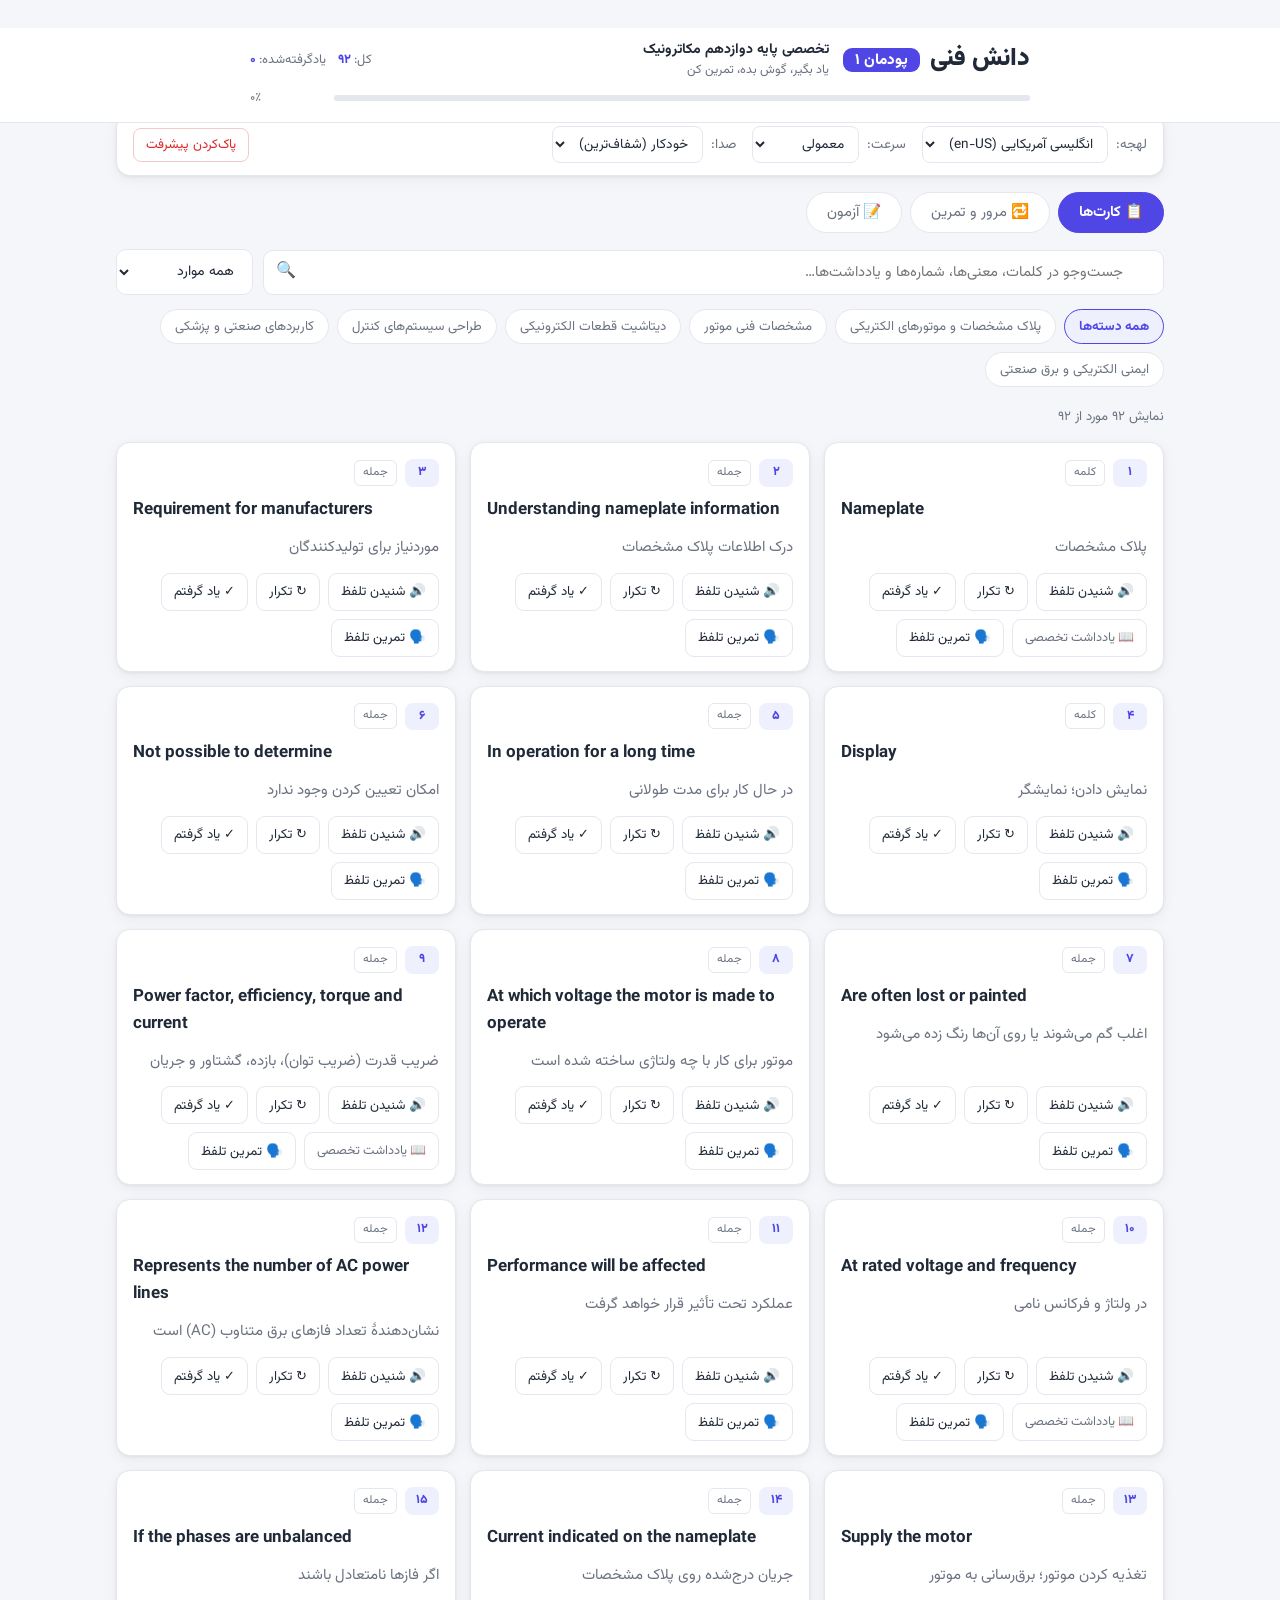
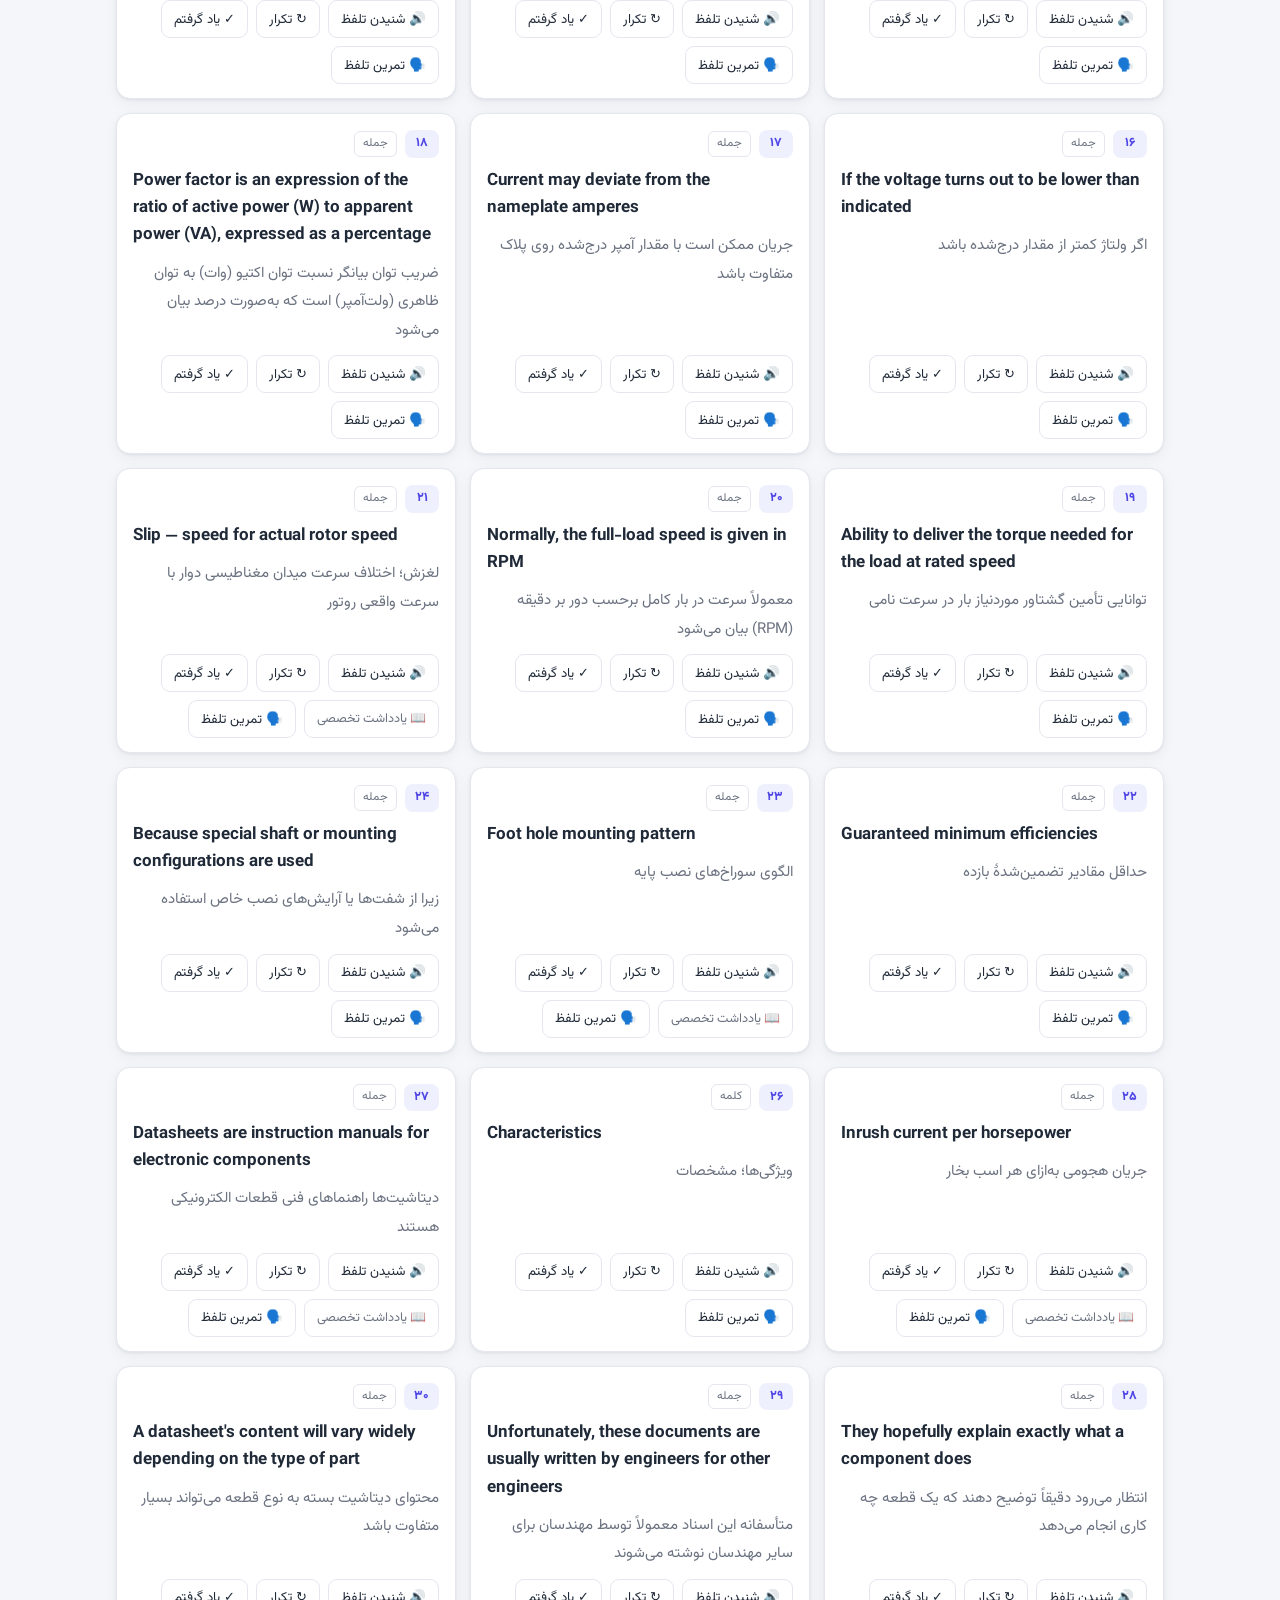
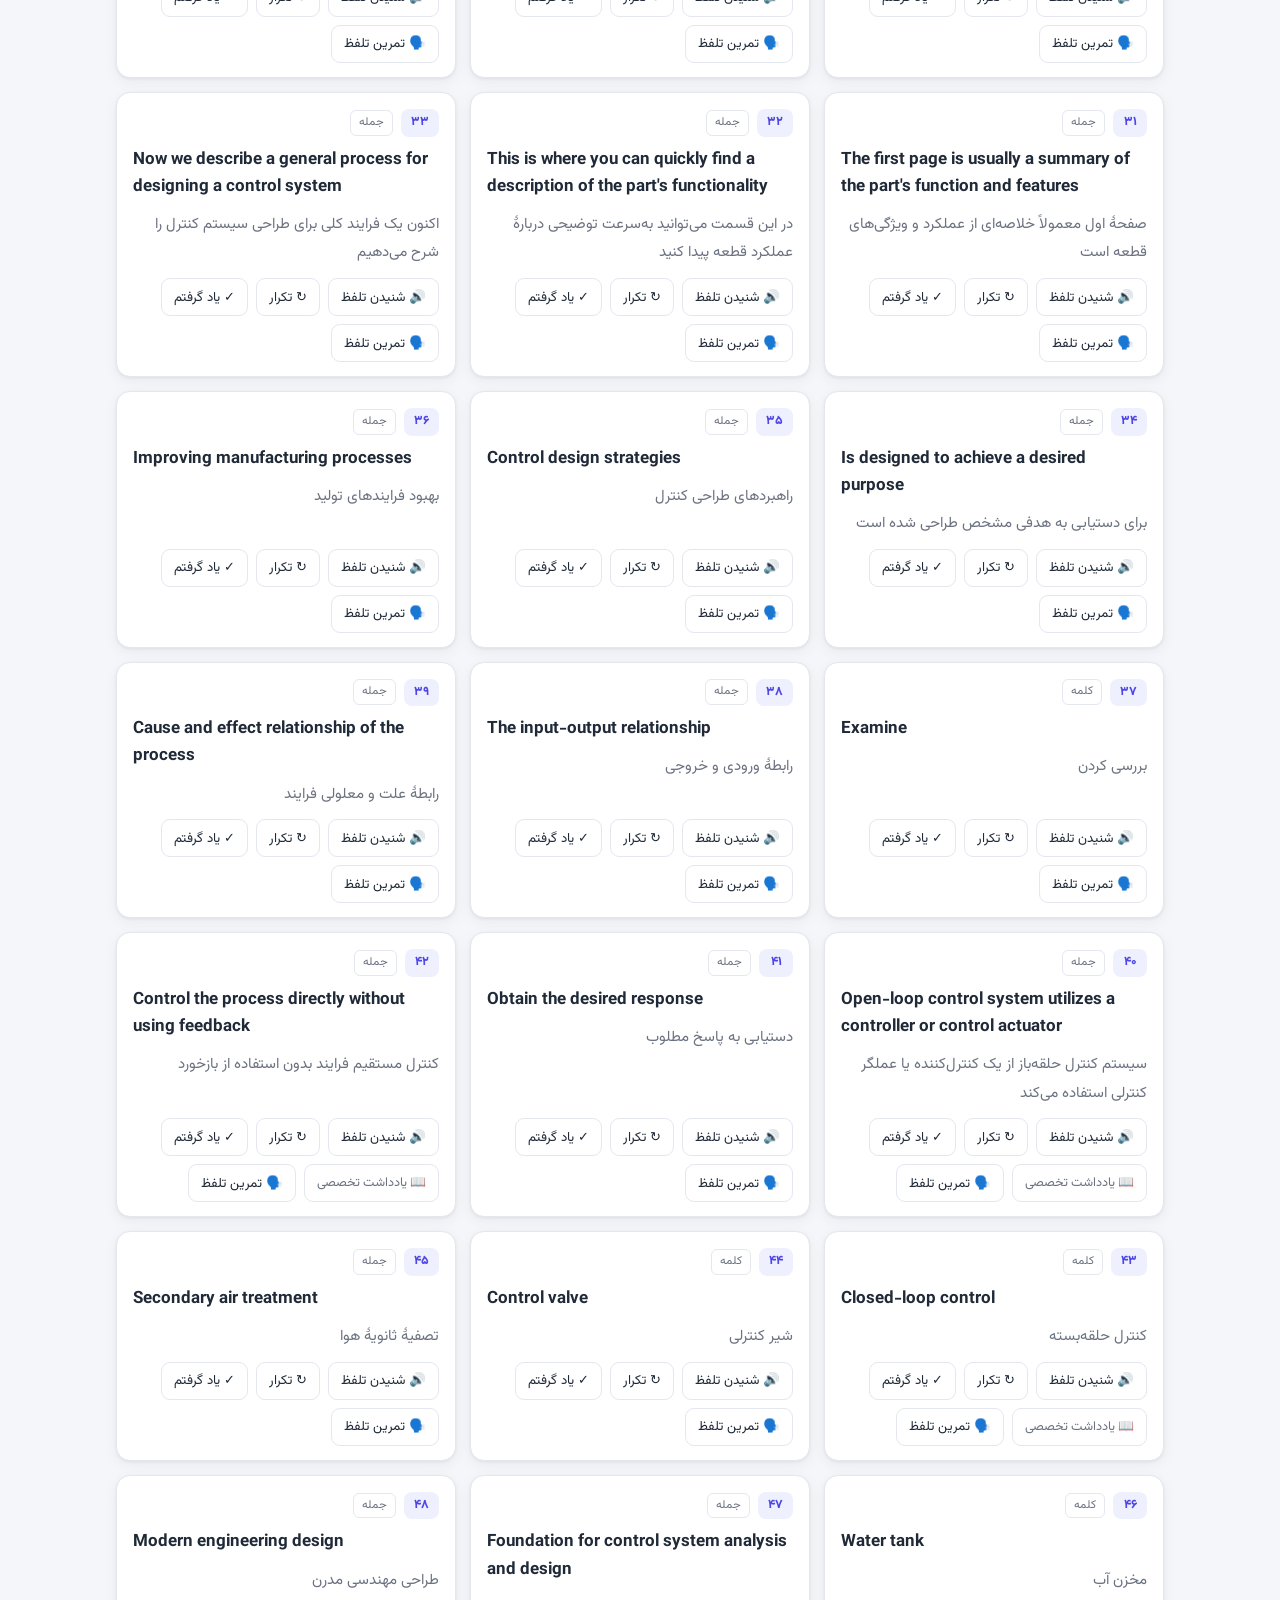
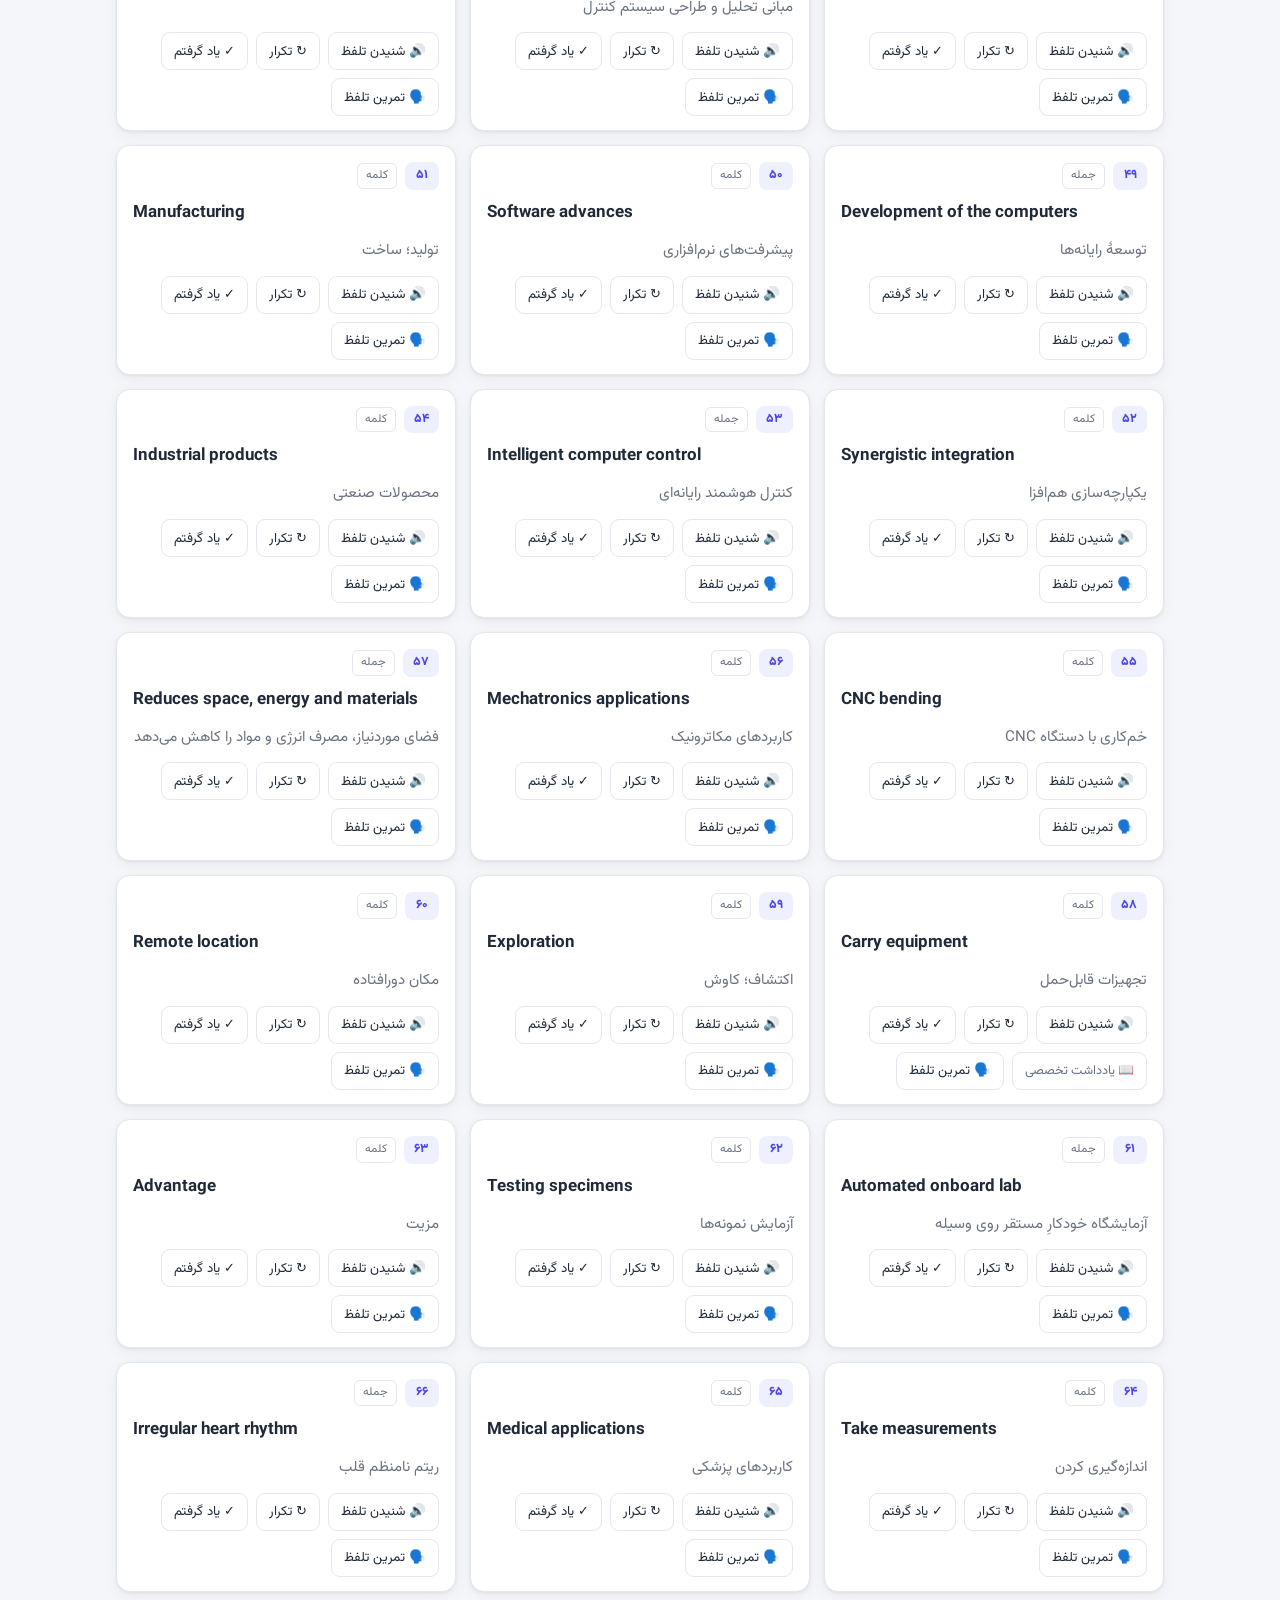
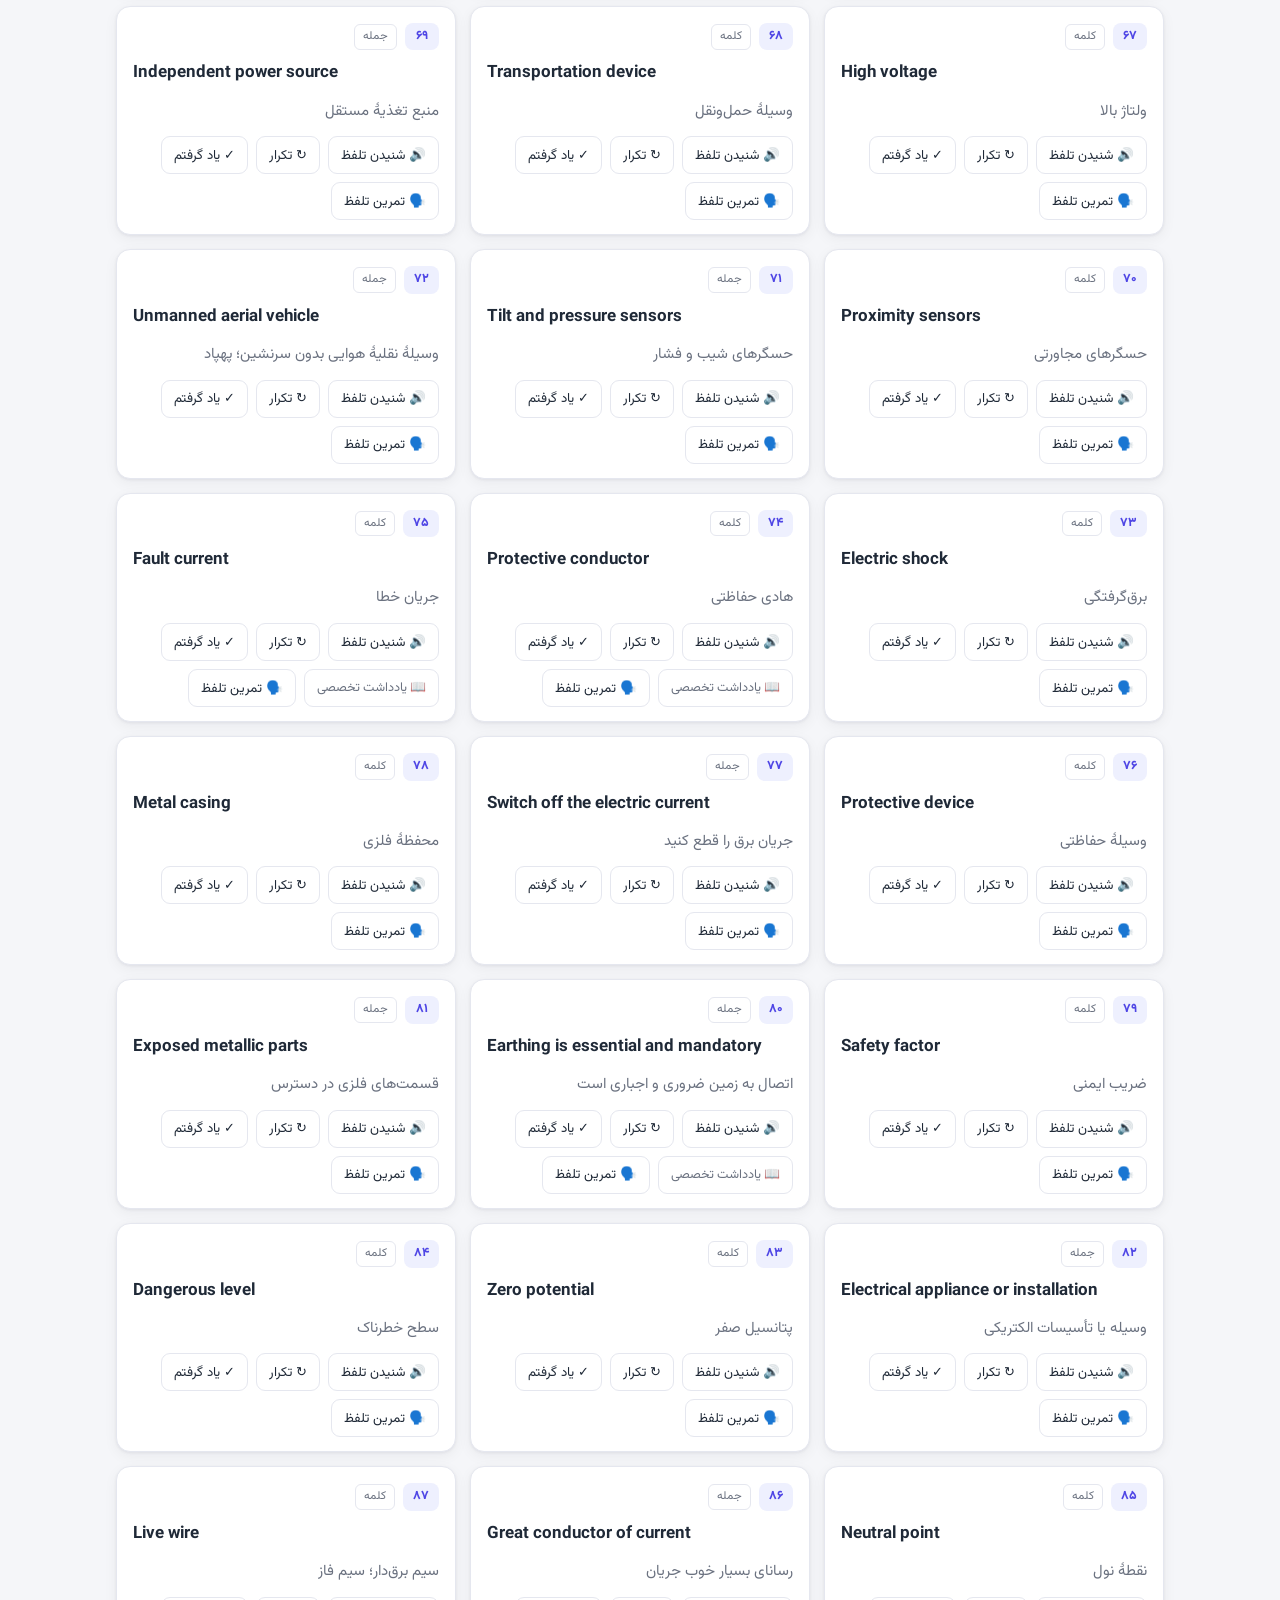
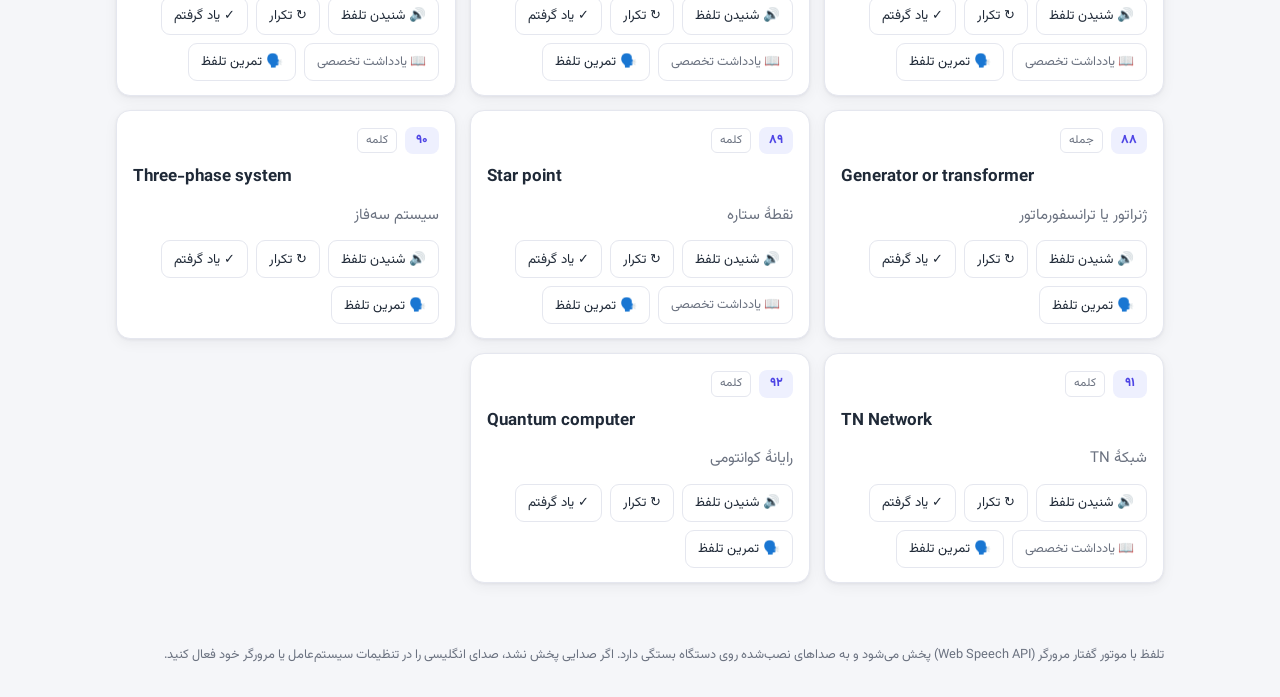
==== index.html @ 2b0d2cfe "رفع پرش محتوا هنگام جمع/باز شدن هدر با جبران اسکرول" ====
<!DOCTYPE html>
<html lang="fa" dir="rtl">
<head>
<meta charset="UTF-8">
<meta name="viewport" content="width=device-width, initial-scale=1.0">
<meta name="description" content="آموزش تعاملی واژگان و جملات تخصصی انگلیسی دانش فنی پایه دوازدهم مکاترونیک — پودمان ۱؛ با تلفظ صوتی، تمرین، مرور و آزمون.">
<title>دانش فنی — پودمان ۱ | پایه دوازدهم مکاترونیک</title>
<link rel="preload" href="fonts/Vazirmatn-Regular.woff2" as="font" type="font/woff2" crossorigin>
<link rel="preload" href="fonts/Vazirmatn-ExtraBold.woff2" as="font" type="font/woff2" crossorigin>
<style>
  @font-face{
    font-family:"Vazirmatn";
    src:url("fonts/Vazirmatn-Regular.woff2") format("woff2-variations");
    font-weight:400;font-style:normal;font-display:swap;
  }
  @font-face{
    font-family:"Vazirmatn";
    src:url("fonts/Vazirmatn-Bold.woff2") format("woff2-variations");
    font-weight:700;font-style:normal;font-display:swap;
  }
  @font-face{
    font-family:"Vazirmatn";
    src:url("fonts/Vazirmatn-ExtraBold.woff2") format("woff2-variations");
    font-weight:800;font-style:normal;font-display:swap;
  }
  @font-face{
    font-family:"Vazirmatn";
    src:url("fonts/Vazirmatn-Black.woff2") format("woff2-variations");
    font-weight:900;font-style:normal;font-display:swap;
  }
  :root{
    --bg:#f5f6f9;
    --card:#ffffff;
    --border:#e5e7ef;
    --text:#1f2937;
    --muted:#6b7280;
    --primary:#4f46e5;
    --primary-soft:#eef0fe;
    --primary-dark:#3f38c9;
    --success:#0e9f6e;
    --success-soft:#e6f7f0;
    --danger:#dc2626;
    --radius:14px;
    --shadow:0 1px 3px rgba(17,24,39,.06),0 4px 14px rgba(17,24,39,.05);
  }
  *{box-sizing:border-box;margin:0;padding:0}
  html{scroll-behavior:smooth}
  body{
    font-family:"Vazirmatn","Noto Sans Arabic",Tahoma,"Segoe UI",sans-serif;
    background:var(--bg);
    color:var(--text);
    line-height:1.9;
    font-size:16px;
    min-height:100vh;
  }
  .en{direction:ltr;unicode-bidi:isolate;font-family:"Segoe UI","Vazirmatn",Tahoma,sans-serif;text-align:start}
  button{font-family:inherit;cursor:pointer}
  :focus-visible{outline:2px solid var(--primary);outline-offset:2px;border-radius:6px}

  /* ---------- Header ---------- */
  header{
    background:var(--card);
    border-bottom:1px solid var(--border);
    padding:12px 16px 12px;
    position:sticky;top:0;z-index:50;
  }
  .head-inner{max-width:780px;margin:0 auto}
  .head-row{display:flex;flex-wrap:wrap;align-items:center;gap:4px 14px}
  h1{font-size:1.55rem;font-weight:900;display:inline-flex;align-items:center;gap:10px;line-height:1.5}
  .title-main{color:var(--text)}
  .title-badge{
    background:var(--primary);color:#fff;border-radius:9px;
    padding:1px 12px;font-size:.95rem;font-weight:800;letter-spacing:0;
  }
  .title-side{display:flex;flex-direction:column;line-height:1.5}
  .title-sub{font-size:.88rem;font-weight:700;color:var(--text)}
  .subtitle{color:var(--muted);font-size:.78rem}
  .head-stats{margin-inline-start:auto;display:flex;gap:12px;font-size:.8rem;color:var(--muted)}
  .head-stats b{color:var(--primary);font-weight:800}
  .progress-wrap{margin-top:6px;display:flex;align-items:center;gap:10px}
  header.compact{padding:6px 16px 7px}
  header.compact h1{font-size:1.08rem;gap:8px}
  header.compact .title-badge{font-size:.8rem}
  header.compact .title-side{display:none}
  header.compact .head-stats{font-size:.72rem}
  header.compact .progress-wrap{margin-top:3px}
  progress{flex:1;appearance:none;height:6px;border-radius:99px;overflow:hidden;background:var(--border)}
  progress::-webkit-progress-bar{background:var(--border);border-radius:99px}
  progress::-webkit-progress-value{background:var(--primary);border-radius:99px;transition:width .3s}
  .progress-label{font-size:.8rem;color:var(--muted);min-width:74px;text-align:end}

  main{max-width:1080px;margin:0 auto;padding:18px 16px 60px}

  /* ---------- Settings ---------- */
  .settings{
    display:flex;flex-wrap:wrap;gap:10px 16px;align-items:center;
    background:var(--card);border:1px solid var(--border);border-radius:var(--radius);
    padding:12px 16px;margin-bottom:16px;box-shadow:var(--shadow);
  }
  .settings label{font-size:.85rem;color:var(--muted);display:flex;align-items:center;gap:8px}
  select{
    font-family:inherit;font-size:.85rem;padding:6px 10px;border:1px solid var(--border);
    border-radius:8px;background:var(--card);color:var(--text);max-width:100%;
  }
  #voice{max-width:min(230px,58vw)}
  .btn-reset{
    margin-inline-start:auto;font-size:.82rem;color:var(--danger);background:none;
    border:1px solid #f3caca;border-radius:8px;padding:6px 12px;transition:background .15s;
  }
  .btn-reset:hover{background:#fdf1f1}

  /* ---------- Tabs ---------- */
  .tabs{display:flex;gap:8px;margin-bottom:16px;flex-wrap:wrap}
  .tab-btn{
    border:1px solid var(--border);background:var(--card);border-radius:99px;
    padding:8px 20px;font-size:.92rem;font-weight:500;color:var(--muted);transition:all .15s;
  }
  .tab-btn[aria-selected="true"]{background:var(--primary);border-color:var(--primary);color:#fff;font-weight:700}
  .tab-panel{display:none}
  .tab-panel.active{display:block}

  /* ---------- Toolbar ---------- */
  .toolbar{display:flex;flex-wrap:wrap;gap:10px;margin-bottom:14px;align-items:center}
  .search-wrap{position:relative;flex:1;min-width:230px}
  .search-wrap input{
    width:100%;font-family:inherit;font-size:.92rem;padding:10px 40px 10px 14px;
    border:1px solid var(--border);border-radius:10px;background:var(--card);
  }
  .search-wrap .icon{position:absolute;inset-inline-end:13px;top:50%;transform:translateY(-50%);color:var(--muted);pointer-events:none}
  select.filter{padding:10px 14px;border-radius:10px;font-size:.88rem}
  .chips{display:flex;flex-wrap:wrap;gap:8px;margin-bottom:18px}
  .chip{
    border:1px solid var(--border);background:var(--card);border-radius:99px;
    padding:6px 14px;font-size:.83rem;color:var(--muted);transition:all .15s;
  }
  .chip[aria-pressed="true"]{background:var(--primary-soft);border-color:var(--primary);color:var(--primary);font-weight:700}
  .result-count{font-size:.82rem;color:var(--muted);margin-bottom:12px}

  /* ---------- Cards ---------- */
  .grid{display:grid;grid-template-columns:repeat(auto-fill,minmax(310px,1fr));gap:14px}
  .card{
    background:var(--card);border:1px solid var(--border);border-radius:var(--radius);
    padding:16px 16px 14px;box-shadow:var(--shadow);display:flex;flex-direction:column;gap:10px;
    transition:box-shadow .15s;
  }
  .card:hover{box-shadow:0 2px 6px rgba(17,24,39,.08),0 8px 22px rgba(17,24,39,.07)}
  .card.learned{border-color:#bfe8d6;background:linear-gradient(0deg,var(--success-soft),#fff 60%)}
  .card-top{display:flex;align-items:center;gap:8px}
  .num{
    background:var(--primary-soft);color:var(--primary);font-weight:800;font-size:.78rem;
    border-radius:8px;padding:2px 10px;min-width:34px;text-align:center;
  }
  .kind{font-size:.72rem;color:var(--muted);border:1px solid var(--border);border-radius:6px;padding:1px 8px}
  .learned-badge{
    margin-inline-start:auto;font-size:.75rem;color:var(--success);font-weight:700;display:none;align-items:center;gap:4px;
  }
  .card.learned .learned-badge{display:inline-flex}
  .en-text{font-size:1.06rem;font-weight:600;line-height:1.6}
  .fa-text{font-size:.94rem;color:var(--muted)}
  .actions{display:flex;flex-wrap:wrap;gap:8px;margin-top:auto}
  .btn{
    border:1px solid var(--border);background:var(--card);border-radius:9px;
    padding:7px 12px;font-size:.83rem;color:var(--text);display:inline-flex;align-items:center;gap:6px;
    transition:all .15s;min-height:38px;
  }
  .btn:hover{border-color:var(--primary);color:var(--primary)}
  .btn.playing{background:var(--primary);border-color:var(--primary);color:#fff}
  .btn-learn.learned{background:var(--success);border-color:var(--success);color:#fff}
  .btn-note{font-size:.8rem;color:var(--muted)}
  .note{
    display:none;background:#f8f9fc;border:1px dashed var(--border);border-radius:10px;
    padding:10px 12px;font-size:.84rem;color:var(--muted);white-space:pre-line;
  }
  .note.open{display:block}

  /* ---------- Practice panel ---------- */
  .practice{display:none;border-top:1px solid var(--border);padding-top:12px;margin-top:2px}
  .practice.open{display:block}
  .practice .hint{font-size:.8rem;color:var(--muted);margin-bottom:8px}
  .practice .row{display:flex;flex-wrap:wrap;gap:8px;align-items:center}
  .mic-result{margin-top:8px;font-size:.86rem;display:none}
  .mic-result.show{display:block}
  .score-bar{height:6px;background:var(--border);border-radius:99px;overflow:hidden;margin-top:6px}
  .score-bar>span{display:block;height:100%;background:var(--primary);border-radius:99px;transition:width .4s}
  .score-good{background:var(--success)!important}

  /* ---------- Review / Quiz ---------- */
  .stage{
    max-width:640px;margin:0 auto;background:var(--card);border:1px solid var(--border);
    border-radius:18px;box-shadow:var(--shadow);padding:30px 24px;text-align:center;
  }
  .stage .num{font-size:.85rem}
  .stage .en-big{font-size:1.5rem;font-weight:700;line-height:1.7;margin:18px 0 6px}
  .stage .fa-big{font-size:1.15rem;color:var(--text);min-height:56px;display:flex;align-items:center;justify-content:center}
  .fa-big.hidden-fa .fa-value{visibility:hidden}
  .counter{color:var(--muted);font-size:.85rem;margin-top:18px}
  .stage-actions{display:flex;flex-wrap:wrap;justify-content:center;gap:10px;margin-top:18px}
  .btn-primary{
    background:var(--primary);border-color:var(--primary);color:#fff;font-weight:700;
  }
  .btn-primary:hover{background:var(--primary-dark);color:#fff}
  .empty{
    text-align:center;color:var(--muted);padding:50px 10px;font-size:.95rem;
  }
  .toast{
    position:fixed;bottom:20px;inset-inline:0;margin:0 auto;width:max-content;max-width:90vw;
    background:#1f2937;color:#fff;border-radius:10px;padding:11px 20px;font-size:.88rem;
    z-index:100;opacity:0;pointer-events:none;transition:opacity .25s;
  }
  .toast.show{opacity:1}

  footer{
    max-width:1080px;margin:0 auto;padding:0 16px 30px;color:var(--muted);font-size:.8rem;
  }

  @media (max-width:600px){
    h1{font-size:1.3rem;gap:8px}
    .title-badge{font-size:.85rem}
    .head-stats{width:100%;margin-inline-start:0}
    .stage{padding:22px 16px}
    .stage .en-big{font-size:1.25rem}
  }
  @media (prefers-reduced-motion:reduce){
    *{transition:none!important;animation:none!important;scroll-behavior:auto}
  }
</style>
</head>
<body>

<header>
  <div class="head-inner">
    <div class="head-row">
      <h1><span class="title-main">دانش فنی</span><span class="title-badge">پودمان ۱</span></h1>
      <div class="title-side">
        <span class="title-sub">تخصصی پایه دوازدهم مکاترونیک</span>
        <span class="subtitle">یاد بگیر، گوش بده، تمرین کن</span>
      </div>
      <div class="head-stats">
        <span>کل: <b id="stat-total">۹۲</b></span>
        <span>یادگرفته‌شده: <b id="stat-learned">۰</b></span>
      </div>
    </div>
    <div class="progress-wrap">
      <progress id="progress" value="0" max="100" aria-label="پیشرفت کلی یادگیری"></progress>
      <span class="progress-label" id="progress-label">۰٪</span>
    </div>
  </div>
</header>

<main>
  <section class="settings" aria-label="تنظیمات تلفظ">
    <label>لهجه:
      <select id="accent">
        <option value="en-US">انگلیسی آمریکایی (en-US)</option>
        <option value="en-GB">انگلیسی بریتیش (en-GB)</option>
      </select>
    </label>
    <label>سرعت:
      <select id="rate">
        <option value="0.7">آهسته</option>
        <option value="1" selected>معمولی</option>
        <option value="1.25">کمی سریع‌تر</option>
      </select>
    </label>
    <label>صدا:
      <select id="voice">
        <option value="auto">خودکار (شفاف‌ترین)</option>
      </select>
    </label>
    <button class="btn-reset" id="btn-reset">پاک‌کردن پیشرفت</button>
  </section>

  <div class="tabs" role="tablist" aria-label="بخش‌های آموزش">
    <button class="tab-btn" role="tab" aria-selected="true" data-tab="cards">📋 کارت‌ها</button>
    <button class="tab-btn" role="tab" aria-selected="false" data-tab="review">🔁 مرور و تمرین</button>
    <button class="tab-btn" role="tab" aria-selected="false" data-tab="quiz">📝 آزمون</button>
  </div>

  <!-- ================= کارت‌ها ================= -->
  <section class="tab-panel active" id="panel-cards" role="tabpanel">
    <div class="toolbar">
      <div class="search-wrap">
        <input type="search" id="search" placeholder="جست‌وجو در کلمات، معنی‌ها، شماره‌ها و یادداشت‌ها…" aria-label="جست‌وجو">
        <span class="icon" aria-hidden="true">🔍</span>
      </div>
      <select class="filter" id="filter" aria-label="فیلتر وضعیت">
        <option value="all">همه موارد</option>
        <option value="learned">یادگرفته‌شده‌ها</option>
        <option value="unlearned">یادنگرفته‌شده‌ها</option>
        <option value="word">فقط کلمات</option>
        <option value="sentence">فقط جمله‌ها</option>
      </select>
    </div>
    <div class="chips" id="chips" role="group" aria-label="فیلتر دسته‌بندی"></div>
    <div class="result-count" id="result-count" aria-live="polite"></div>
    <div class="grid" id="grid"></div>
    <div class="empty" id="cards-empty" hidden>موردی مطابق جست‌وجو و فیلترهای انتخابی پیدا نشد.</div>
  </section>

  <!-- ================= مرور و تمرین ================= -->
  <section class="tab-panel" id="panel-review" role="tabpanel">
    <div class="stage">
      <span class="num" id="rv-num"></span>
      <div class="en-big en" id="rv-en" dir="ltr"></div>
      <div class="fa-big" id="rv-fa-wrap"><span class="fa-value" id="rv-fa"></span></div>
      <div class="stage-actions">
        <button class="btn" id="rv-play">🔊 شنیدن تلفظ</button>
        <button class="btn" id="rv-reveal">👁️ نمایش ترجمه</button>
        <button class="btn btn-learn" id="rv-learn">✓ یاد گرفتم</button>
      </div>
      <div class="stage-actions">
        <button class="btn" id="rv-prev">→ قبلی</button>
        <button class="btn btn-primary" id="rv-next">بعدی ←</button>
      </div>
      <div class="counter" id="rv-counter"></div>
    </div>
  </section>

  <!-- ================= آزمون ================= -->
  <section class="tab-panel" id="panel-quiz" role="tabpanel">
    <div class="stage">
      <span class="num" id="qz-num"></span>
      <div class="en-big en" id="qz-en" dir="ltr"></div>
      <div class="fa-big" id="qz-fa-wrap"><span class="fa-value" id="qz-fa"></span></div>
      <div class="stage-actions">
        <button class="btn" id="qz-play">🔊 شنیدن تلفظ</button>
        <button class="btn btn-primary" id="qz-reveal">نمایش پاسخ</button>
        <button class="btn btn-primary" id="qz-next" hidden>سؤال بعدی ←</button>
      </div>
      <div class="counter" id="qz-counter"></div>
    </div>
  </section>
</main>

<footer>
  تلفظ با موتور گفتار مرورگر (Web Speech API) پخش می‌شود و به صداهای نصب‌شده روی دستگاه بستگی دارد.
  اگر صدایی پخش نشد، صدای انگلیسی را در تنظیمات سیستم‌عامل یا مرورگر خود فعال کنید.
</footer>

<div class="toast" id="toast" role="status" aria-live="polite"></div>

<script>
"use strict";

/* ================= داده‌های آموزشی (استخراج‌شده از منبع اصلی) ================= */
const CATEGORIES = {
  c1:"پلاک مشخصات و موتورهای الکتریکی",
  c2:"مشخصات فنی موتور",
  c3:"دیتاشیت قطعات الکترونیکی",
  c4:"طراحی سیستم‌های کنترل",
  c5:"کاربردهای صنعتی و پزشکی",
  c6:"ایمنی الکتریکی و برق صنعتی"
};

const DATA = [
  {n:1, cat:"c1", en:"Nameplate", fa:"پلاک مشخصات", note:"Nameplate: پلاکی روی دستگاه که اطلاعات فنی آن — مانند ولتاژ، جریان و توان نامی — روی آن درج شده است."},
  {n:2, cat:"c1", en:"Understanding nameplate information", fa:"درک اطلاعات پلاک مشخصات"},
  {n:3, cat:"c1", en:"Requirement for manufacturers", fa:"موردنیاز برای تولیدکنندگان"},
  {n:4, cat:"c1", en:"Display", fa:"نمایش دادن؛ نمایشگر"},
  {n:5, cat:"c1", en:"In operation for a long time", fa:"در حال کار برای مدت طولانی"},
  {n:6, cat:"c1", en:"Not possible to determine", fa:"امکان تعیین کردن وجود ندارد"},
  {n:7, cat:"c1", en:"Are often lost or painted", fa:"اغلب گم می‌شوند یا روی آن‌ها رنگ زده می‌شود"},
  {n:8, cat:"c1", en:"At which voltage the motor is made to operate", fa:"موتور برای کار با چه ولتاژی ساخته شده است"},
  {n:9, cat:"c1", en:"Power factor, efficiency, torque and current", fa:"ضریب قدرت (ضریب توان)، بازده، گشتاور و جریان", note:"Torque: گشتاور؛ اثر چرخانندهٔ نیرو\nEfficiency: بازده؛ نسبت توان خروجی مفید به توان ورودی\nPower Factor: ضریب قدرت؛ ضریب توان — در حالت متداول سینوسی، نسبت توان اکتیو به توان ظاهری"},
  {n:10, cat:"c1", en:"At rated voltage and frequency", fa:"در ولتاژ و فرکانس نامی", note:"Rated: نامی؛ مقداری که دستگاه برای کار در آن طراحی شده است."},
  {n:11, cat:"c1", en:"Performance will be affected", fa:"عملکرد تحت تأثیر قرار خواهد گرفت"},
  {n:12, cat:"c1", en:"Represents the number of AC power lines", fa:"نشان‌دهندهٔ تعداد فازهای برق متناوب (AC) است"},
  {n:13, cat:"c1", en:"Supply the motor", fa:"تغذیه کردن موتور؛ برق‌رسانی به موتور"},
  {n:14, cat:"c1", en:"Current indicated on the nameplate", fa:"جریان درج‌شده روی پلاک مشخصات"},
  {n:15, cat:"c1", en:"If the phases are unbalanced", fa:"اگر فازها نامتعادل باشند"},
  {n:16, cat:"c1", en:"If the voltage turns out to be lower than indicated", fa:"اگر ولتاژ کمتر از مقدار درج‌شده باشد"},
  {n:17, cat:"c1", en:"Current may deviate from the nameplate amperes", fa:"جریان ممکن است با مقدار آمپر درج‌شده روی پلاک متفاوت باشد"},
  {n:18, cat:"c1", en:"Power factor is an expression of the ratio of active power (W) to apparent power (VA), expressed as a percentage", fa:"ضریب توان بیانگر نسبت توان اکتیو (وات) به توان ظاهری (ولت‌آمپر) است که به‌صورت درصد بیان می‌شود"},
  {n:19, cat:"c2", en:"Ability to deliver the torque needed for the load at rated speed", fa:"توانایی تأمین گشتاور موردنیاز بار در سرعت نامی"},
  {n:20, cat:"c2", en:"Normally, the full-load speed is given in RPM", fa:"معمولاً سرعت در بار کامل برحسب دور بر دقیقه (RPM) بیان می‌شود"},
  {n:21, cat:"c2", en:"Slip — speed for actual rotor speed", fa:"لغزش؛ اختلاف سرعت میدان مغناطیسی دوار با سرعت واقعی روتور", note:"عبارت دست‌نویس و مبهم است (نیازمند بررسی). لغزش (Slip): اختلاف بین سرعت میدان مغناطیسی دوار و سرعت واقعی روتور."},
  {n:22, cat:"c2", en:"Guaranteed minimum efficiencies", fa:"حداقل مقادیر تضمین‌شدهٔ بازده"},
  {n:23, cat:"c2", en:"Foot hole mounting pattern", fa:"الگوی سوراخ‌های نصب پایه", note:"عبارت دست‌نویس است و احتمالاً به الگوی سوراخ‌های نصب پایهٔ موتور اشاره دارد."},
  {n:24, cat:"c2", en:"Because special shaft or mounting configurations are used", fa:"زیرا از شفت‌ها یا آرایش‌های نصب خاص استفاده می‌شود"},
  {n:25, cat:"c2", en:"Inrush current per horsepower", fa:"جریان هجومی به‌ازای هر اسب بخار", note:"از نظر فنی به جریان هجومی موتور هنگام راه‌اندازی اشاره دارد؛ واحد دقیق آن به متن اصلی و مشخصات فنی موردنظر بستگی دارد."},
  {n:26, cat:"c2", en:"Characteristics", fa:"ویژگی‌ها؛ مشخصات"},
  {n:27, cat:"c3", en:"Datasheets are instruction manuals for electronic components", fa:"دیتاشیت‌ها راهنماهای فنی قطعات الکترونیکی هستند", note:"Datasheet: دیتاشیت یا برگهٔ اطلاعات فنی\nComponent: قطعه\nFunction: عملکرد\nFeature: ویژگی\nFunctionality: قابلیت‌ها و نحوهٔ عملکرد\nDepending on: بسته به"},
  {n:28, cat:"c3", en:"They hopefully explain exactly what a component does", fa:"انتظار می‌رود دقیقاً توضیح دهند که یک قطعه چه کاری انجام می‌دهد"},
  {n:29, cat:"c3", en:"Unfortunately, these documents are usually written by engineers for other engineers", fa:"متأسفانه این اسناد معمولاً توسط مهندسان برای سایر مهندسان نوشته می‌شوند"},
  {n:30, cat:"c3", en:"A datasheet's content will vary widely depending on the type of part", fa:"محتوای دیتاشیت بسته به نوع قطعه می‌تواند بسیار متفاوت باشد"},
  {n:31, cat:"c3", en:"The first page is usually a summary of the part's function and features", fa:"صفحهٔ اول معمولاً خلاصه‌ای از عملکرد و ویژگی‌های قطعه است"},
  {n:32, cat:"c3", en:"This is where you can quickly find a description of the part's functionality", fa:"در این قسمت می‌توانید به‌سرعت توضیحی دربارهٔ عملکرد قطعه پیدا کنید"},
  {n:33, cat:"c4", en:"Now we describe a general process for designing a control system", fa:"اکنون یک فرایند کلی برای طراحی سیستم کنترل را شرح می‌دهیم"},
  {n:34, cat:"c4", en:"Is designed to achieve a desired purpose", fa:"برای دستیابی به هدفی مشخص طراحی شده است"},
  {n:35, cat:"c4", en:"Control design strategies", fa:"راهبردهای طراحی کنترل"},
  {n:36, cat:"c4", en:"Improving manufacturing processes", fa:"بهبود فرایندهای تولید"},
  {n:37, cat:"c4", en:"Examine", fa:"بررسی کردن"},
  {n:38, cat:"c4", en:"The input-output relationship", fa:"رابطهٔ ورودی و خروجی"},
  {n:39, cat:"c4", en:"Cause and effect relationship of the process", fa:"رابطهٔ علت و معلولی فرایند"},
  {n:40, cat:"c4", en:"Open-loop control system utilizes a controller or control actuator", fa:"سیستم کنترل حلقه‌باز از یک کنترل‌کننده یا عملگر کنترلی استفاده می‌کند", note:"Open-loop control — کنترل حلقه‌باز: سیستم خروجی را برای اصلاح عملکرد به ورودی بازخورد نمی‌دهد.\nController — کنترل‌کننده: بخشی که فرمان کنترلی را تولید می‌کند.\nActuator — عملگر: وسیله‌ای که فرمان را به عمل فیزیکی تبدیل می‌کند."},
  {n:41, cat:"c4", en:"Obtain the desired response", fa:"دستیابی به پاسخ مطلوب"},
  {n:42, cat:"c4", en:"Control the process directly without using feedback", fa:"کنترل مستقیم فرایند بدون استفاده از بازخورد", note:"Feedback — بازخورد: اطلاعات برگشتی از خروجی سیستم."},
  {n:43, cat:"c4", en:"Closed-loop control", fa:"کنترل حلقه‌بسته", note:"Closed-loop control — کنترل حلقه‌بسته: خروجی اندازه‌گیری می‌شود و از بازخورد برای اصلاح عملکرد سیستم استفاده می‌شود."},
  {n:44, cat:"c4", en:"Control valve", fa:"شیر کنترلی"},
  {n:45, cat:"c4", en:"Secondary air treatment", fa:"تصفیهٔ ثانویهٔ هوا"},
  {n:46, cat:"c4", en:"Water tank", fa:"مخزن آب"},
  {n:47, cat:"c4", en:"Foundation for control system analysis and design", fa:"مبانی تحلیل و طراحی سیستم کنترل"},
  {n:48, cat:"c4", en:"Modern engineering design", fa:"طراحی مهندسی مدرن"},
  {n:49, cat:"c4", en:"Development of the computers", fa:"توسعهٔ رایانه‌ها"},
  {n:50, cat:"c4", en:"Software advances", fa:"پیشرفت‌های نرم‌افزاری"},
  {n:51, cat:"c4", en:"Manufacturing", fa:"تولید؛ ساخت"},
  {n:52, cat:"c4", en:"Synergistic integration", fa:"یکپارچه‌سازی هم‌افزا"},
  {n:53, cat:"c4", en:"Intelligent computer control", fa:"کنترل هوشمند رایانه‌ای"},
  {n:54, cat:"c4", en:"Industrial products", fa:"محصولات صنعتی"},
  {n:55, cat:"c4", en:"CNC bending", fa:"خم‌کاری با دستگاه CNC"},
  {n:56, cat:"c4", en:"Mechatronics applications", fa:"کاربردهای مکاترونیک"},
  {n:57, cat:"c5", en:"Reduces space, energy and materials", fa:"فضای موردنیاز، مصرف انرژی و مواد را کاهش می‌دهد"},
  {n:58, cat:"c5", en:"Carry equipment", fa:"تجهیزات قابل‌حمل", note:"عبارت دست‌نویس است. ترجمهٔ طبیعی با توجه به کاربرد «تجهیزات قابل‌حمل» است؛ اگر منظور جملهٔ امری باشد، معنی آن «تجهیزات را حمل کنید» خواهد بود."},
  {n:59, cat:"c5", en:"Exploration", fa:"اکتشاف؛ کاوش"},
  {n:60, cat:"c5", en:"Remote location", fa:"مکان دورافتاده"},
  {n:61, cat:"c5", en:"Automated onboard lab", fa:"آزمایشگاه خودکارِ مستقر روی وسیله"},
  {n:62, cat:"c5", en:"Testing specimens", fa:"آزمایش نمونه‌ها"},
  {n:63, cat:"c5", en:"Advantage", fa:"مزیت"},
  {n:64, cat:"c5", en:"Take measurements", fa:"اندازه‌گیری کردن"},
  {n:65, cat:"c5", en:"Medical applications", fa:"کاربردهای پزشکی"},
  {n:66, cat:"c5", en:"Irregular heart rhythm", fa:"ریتم نامنظم قلب"},
  {n:67, cat:"c5", en:"High voltage", fa:"ولتاژ بالا"},
  {n:68, cat:"c5", en:"Transportation device", fa:"وسیلهٔ حمل‌ونقل"},
  {n:69, cat:"c5", en:"Independent power source", fa:"منبع تغذیهٔ مستقل"},
  {n:70, cat:"c5", en:"Proximity sensors", fa:"حسگرهای مجاورتی"},
  {n:71, cat:"c5", en:"Tilt and pressure sensors", fa:"حسگرهای شیب و فشار"},
  {n:72, cat:"c5", en:"Unmanned aerial vehicle", fa:"وسیلهٔ نقلیهٔ هوایی بدون سرنشین؛ پهپاد"},
  {n:73, cat:"c6", en:"Electric shock", fa:"برق‌گرفتگی"},
  {n:74, cat:"c6", en:"Protective conductor", fa:"هادی حفاظتی", note:"Protective conductor (PE): هادی حفاظتی که برای حفاظت در برابر برق‌گرفتگی به کار می‌رود."},
  {n:75, cat:"c6", en:"Fault current", fa:"جریان خطا", note:"Fault current: جریانی که در اثر وقوع خطا — مانند اتصال کوتاه یا اتصال بدنه — برقرار می‌شود."},
  {n:76, cat:"c6", en:"Protective device", fa:"وسیلهٔ حفاظتی"},
  {n:77, cat:"c6", en:"Switch off the electric current", fa:"جریان برق را قطع کنید"},
  {n:78, cat:"c6", en:"Metal casing", fa:"محفظهٔ فلزی"},
  {n:79, cat:"c6", en:"Safety factor", fa:"ضریب ایمنی"},
  {n:80, cat:"c6", en:"Earthing is essential and mandatory", fa:"اتصال به زمین ضروری و اجباری است", note:"Earthing: اتصال الکتریکی مناسب به زمین برای اهداف حفاظتی یا عملکردی."},
  {n:81, cat:"c6", en:"Exposed metallic parts", fa:"قسمت‌های فلزی در دسترس"},
  {n:82, cat:"c6", en:"Electrical appliance or installation", fa:"وسیله یا تأسیسات الکتریکی"},
  {n:83, cat:"c6", en:"Zero potential", fa:"پتانسیل صفر"},
  {n:84, cat:"c6", en:"Dangerous level", fa:"سطح خطرناک"},
  {n:85, cat:"c6", en:"Neutral point", fa:"نقطهٔ نول", note:"Neutral point: نقطهٔ نول؛ با نقطهٔ ستاره همیشه مترادف نیست."},
  {n:86, cat:"c6", en:"Great conductor of current", fa:"رسانای بسیار خوب جریان", note:"عبارت انگلیسی دست‌نویس و نامعمول است. ترجمهٔ لفظی «رسانای بسیار خوب جریان» است؛ اگر منظور ویژگی یک ماده باشد، معادل طبیعی‌تر «رسانای خوب جریان الکتریکی» است."},
  {n:87, cat:"c6", en:"Live wire", fa:"سیم برق‌دار؛ سیم فاز", note:"Live wire: سیم برق‌دار؛ در شبکهٔ معمول تک‌فاز غالباً به سیم فاز گفته می‌شود."},
  {n:88, cat:"c6", en:"Generator or transformer", fa:"ژنراتور یا ترانسفورماتور"},
  {n:89, cat:"c6", en:"Star point", fa:"نقطهٔ ستاره", note:"Star point: نقطهٔ مشترک اتصال ستاره‌ای سیم‌پیچ‌ها؛ بسته به مدار ممکن است با نقطهٔ نول مرتبط باشد اما همیشه مترادف نیست."},
  {n:90, cat:"c6", en:"Three-phase system", fa:"سیستم سه‌فاز"},
  {n:91, cat:"c6", en:"TN Network", fa:"شبکهٔ TN", note:"TN Network: نوعی آرایش سیستم اتصال زمین در تأسیسات الکتریکی است."},
  {n:92, cat:"c6", en:"Quantum computer", fa:"رایانهٔ کوانتومی"}
];

/* ================= ابزارهای عمومی ================= */
const $ = (id) => document.getElementById(id);
const FA_DIGITS = "۰۱۲۳۴۵۶۷۸۹";
const faNum = (v) => String(v).replace(/\d/g, (d) => FA_DIGITS[+d]);
const isWord = (item) => item.en.trim().split(/\s+/).length <= 2;
const itemId = (item) => "w" + item.n;

function showToast(msg){
  const t = $("toast");
  t.textContent = msg;
  t.classList.add("show");
  clearTimeout(showToast._tm);
  showToast._tm = setTimeout(() => t.classList.remove("show"), 4000);
}

function el(tag, cls, text){
  const e = document.createElement(tag);
  if (cls) e.className = cls;
  if (text !== undefined) e.textContent = text;
  return e;
}

/* ================= وضعیت و ذخیره‌سازی ================= */
const LS_LEARNED = "elq_learned", LS_RATE = "elq_rate", LS_ACCENT = "elq_accent", LS_VOICE = "elq_voice";
let learned = {};
try { learned = JSON.parse(localStorage.getItem(LS_LEARNED) || "{}") || {}; } catch (_) { learned = {}; }

function saveLearned(){ localStorage.setItem(LS_LEARNED, JSON.stringify(learned)); }

const state = {
  search:"", filter:"all", cat:"all",
  reviewIdx:0, reviewOrder:[], reviewRevealed:false,
  quizIdx:0, quizOrder:[], quizRevealed:false
};

/* ================= تلفظ (Web Speech API) ================= */
const synth = window.speechSynthesis;
let voices = [], warnedNoVoice = false;

function loadVoices(){
  if (!synth) return;
  voices = synth.getVoices();
  populateVoices();
}

/* انتخاب صدا: در حالت خودکار، صداهای طبیعی و باکیفیت انگلیسی (به‌ویژه en-US) اولویت دارند */
const PREFERRED_VOICE_PATTERNS = [
  /natural|online|premium|enhanced/i,
  /aria|zira|jenny|emma|ava|samantha|libby/i,
  /david|guy|mark/i,
  /google/i
];
function pickVoice(accent){
  if (!voices.length) loadVoices();
  const chosen = $("voice").value;
  if (chosen && chosen !== "auto"){
    const exact = voices.find(v => v.voiceURI === chosen);
    if (exact) return exact;
  }
  const matchingAccent = voices.filter(v => v.lang && v.lang.replace("_", "-").toLowerCase().startsWith(accent.toLowerCase()));
  const pool = matchingAccent.length ? matchingAccent : voices.filter(v => v.lang && v.lang.toLowerCase().startsWith("en"));
  for (const re of PREFERRED_VOICE_PATTERNS){
    const hit = pool.find(v => re.test(v.name));
    if (hit) return hit;
  }
  return pool[0] || null;
}

function populateVoices(){
  const sel = $("voice");
  if (!sel) return;
  const current = sel.value || localStorage.getItem(LS_VOICE) || "auto";
  sel.textContent = "";
  sel.append(new Option("خودکار (شفاف‌ترین)", "auto"));
  voices.filter(v => v.lang && v.lang.toLowerCase().startsWith("en")).forEach(v => {
    const shortName = v.name.replace(/\s*-\s*English.*$/i, "");
    sel.append(new Option(shortName + " (" + v.lang + ")", v.voiceURI));
  });
  if ([...sel.options].some(o => o.value === current)) sel.value = current;
}
if (synth){
  loadVoices();
  synth.addEventListener ? synth.addEventListener("voiceschanged", loadVoices) : (synth.onvoiceschanged = loadVoices);
}

function stopSpeech(){
  if (synth) synth.cancel();
  document.querySelectorAll(".btn.playing").forEach(b => {
    b.classList.remove("playing");
    b.innerHTML = b.dataset.label || b.innerHTML;
  });
}

function speak(text, btn){
  if (!synth){
    showToast("مرورگر شما از پخش تلفظ (Web Speech API) پشتیبانی نمی‌کند.");
    return;
  }
  stopSpeech();
  const accent = $("accent").value;
  const rate = parseFloat($("rate").value) || 1;
  const voice = pickVoice(accent);
  if (!voice && !warnedNoVoice){
    warnedNoVoice = true;
    showToast("صدای انگلیسی در دستگاه شما پیدا نشد. لطفاً صدای انگلیسی را در تنظیمات سیستم‌عامل یا مرورگر نصب و فعال کنید.");
  }
  const u = new SpeechSynthesisUtterance(text);
  u.lang = accent;
  u.rate = rate;
  if (voice) u.voice = voice;
  if (btn){
    btn.dataset.label = btn.innerHTML;
    btn.classList.add("playing");
    btn.textContent = "در حال پخش…";
    u.onend = () => { btn.classList.remove("playing"); btn.innerHTML = btn.dataset.label; };
    u.onerror = () => {
      btn.classList.remove("playing");
      btn.innerHTML = btn.dataset.label;
      showToast("پخش تلفظ ممکن نشد. لطفاً صدای انگلیسی دستگاه خود را بررسی کنید.");
    };
  } else {
    u.onerror = () => showToast("پخش تلفظ ممکن نشد. لطفاً صدای انگلیسی دستگاه خود را بررسی کنید.");
  }
  synth.speak(u);
}

/* ================= تمرین تلفظ (تشخیص گفتار) ================= */
const SR = window.SpeechRecognition || window.webkitSpeechRecognition || null;

function levenshtein(a, b){
  const m = a.length, n = b.length;
  if (!m) return n;
  if (!n) return m;
  let prev = Array.from({length: n + 1}, (_, i) => i);
  for (let i = 1; i <= m; i++){
    const cur = [i];
    for (let j = 1; j <= n; j++){
      cur[j] = Math.min(prev[j] + 1, cur[j-1] + 1, prev[j-1] + (a[i-1] === b[j-1] ? 0 : 1));
    }
    prev = cur;
  }
  return prev[n];
}
function similarity(said, target){
  const norm = s => s.toLowerCase().replace(/[^a-z0-9\s]/g, " ").replace(/\s+/g, " ").trim();
  const a = norm(said), b = norm(target);
  if (!a || !b) return 0;
  const dist = levenshtein(a, b);
  return Math.max(0, Math.round((1 - dist / Math.max(a.length, b.length)) * 100));
}

/* ================= ساخت کارت‌ها ================= */
function buildCard(item){
  const card = el("article", "card");
  card.dataset.id = itemId(item);

  const top = el("div", "card-top");
  top.append(el("span", "num", faNum(item.n)));
  top.append(el("span", "kind", isWord(item) ? "کلمه" : "جمله"));
  top.append(el("span", "learned-badge", "✓ یادگرفته‌شده"));
  card.append(top);

  card.append(el("div", "en-text en", item.en));
  card.append(el("div", "fa-text", item.fa));

  const actions = el("div", "actions");

  const bPlay = el("button", "btn btn-play", "🔊 شنیدن تلفظ");
  bPlay.type = "button";
  bPlay.addEventListener("click", () => speak(item.en, bPlay));

  const bRepeat = el("button", "btn btn-repeat", "↻ تکرار");
  bRepeat.type = "button";
  bRepeat.addEventListener("click", () => speak(item.en, bPlay));

  const bLearn = el("button", "btn btn-learn", "✓ یاد گرفتم");
  bLearn.type = "button";
  bLearn.setAttribute("aria-pressed", "false");
  bLearn.addEventListener("click", () => {
    const id = itemId(item);
    if (learned[id]){ delete learned[id]; } else { learned[id] = true; }
    saveLearned();
    updateLearnedUI(card, item, bLearn);
    updateStats();
    applyFilters();
  });

  actions.append(bPlay, bRepeat, bLearn);

  if (item.note){
    const bNote = el("button", "btn btn-note", "📖 یادداشت تخصصی");
    bNote.type = "button";
    bNote.setAttribute("aria-expanded", "false");
    const noteBox = el("div", "note", item.note);
    bNote.addEventListener("click", () => {
      const open = noteBox.classList.toggle("open");
      bNote.setAttribute("aria-expanded", String(open));
    });
    actions.append(bNote);
    card.append(actions);
    card.append(noteBox);
  } else {
    card.append(actions);
  }

  const practice = buildPractice(item, bPlay);
  const bPractice = el("button", "btn btn-practice", "🗣️ تمرین تلفظ");
  bPractice.type = "button";
  bPractice.setAttribute("aria-expanded", "false");
  bPractice.addEventListener("click", () => {
    const open = practice.classList.toggle("open");
    bPractice.setAttribute("aria-expanded", String(open));
    if (open) speak(item.en, bPlay);
  });
  actions.append(bPractice);
  card.append(practice);

  updateLearnedUI(card, item, bLearn);
  return card;
}

function buildPractice(item, bPlay){
  const p = el("div", "practice");
  p.append(el("div", "hint",
    SR
      ? "ابتدا گوش دهید، سپس دکمهٔ ضبط را بزنید و عبارت را بلند تکرار کنید. نتیجه به‌صورت تقریبی مقایسه می‌شود."
      : "مرورگر شما از تشخیص گفتار پشتیبانی نمی‌کند؛ حالت تمرین شنیداری فعال است: چند بار گوش دهید و بلند تکرار کنید."
  ));
  const row = el("div", "row");

  const bAgain = el("button", "btn", "🔊 دوباره گوش کن");
  bAgain.type = "button";
  bAgain.addEventListener("click", () => speak(item.en, bPlay));
  row.append(bAgain);

  if (SR){
    const bMic = el("button", "btn", "🎤 ضبط تلفظ من");
    bMic.type = "button";
    const res = el("div", "mic-result");
    const msg = el("div");
    const bar = el("div", "score-bar");
    const fill = el("span");
    bar.append(fill);
    res.append(msg, bar);
    let rec = null;
    bMic.addEventListener("click", () => {
      if (rec){ rec.stop(); return; }
      rec = new SR();
      rec.lang = $("accent").value;
      rec.interimResults = false;
      rec.maxAlternatives = 3;
      res.classList.add("show");
      msg.textContent = "در حال شنیدن… عبارت را بگویید.";
      fill.style.width = "0";
      bMic.textContent = "⏹ پایان ضبط";
      rec.onresult = (ev) => {
        const said = Array.from(ev.results[0]).map(r => r.transcript).join(" / ");
        const score = Math.max(...Array.from(ev.results[0]).map(r => similarity(r.transcript, item.en)));
        msg.textContent = "شنیده شد: «" + said + "» — شباهت تقریبی: " + faNum(score) + "٪";
        fill.style.width = score + "%";
        fill.classList.toggle("score-good", score >= 75);
      };
      rec.onerror = (ev) => {
        msg.textContent = ev.error === "not-allowed"
          ? "دسترسی به میکروفون داده نشد. لطفاً اجازهٔ دسترسی بدهید."
          : "تشخیص گفتار ممکن نشد. فقط از حالت تمرین شنیداری استفاده کنید.";
      };
      rec.onend = () => { bMic.textContent = "🎤 ضبط تلفظ من"; rec = null; };
      try { rec.start(); } catch (_) { rec = null; bMic.textContent = "🎤 ضبط تلفظ من"; }
    });
    row.append(bMic);
    p.append(row, res);
  } else {
    p.append(row);
  }
  return p;
}

function updateLearnedUI(card, item, bLearn){
  const isLearned = !!learned[itemId(item)];
  card.classList.toggle("learned", isLearned);
  bLearn.classList.toggle("learned", isLearned);
  bLearn.textContent = isLearned ? "✗ یادنگرفتم" : "✓ یاد گرفتم";
  bLearn.setAttribute("aria-pressed", String(isLearned));
}

/* ================= فیلتر و جست‌وجو ================= */
function filteredItems(){
  const q = state.search.trim().toLowerCase();
  return DATA.filter(item => {
    if (state.cat !== "all" && item.cat !== state.cat) return false;
    const learnedFlag = !!learned[itemId(item)];
    if (state.filter === "learned" && !learnedFlag) return false;
    if (state.filter === "unlearned" && learnedFlag) return false;
    if (state.filter === "word" && !isWord(item)) return false;
    if (state.filter === "sentence" && isWord(item)) return false;
    if (q){
      const hay = [
        item.en, item.fa, String(item.n), faNum(item.n), item.note || "", CATEGORIES[item.cat]
      ].join(" ").toLowerCase();
      if (!hay.includes(q)) return false;
    }
    return true;
  });
}

function applyFilters(){
  const grid = $("grid");
  grid.textContent = "";
  const items = filteredItems();
  items.forEach(item => grid.append(buildCard(item)));
  $("cards-empty").hidden = items.length > 0;
  $("result-count").textContent = "نمایش " + faNum(items.length) + " مورد از " + faNum(DATA.length);
  state.reviewOrder = items.map(i => DATA.indexOf(i));
  state.reviewIdx = Math.min(state.reviewIdx, Math.max(0, items.length - 1));
  state.quizOrder = state.reviewOrder.slice();
  state.quizIdx = Math.min(state.quizIdx, Math.max(0, items.length - 1));
  renderReview();
  renderQuiz();
}

/* ================= آمار و پیشرفت ================= */
function updateStats(){
  const total = DATA.length;
  const count = DATA.filter(i => learned[itemId(i)]).length;
  const pct = total ? Math.round((count / total) * 100) : 0;
  $("stat-total").textContent = faNum(total);
  $("stat-learned").textContent = faNum(count);
  $("progress").value = pct;
  $("progress-label").textContent = faNum(pct) + "٪";
}

/* ================= مرور و تمرین ================= */
function renderReview(){
  const list = filteredItems();
  const wrap = $("rv-fa-wrap");
  if (!list.length){
    $("rv-num").textContent = "";
    $("rv-en").textContent = "موردی برای مرور وجود ندارد.";
    $("rv-fa").textContent = "";
    $("rv-counter").textContent = "";
    wrap.classList.remove("hidden-fa");
    return;
  }
  if (state.reviewIdx >= list.length) state.reviewIdx = list.length - 1;
  const item = list[state.reviewIdx];
  $("rv-num").textContent = "شمارهٔ " + faNum(item.n);
  $("rv-en").textContent = item.en;
  $("rv-fa").textContent = item.fa;
  wrap.classList.toggle("hidden-fa", !state.reviewRevealed);
  $("rv-counter").textContent = "کارت " + faNum(state.reviewIdx + 1) + " از " + faNum(list.length);
  const isLearned = !!learned[itemId(item)];
  const b = $("rv-learn");
  b.textContent = isLearned ? "✗ یادنگرفتم" : "✓ یاد گرفتم";
  b.classList.toggle("btn-learn", true);
  b.classList.toggle("learned", isLearned);
}

function reviewStep(delta){
  const len = filteredItems().length;
  if (!len) return;
  state.reviewIdx = (state.reviewIdx + delta + len) % len;
  state.reviewRevealed = false;
  renderReview();
}

$("rv-reveal").addEventListener("click", () => { state.reviewRevealed = true; renderReview(); });
$("rv-next").addEventListener("click", () => reviewStep(1));
$("rv-prev").addEventListener("click", () => reviewStep(-1));
$("rv-play").addEventListener("click", () => {
  const item = filteredItems()[state.reviewIdx];
  if (item) speak(item.en, $("rv-play"));
});
$("rv-learn").addEventListener("click", () => {
  const item = filteredItems()[state.reviewIdx];
  if (!item) return;
  const id = itemId(item);
  if (learned[id]) delete learned[id]; else learned[id] = true;
  saveLearned();
  updateStats();
  renderReview();
});

/* ================= آزمون ================= */
function renderQuiz(){
  const list = filteredItems();
  const wrap = $("qz-fa-wrap");
  if (!list.length){
    $("qz-num").textContent = "";
    $("qz-en").textContent = "موردی برای آزمون وجود ندارد.";
    $("qz-fa").textContent = "";
    $("qz-counter").textContent = "";
    wrap.classList.remove("hidden-fa");
    return;
  }
  if (state.quizIdx >= list.length) state.quizIdx = list.length - 1;
  const item = list[state.quizIdx];
  $("qz-num").textContent = "شمارهٔ " + faNum(item.n);
  $("qz-en").textContent = item.en;
  $("qz-fa").textContent = item.fa;
  wrap.classList.toggle("hidden-fa", !state.quizRevealed);
  $("qz-counter").textContent = "سؤال " + faNum(state.quizIdx + 1) + " از " + faNum(list.length);
  $("qz-reveal").hidden = state.quizRevealed;
  $("qz-next").hidden = !state.quizRevealed;
}

$("qz-reveal").addEventListener("click", () => { state.quizRevealed = true; renderQuiz(); });
$("qz-next").addEventListener("click", () => {
  const len = filteredItems().length;
  if (!len) return;
  state.quizIdx = (state.quizIdx + 1) % len;
  state.quizRevealed = false;
  renderQuiz();
});
$("qz-play").addEventListener("click", () => {
  const item = filteredItems()[state.quizIdx];
  if (item) speak(item.en, $("qz-play"));
});

/* ================= تب‌ها ================= */
document.querySelectorAll(".tab-btn").forEach(btn => {
  btn.addEventListener("click", () => {
    document.querySelectorAll(".tab-btn").forEach(b => b.setAttribute("aria-selected", "false"));
    btn.setAttribute("aria-selected", "true");
    document.querySelectorAll(".tab-panel").forEach(p => p.classList.remove("active"));
    $("panel-" + btn.dataset.tab).classList.add("active");
    stopSpeech();
  });
});

/* ================= رویدادهای عمومی ================= */
/* هدر جمع‌شونده هنگام اسکرول برای دید بیشتر
   - بدون ترنزیشن layout (پرهزینه روی موبایل)
   - جبران فوری اسکرول به اندازه‌ی تغییر ارتفاع هدر تا محتوا نپرد
   - آستانه‌ی دوگانه (44/12) با اختلاف ارتفاع ~28px تا پس از جبران
     در ناحیه‌ی امن بمانیم و پد‌پد (فیدبک‌لوپ) رخ ندهد */
const headerEl = document.querySelector("header");
let headerCompact = false, headerTick = false;
function setHeaderCompact(should){
  const heightBefore = headerEl.offsetHeight;
  headerCompact = should;
  headerEl.classList.toggle("compact", should);
  const delta = headerEl.offsetHeight - heightBefore;
  if (delta) window.scrollBy(0, delta);
}
function updateHeaderCompact(y){
  const should = y > 44 ? true : (y < 12 ? false : headerCompact);
  if (should !== headerCompact) setHeaderCompact(should);
}
window.addEventListener("scroll", () => {
  if (!headerTick){
    headerTick = true;
    requestAnimationFrame(() => {
      updateHeaderCompact(window.scrollY);
      headerTick = false;
    });
  }
}, { passive: true });

$("search").addEventListener("input", (e) => {
  state.search = e.target.value;
  state.reviewIdx = 0; state.quizIdx = 0;
  state.reviewRevealed = false; state.quizRevealed = false;
  applyFilters();
});
$("filter").addEventListener("change", (e) => {
  state.filter = e.target.value;
  state.reviewIdx = 0; state.quizIdx = 0;
  state.reviewRevealed = false; state.quizRevealed = false;
  applyFilters();
});
$("accent").addEventListener("change", (e) => {
  localStorage.setItem(LS_ACCENT, e.target.value);
  warnedNoVoice = false;
});
$("rate").addEventListener("change", (e) => {
  localStorage.setItem(LS_RATE, e.target.value);
});
$("voice").addEventListener("change", (e) => {
  localStorage.setItem(LS_VOICE, e.target.value);
  warnedNoVoice = false;
});

$("btn-reset").addEventListener("click", () => {
  if (!confirm("همهٔ پیشرفت یادگیری شما پاک شود؟ این عمل قابل بازگشت نیست.")) return;
  learned = {};
  saveLearned();
  updateStats();
  applyFilters();
  showToast("پیشرفت شما پاک شد.");
});

document.addEventListener("keydown", (e) => {
  const tag = (e.target.tagName || "").toLowerCase();
  if (tag === "input" || tag === "select" || tag === "textarea") return;
  const active = document.querySelector(".tab-btn[aria-selected=\"true\"]").dataset.tab;
  if (e.key === "ArrowLeft" && (active === "review")) reviewStep(1);
  if (e.key === "ArrowRight" && (active === "review")) reviewStep(-1);
  if (e.key === " " && active === "review"){ e.preventDefault(); state.reviewRevealed = true; renderReview(); }
  if (e.key === " " && active === "quiz"){ e.preventDefault(); state.quizRevealed = true; renderQuiz(); }
});

/* ================= دسته‌بندی‌ها ================= */
function buildChips(){
  const chips = $("chips");
  const mk = (val, label) => {
    const c = el("button", "chip", label);
    c.type = "button";
    c.setAttribute("aria-pressed", String(state.cat === val));
    c.addEventListener("click", () => {
      state.cat = val;
      state.reviewIdx = 0; state.quizIdx = 0;
      state.reviewRevealed = false; state.quizRevealed = false;
      chips.querySelectorAll(".chip").forEach(x => x.setAttribute("aria-pressed", "false"));
      c.setAttribute("aria-pressed", "true");
      applyFilters();
    });
    return c;
  };
  chips.append(mk("all", "همه دسته‌ها"));
  Object.keys(CATEGORIES).forEach(k => chips.append(mk(k, CATEGORIES[k])));
}

/* ================= راه‌اندازی ================= */
(function init(){
  const savedRate = localStorage.getItem(LS_RATE);
  if (savedRate) $("rate").value = savedRate;
  const savedAccent = localStorage.getItem(LS_ACCENT);
  if (savedAccent) $("accent").value = savedAccent;
  const savedVoice = localStorage.getItem(LS_VOICE);
  if (savedVoice) $("voice").value = savedVoice;
  buildChips();
  updateStats();
  applyFilters();
})();
</script>
</body>
</html>
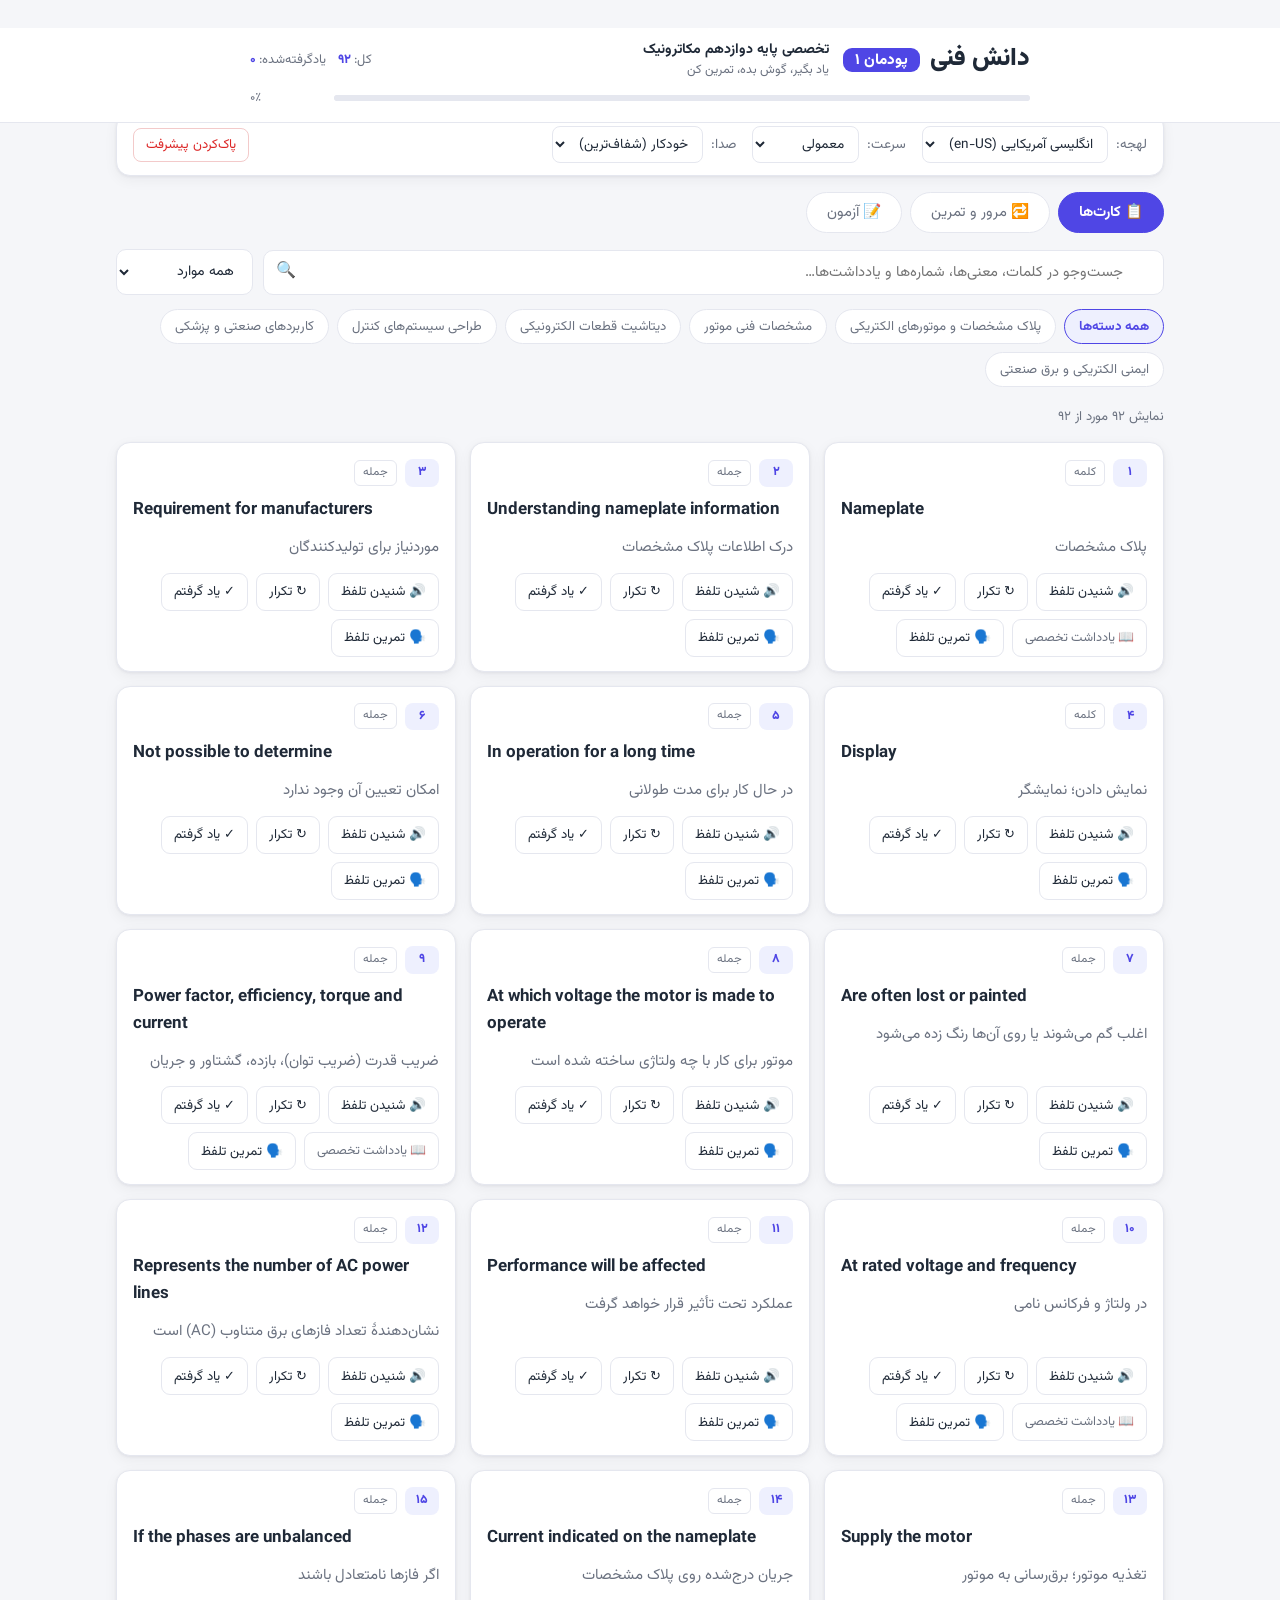
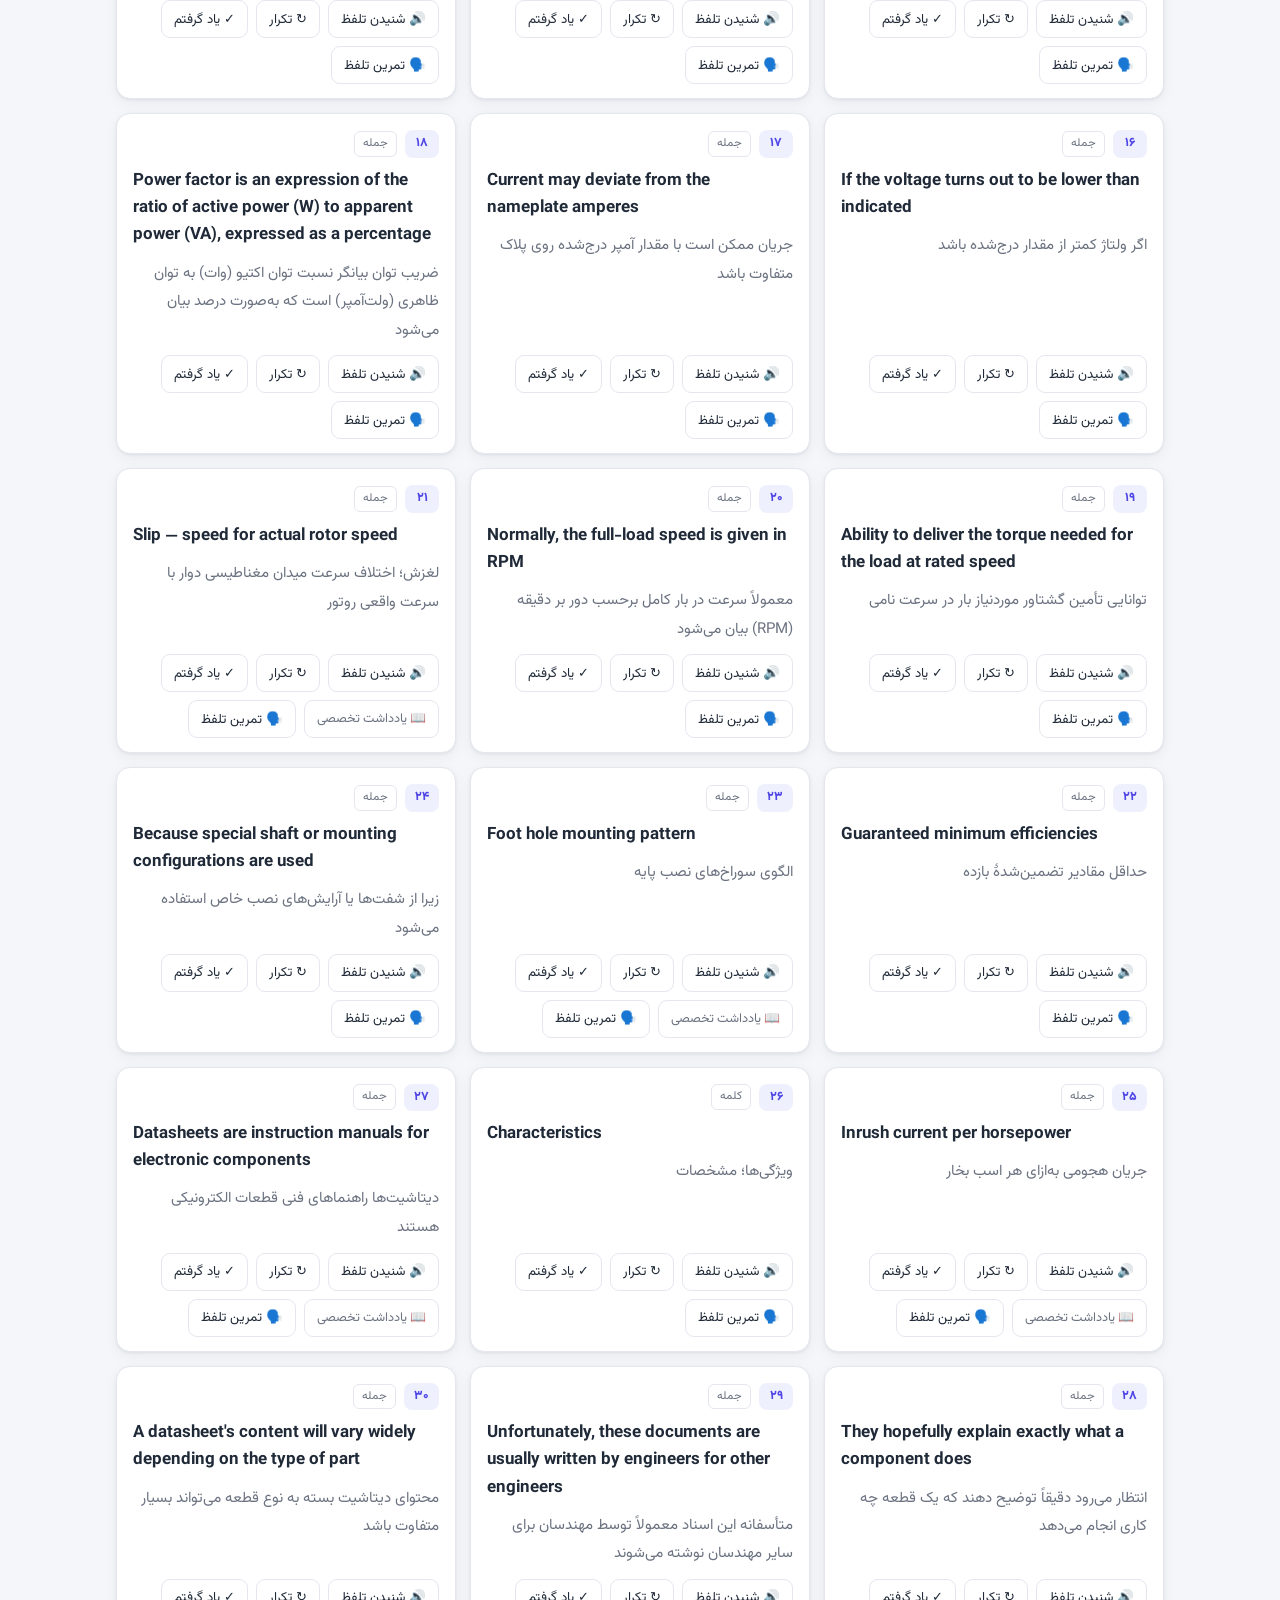
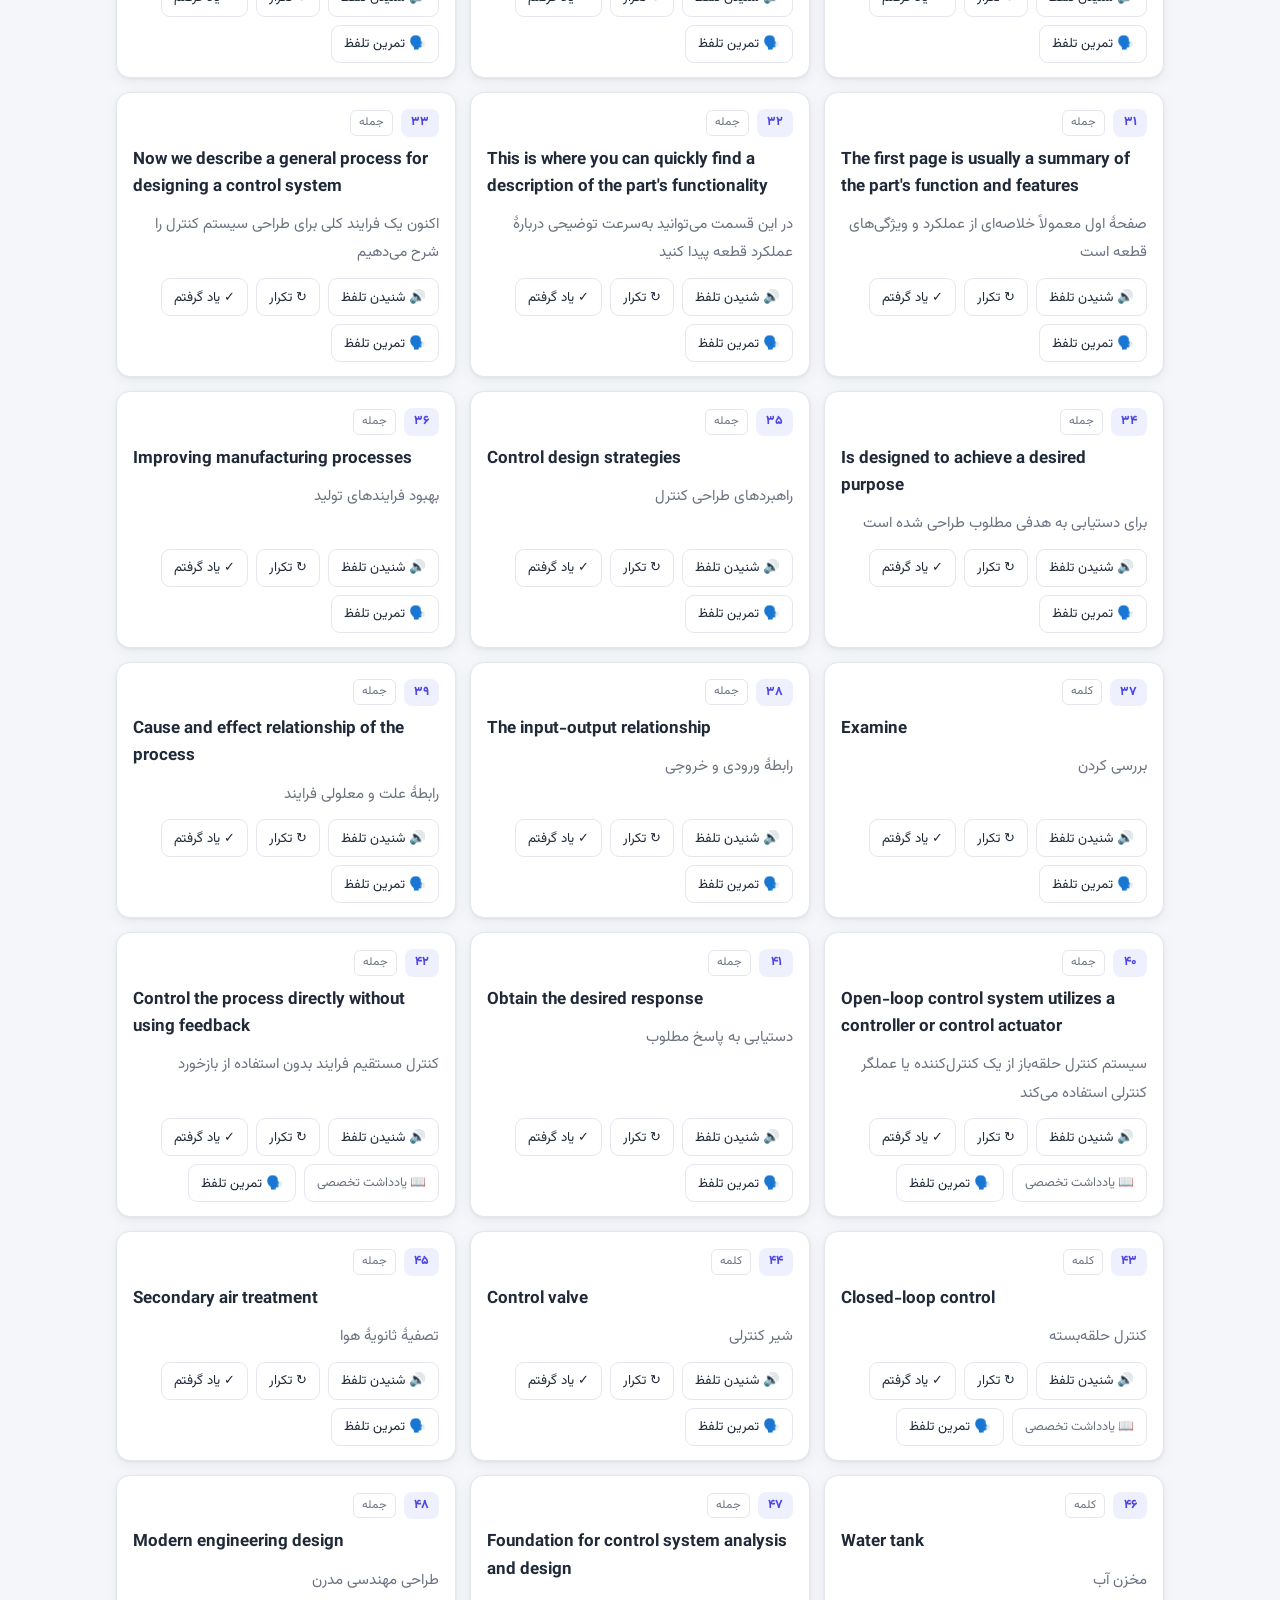
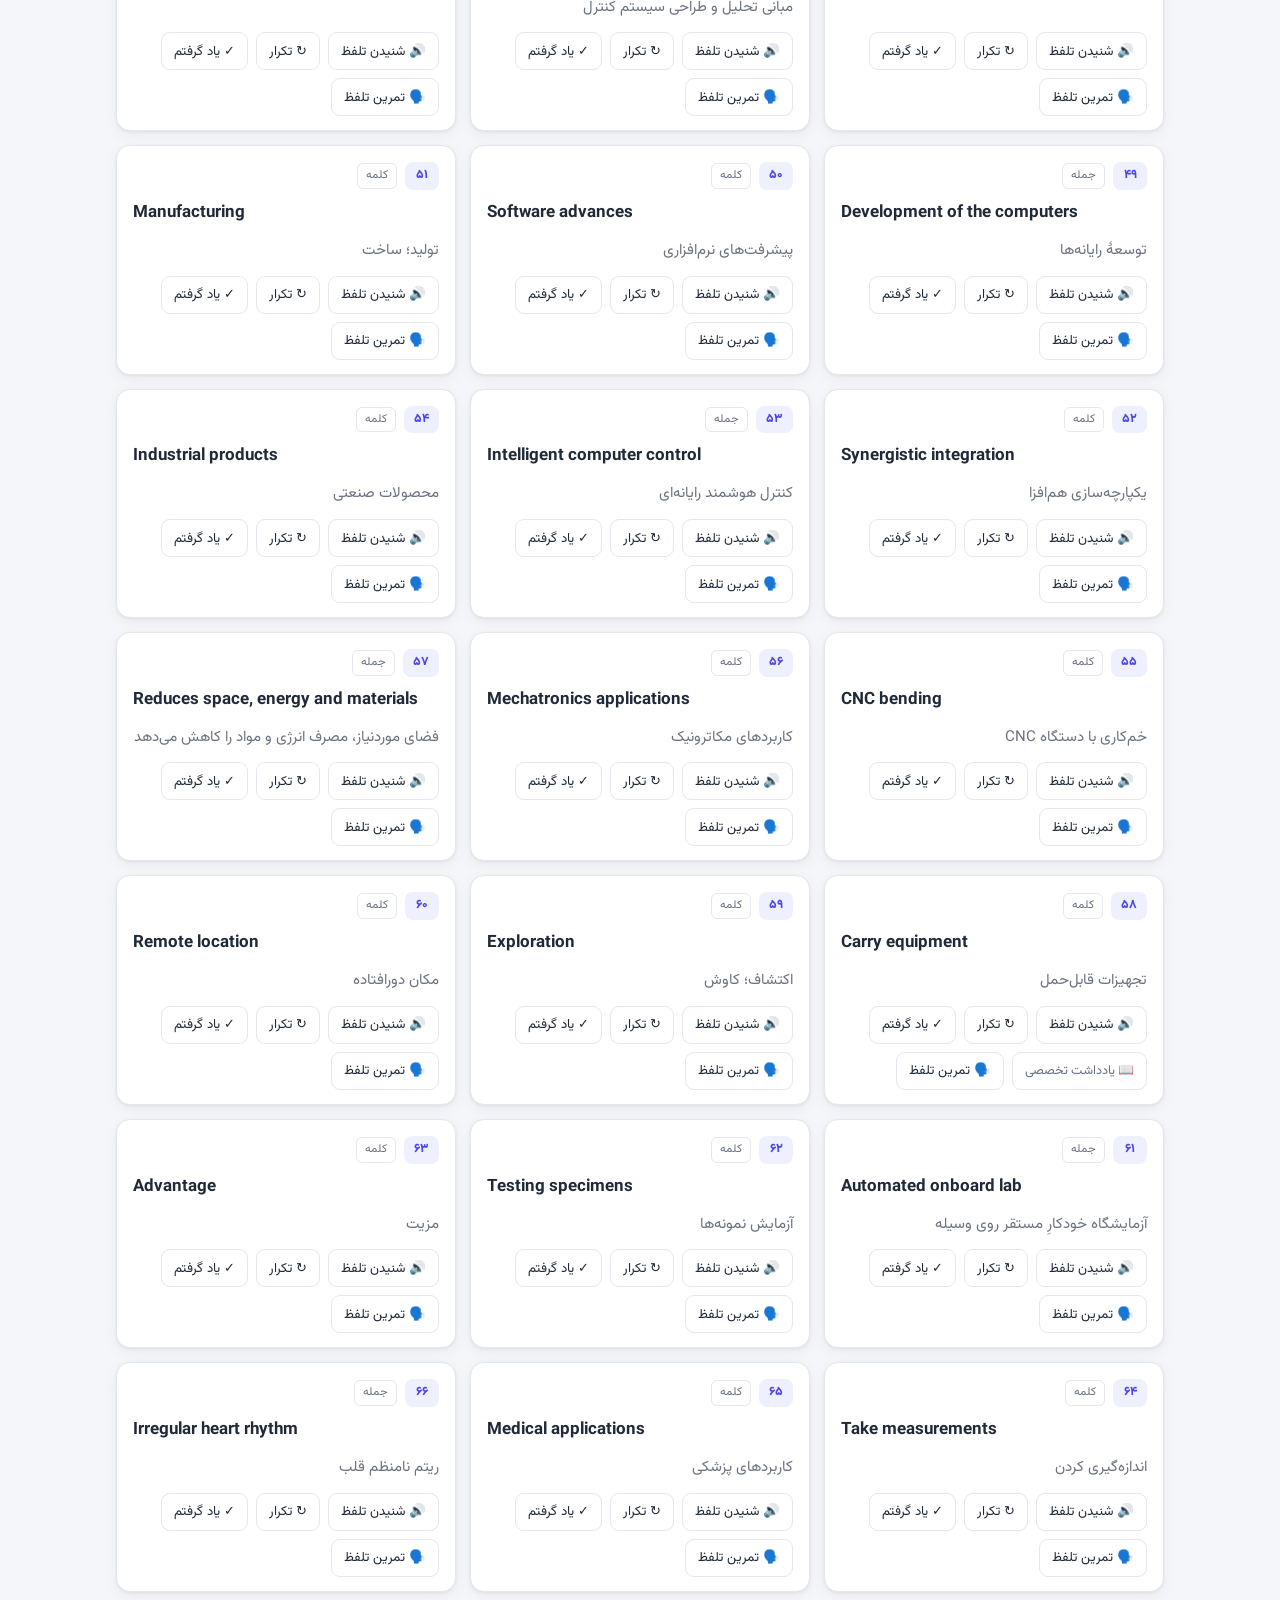
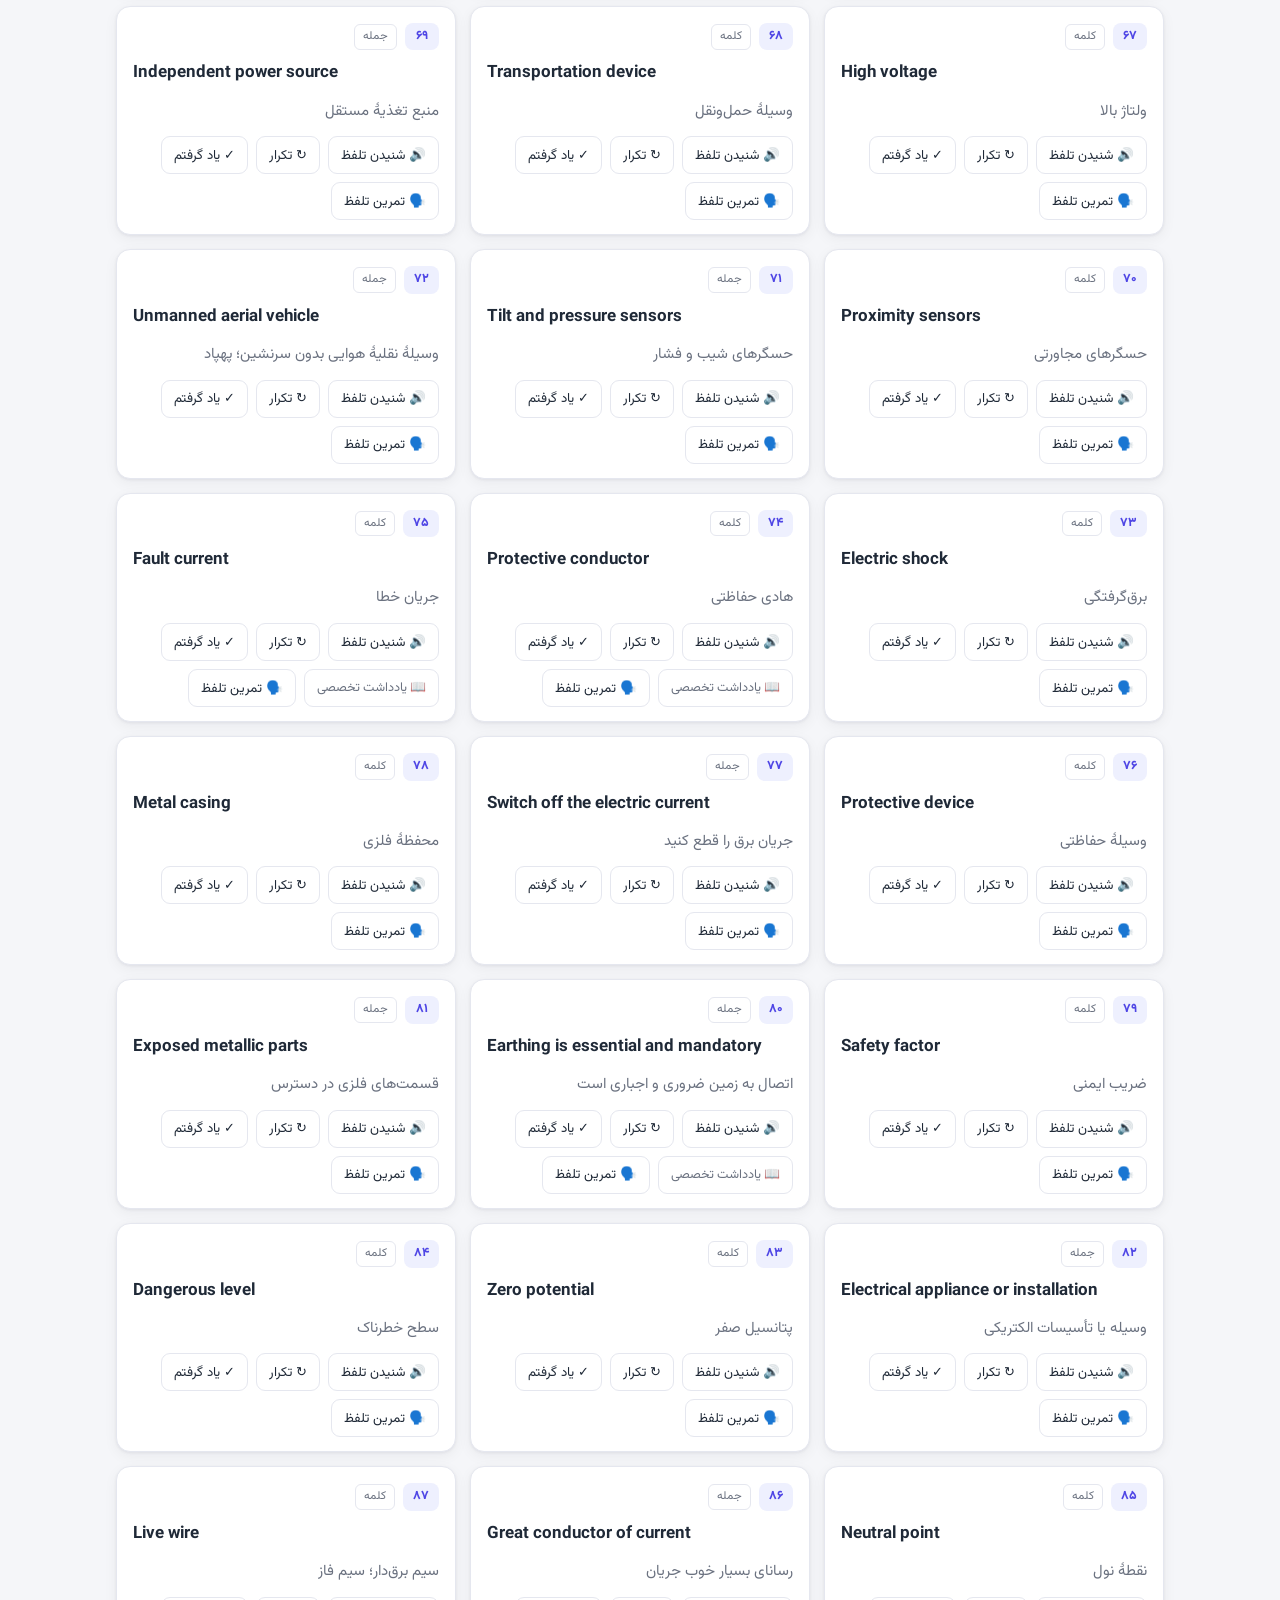
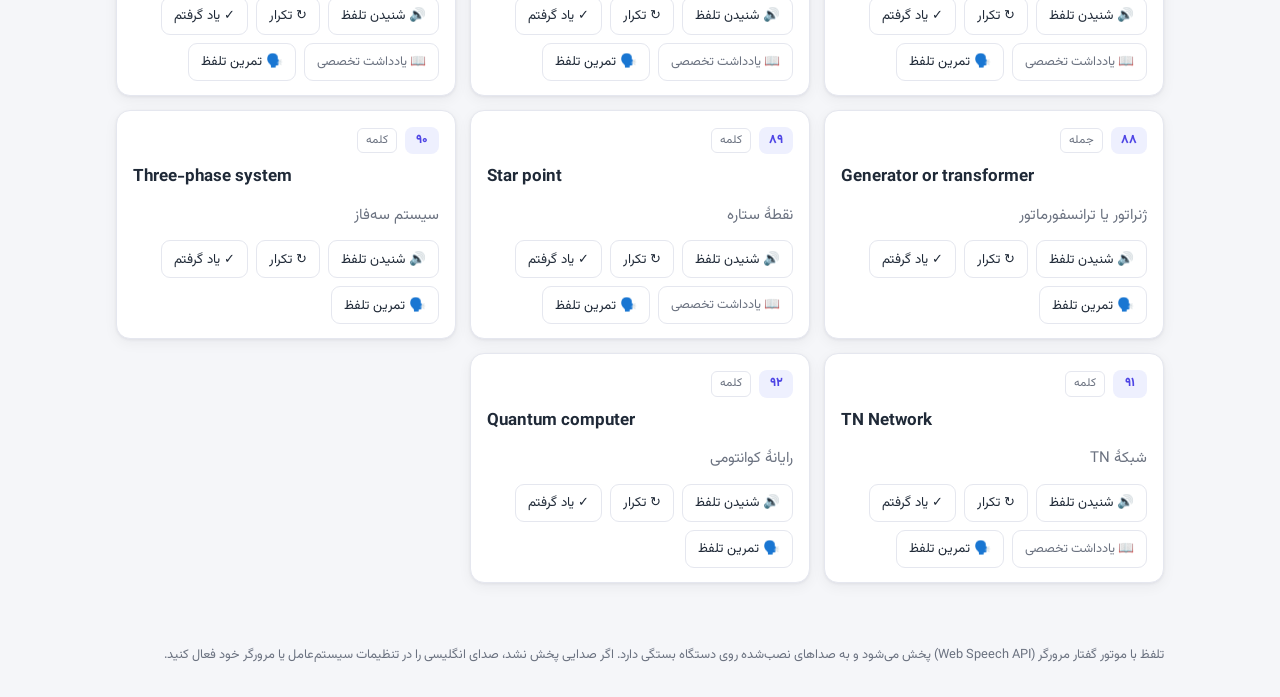
==== commit af9e8a37: "بازبینی کامل ۹۲ ترجمه و اصلاح موارد ۶، ۱۳ و ۳۴" ====
--- a/index.html
+++ b/index.html
@@ -44,7 +44,7 @@
     --shadow:0 1px 3px rgba(17,24,39,.06),0 4px 14px rgba(17,24,39,.05);
   }
   *{box-sizing:border-box;margin:0;padding:0}
-  html{scroll-behavior:smooth}
+  html{scroll-behavior:smooth;overflow-anchor:none}
   body{
     font-family:"Vazirmatn","Noto Sans Arabic",Tahoma,"Segoe UI",sans-serif;
     background:var(--bg);
@@ -358,14 +358,14 @@
   {n:3, cat:"c1", en:"Requirement for manufacturers", fa:"موردنیاز برای تولیدکنندگان"},
   {n:4, cat:"c1", en:"Display", fa:"نمایش دادن؛ نمایشگر"},
   {n:5, cat:"c1", en:"In operation for a long time", fa:"در حال کار برای مدت طولانی"},
-  {n:6, cat:"c1", en:"Not possible to determine", fa:"امکان تعیین کردن وجود ندارد"},
+  {n:6, cat:"c1", en:"Not possible to determine", fa:"امکان تعیین آن وجود ندارد"},
   {n:7, cat:"c1", en:"Are often lost or painted", fa:"اغلب گم می‌شوند یا روی آن‌ها رنگ زده می‌شود"},
   {n:8, cat:"c1", en:"At which voltage the motor is made to operate", fa:"موتور برای کار با چه ولتاژی ساخته شده است"},
   {n:9, cat:"c1", en:"Power factor, efficiency, torque and current", fa:"ضریب قدرت (ضریب توان)، بازده، گشتاور و جریان", note:"Torque: گشتاور؛ اثر چرخانندهٔ نیرو\nEfficiency: بازده؛ نسبت توان خروجی مفید به توان ورودی\nPower Factor: ضریب قدرت؛ ضریب توان — در حالت متداول سینوسی، نسبت توان اکتیو به توان ظاهری"},
   {n:10, cat:"c1", en:"At rated voltage and frequency", fa:"در ولتاژ و فرکانس نامی", note:"Rated: نامی؛ مقداری که دستگاه برای کار در آن طراحی شده است."},
   {n:11, cat:"c1", en:"Performance will be affected", fa:"عملکرد تحت تأثیر قرار خواهد گرفت"},
   {n:12, cat:"c1", en:"Represents the number of AC power lines", fa:"نشان‌دهندهٔ تعداد فازهای برق متناوب (AC) است"},
-  {n:13, cat:"c1", en:"Supply the motor", fa:"تغذیه کردن موتور؛ برق‌رسانی به موتور"},
+  {n:13, cat:"c1", en:"Supply the motor", fa:"تغذیه موتور؛ برق‌رسانی به موتور"},
   {n:14, cat:"c1", en:"Current indicated on the nameplate", fa:"جریان درج‌شده روی پلاک مشخصات"},
   {n:15, cat:"c1", en:"If the phases are unbalanced", fa:"اگر فازها نامتعادل باشند"},
   {n:16, cat:"c1", en:"If the voltage turns out to be lower than indicated", fa:"اگر ولتاژ کمتر از مقدار درج‌شده باشد"},
@@ -386,7 +386,7 @@
   {n:31, cat:"c3", en:"The first page is usually a summary of the part's function and features", fa:"صفحهٔ اول معمولاً خلاصه‌ای از عملکرد و ویژگی‌های قطعه است"},
   {n:32, cat:"c3", en:"This is where you can quickly find a description of the part's functionality", fa:"در این قسمت می‌توانید به‌سرعت توضیحی دربارهٔ عملکرد قطعه پیدا کنید"},
   {n:33, cat:"c4", en:"Now we describe a general process for designing a control system", fa:"اکنون یک فرایند کلی برای طراحی سیستم کنترل را شرح می‌دهیم"},
-  {n:34, cat:"c4", en:"Is designed to achieve a desired purpose", fa:"برای دستیابی به هدفی مشخص طراحی شده است"},
+  {n:34, cat:"c4", en:"Is designed to achieve a desired purpose", fa:"برای دستیابی به هدفی مطلوب طراحی شده است"},
   {n:35, cat:"c4", en:"Control design strategies", fa:"راهبردهای طراحی کنترل"},
   {n:36, cat:"c4", en:"Improving manufacturing processes", fa:"بهبود فرایندهای تولید"},
   {n:37, cat:"c4", en:"Examine", fa:"بررسی کردن"},
@@ -890,7 +890,11 @@
   headerCompact = should;
   headerEl.classList.toggle("compact", should);
   const delta = headerEl.offsetHeight - heightBefore;
-  if (delta) window.scrollBy(0, delta);
+  if (delta){
+    // جبران لحظه‌ای (بدون انیمیشن) — scrollTop تحت تأثیر scroll-behavior:smooth نیست
+    const doc = document.scrollingElement || document.documentElement;
+    doc.scrollTop = doc.scrollTop + delta;
+  }
 }
 function updateHeaderCompact(y){
   const should = y > 44 ? true : (y < 12 ? false : headerCompact);
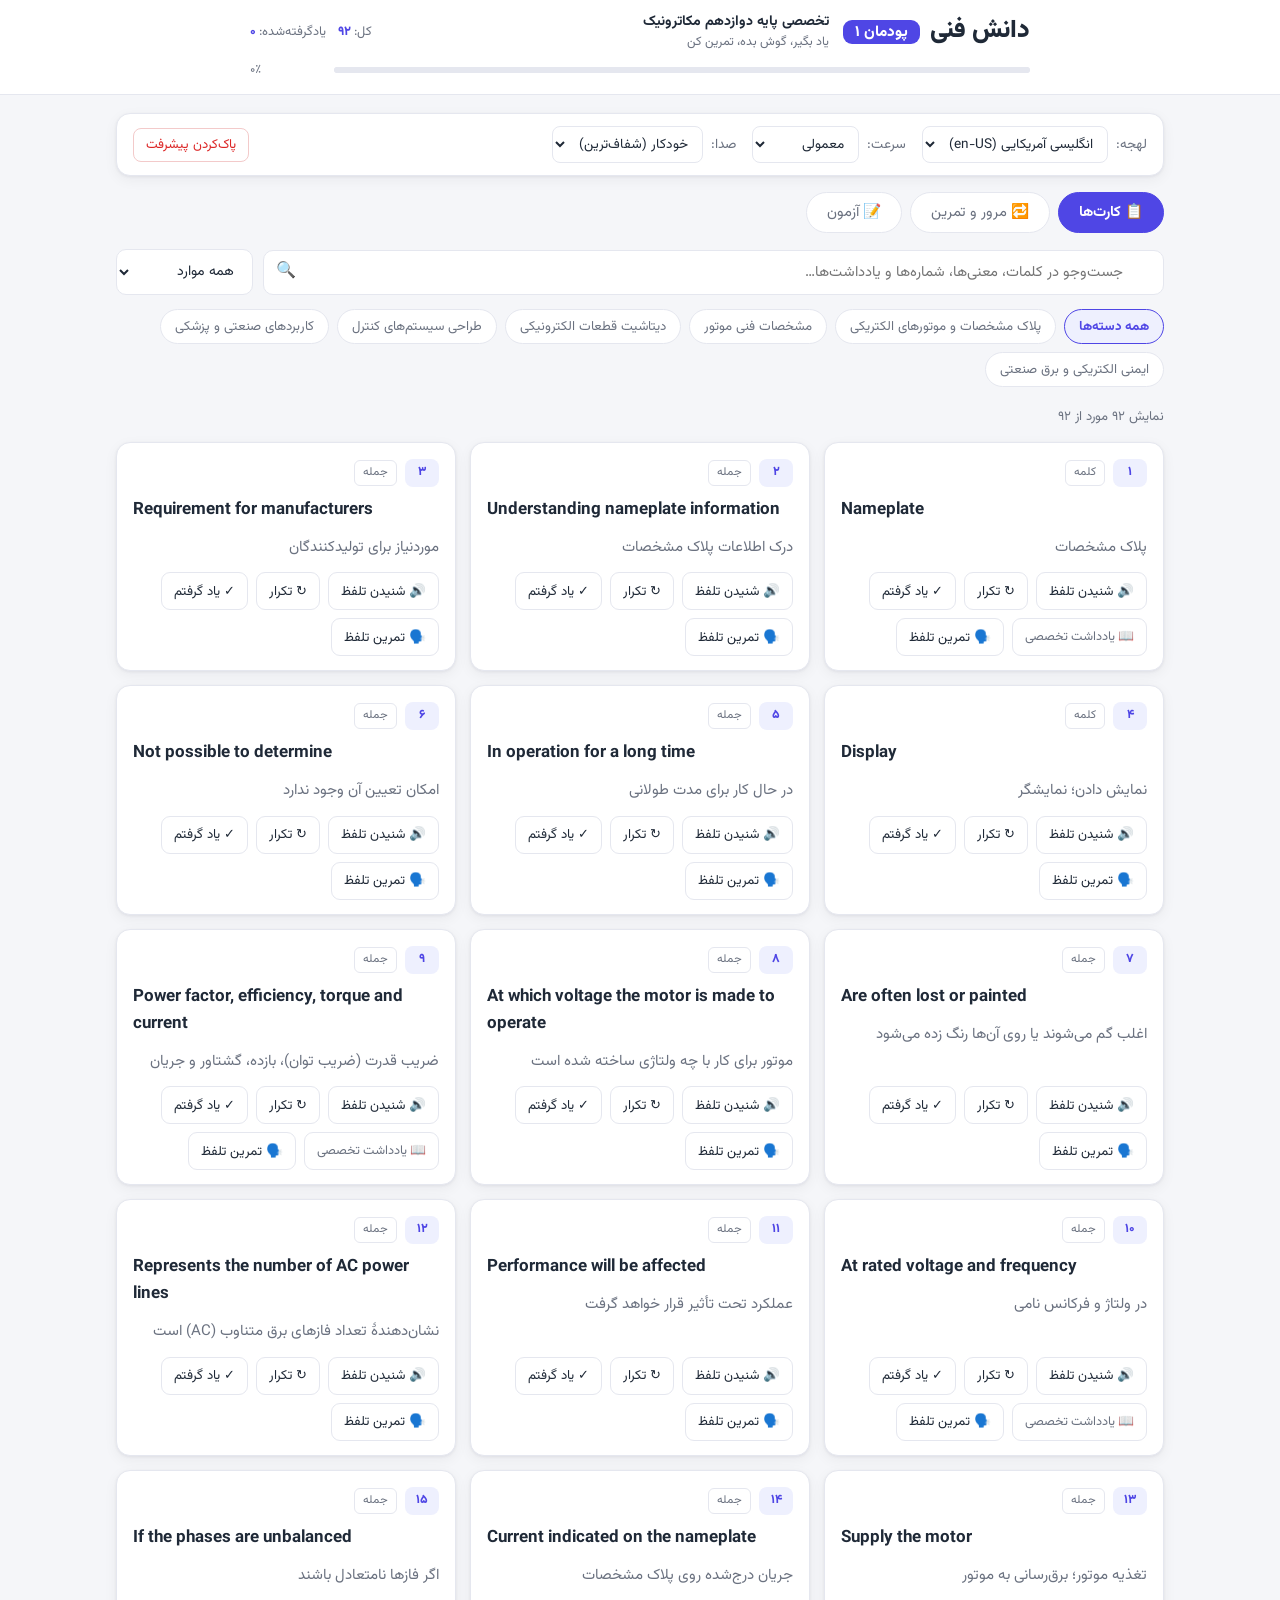
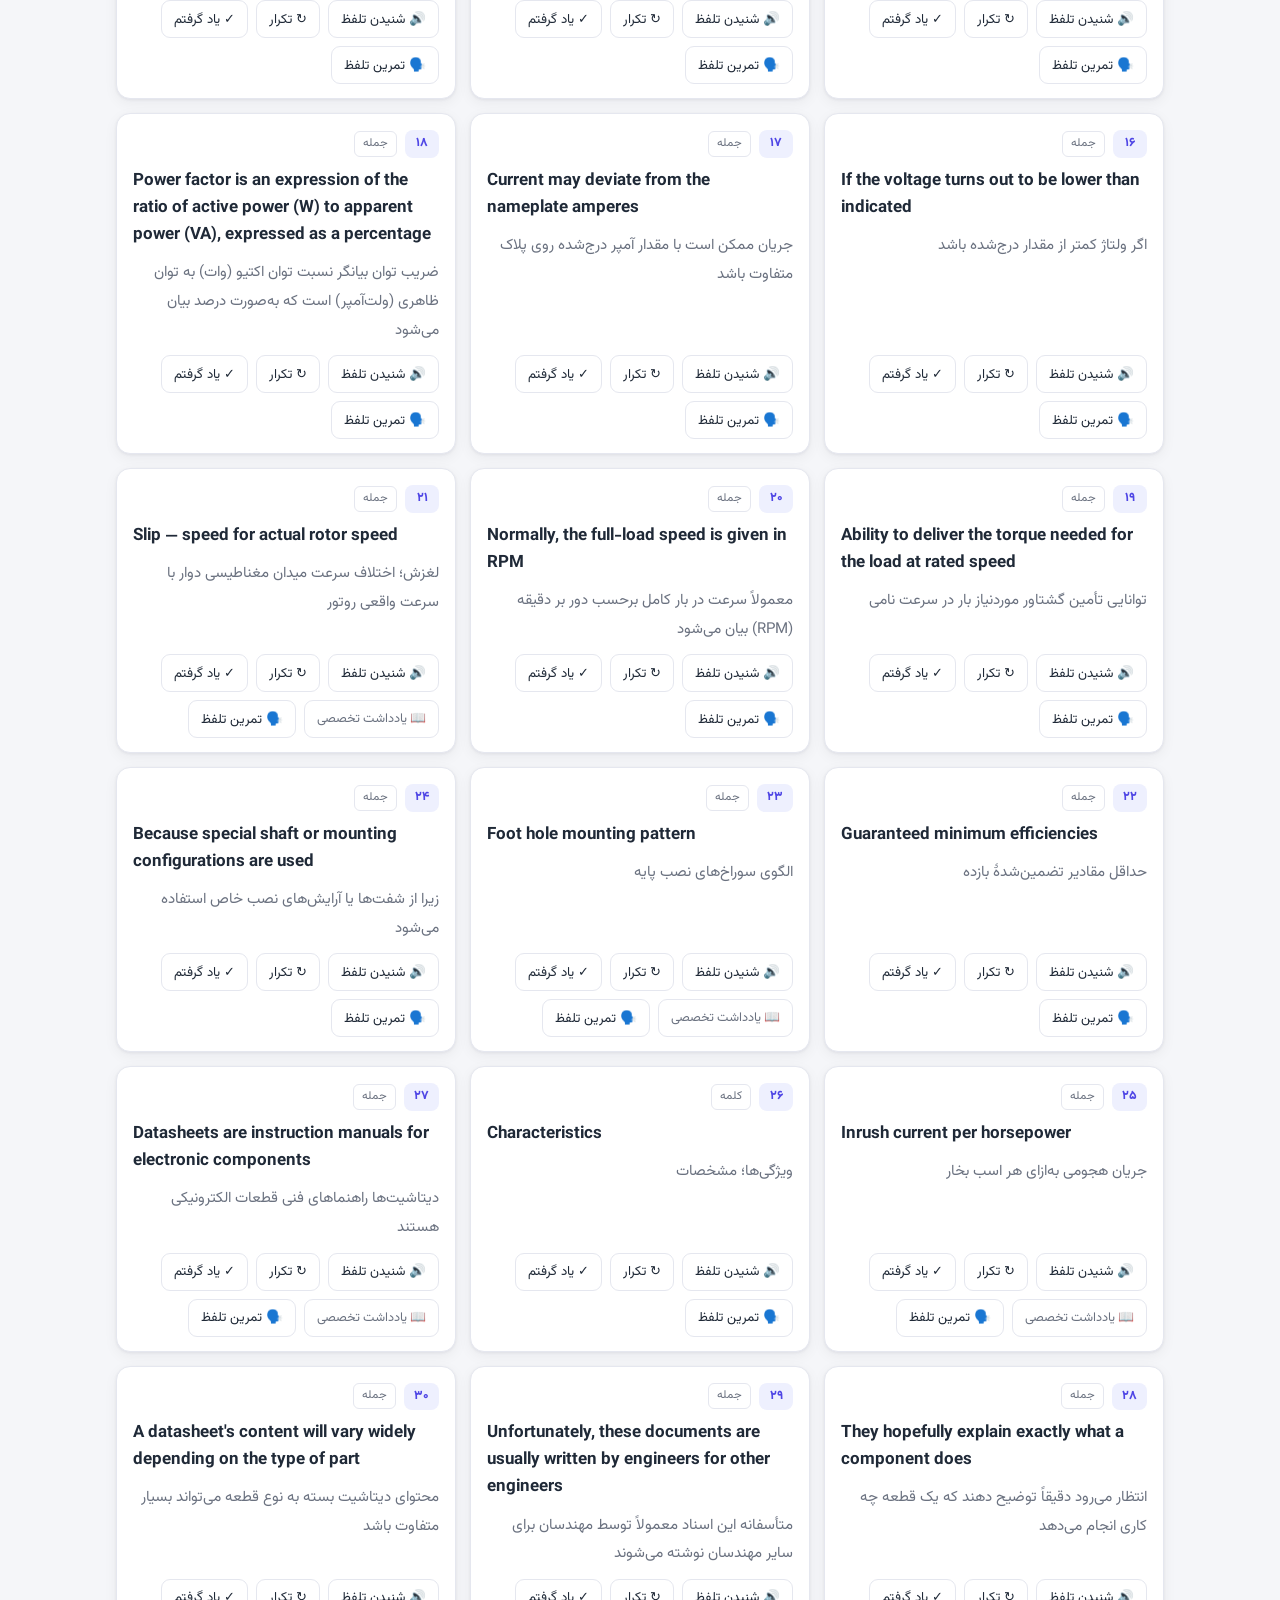
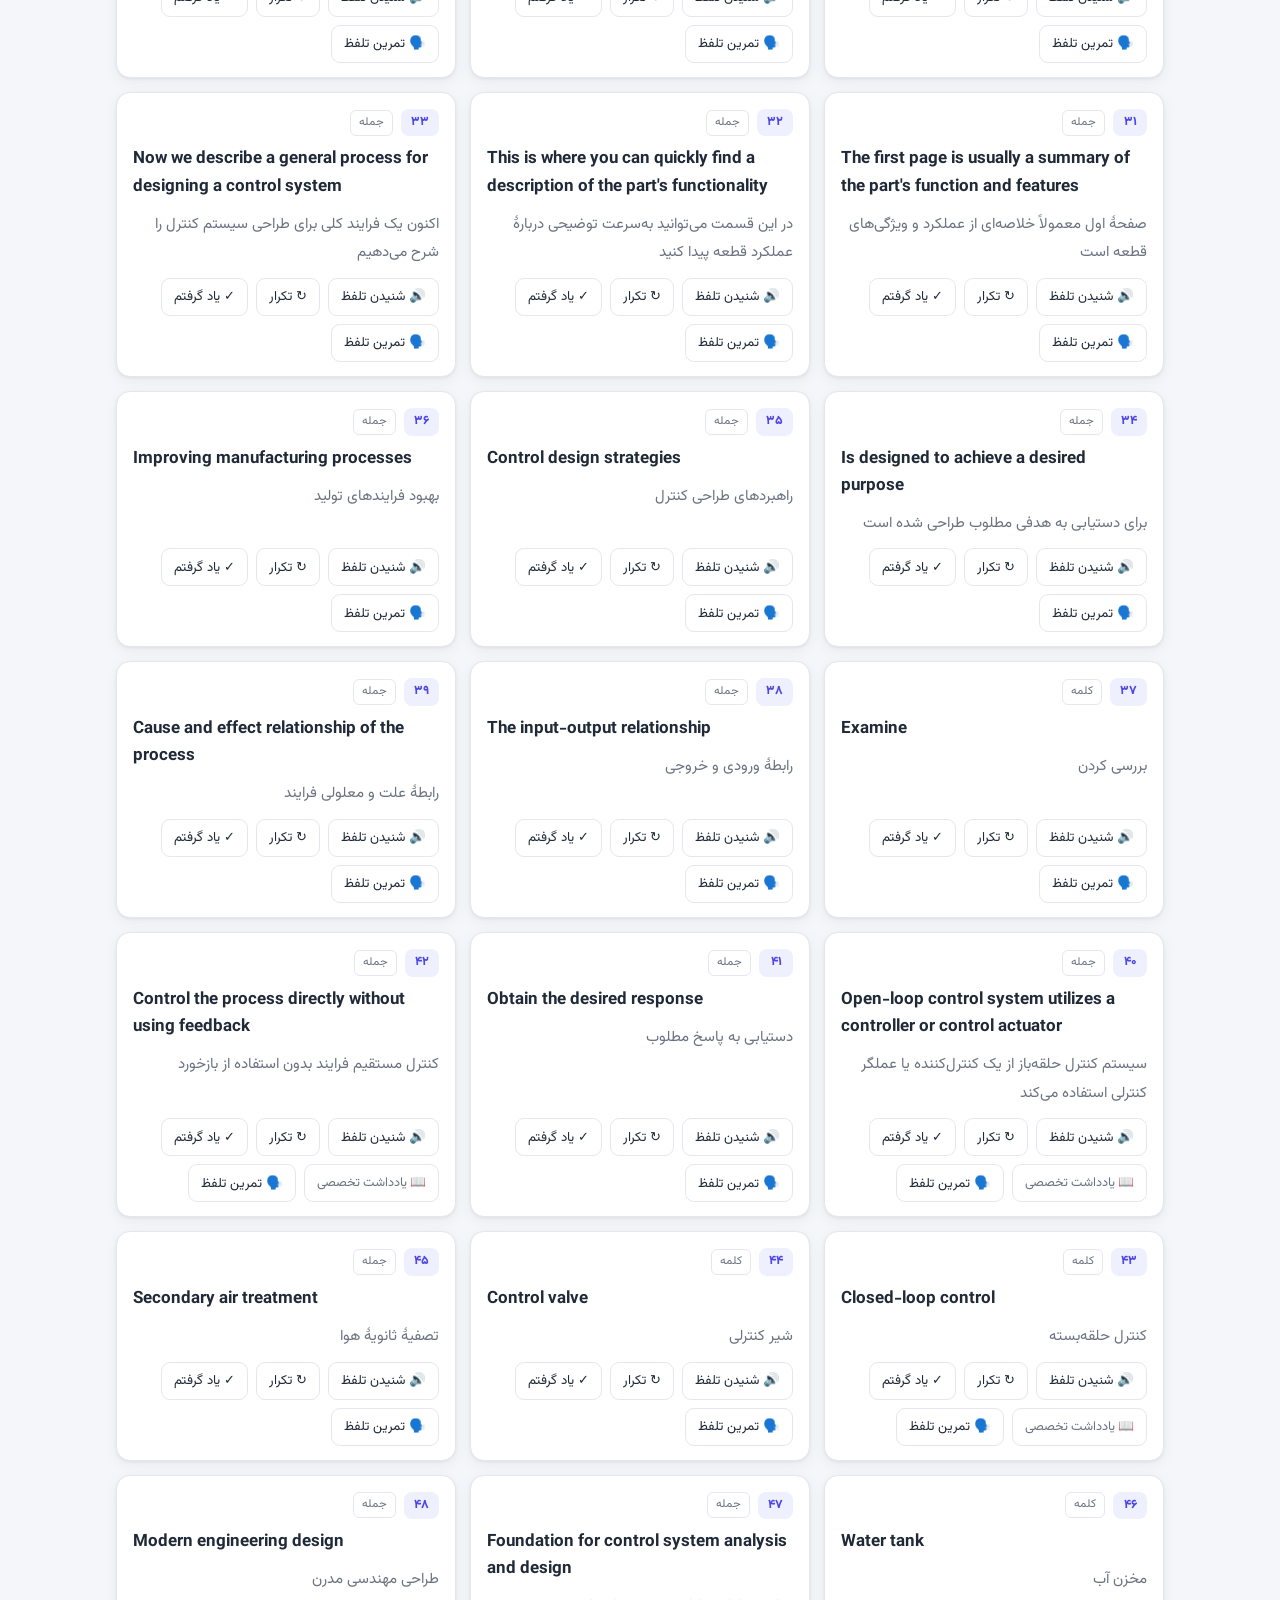
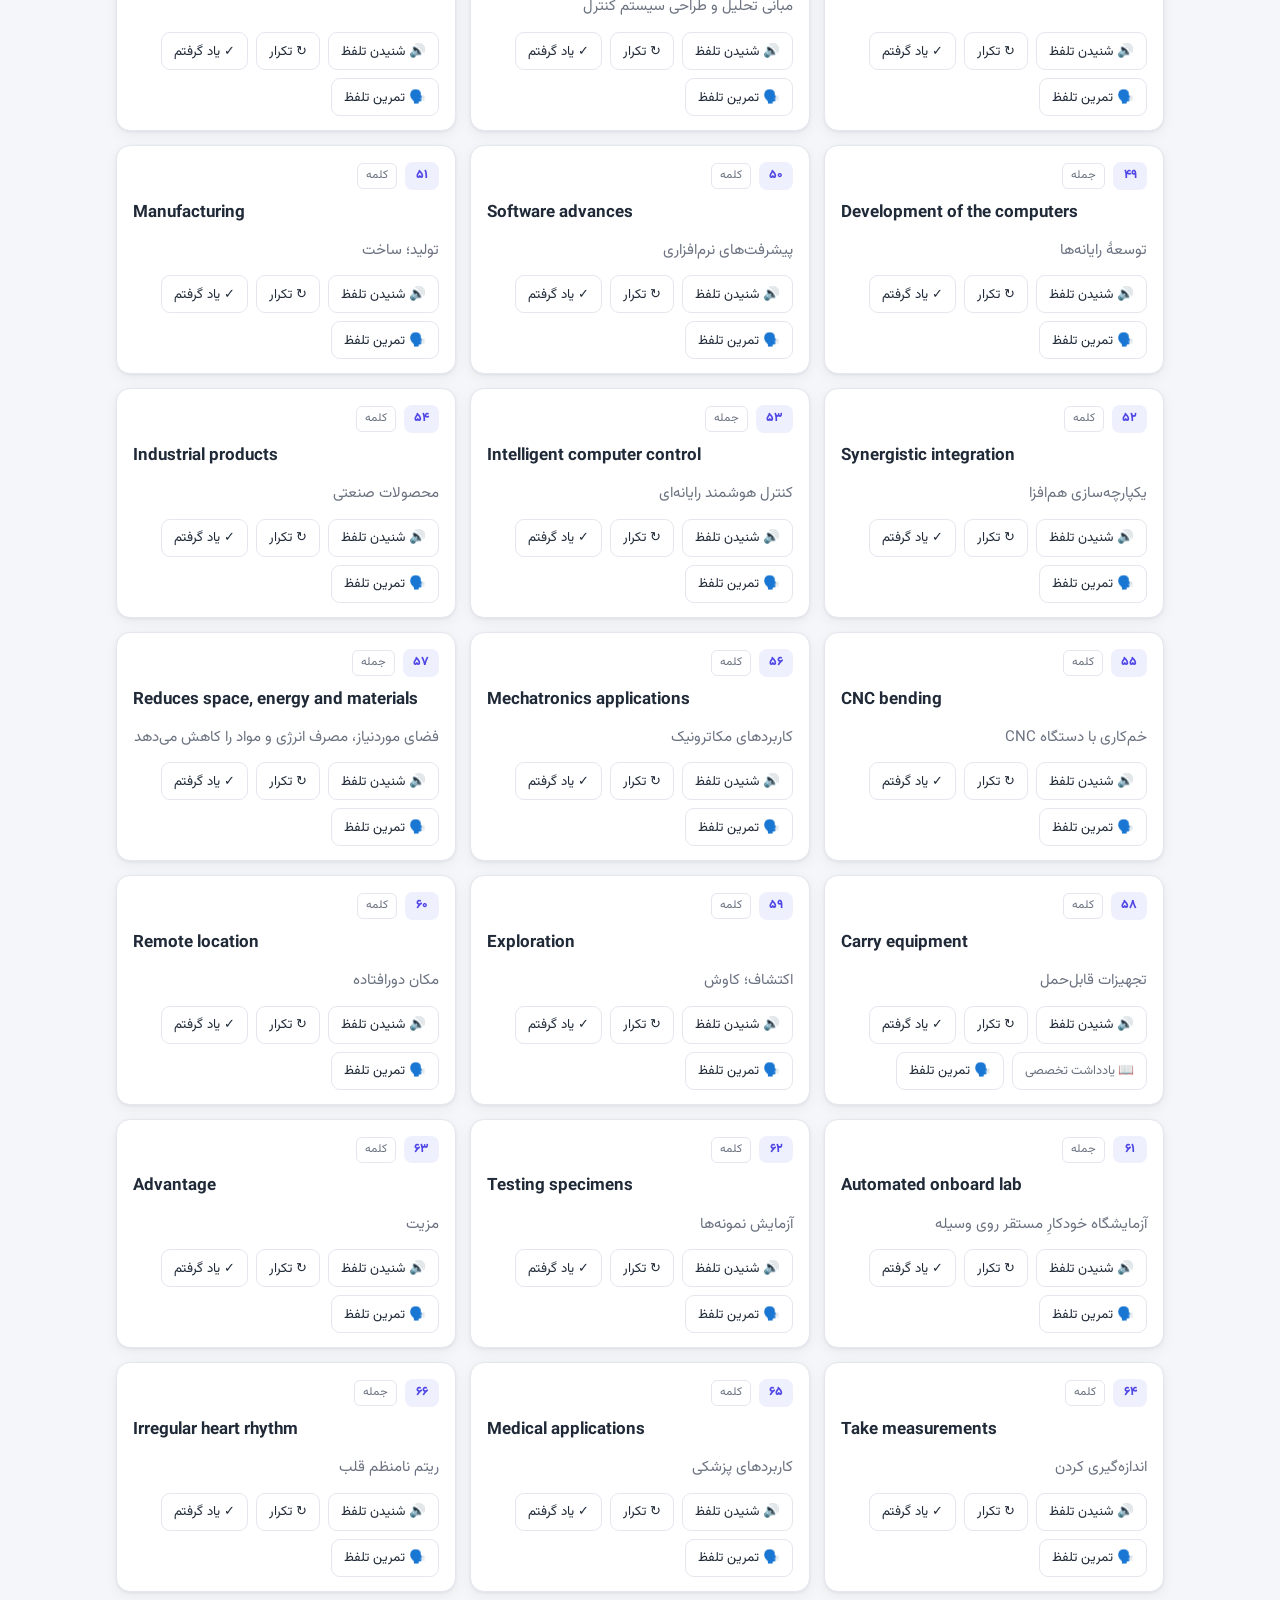
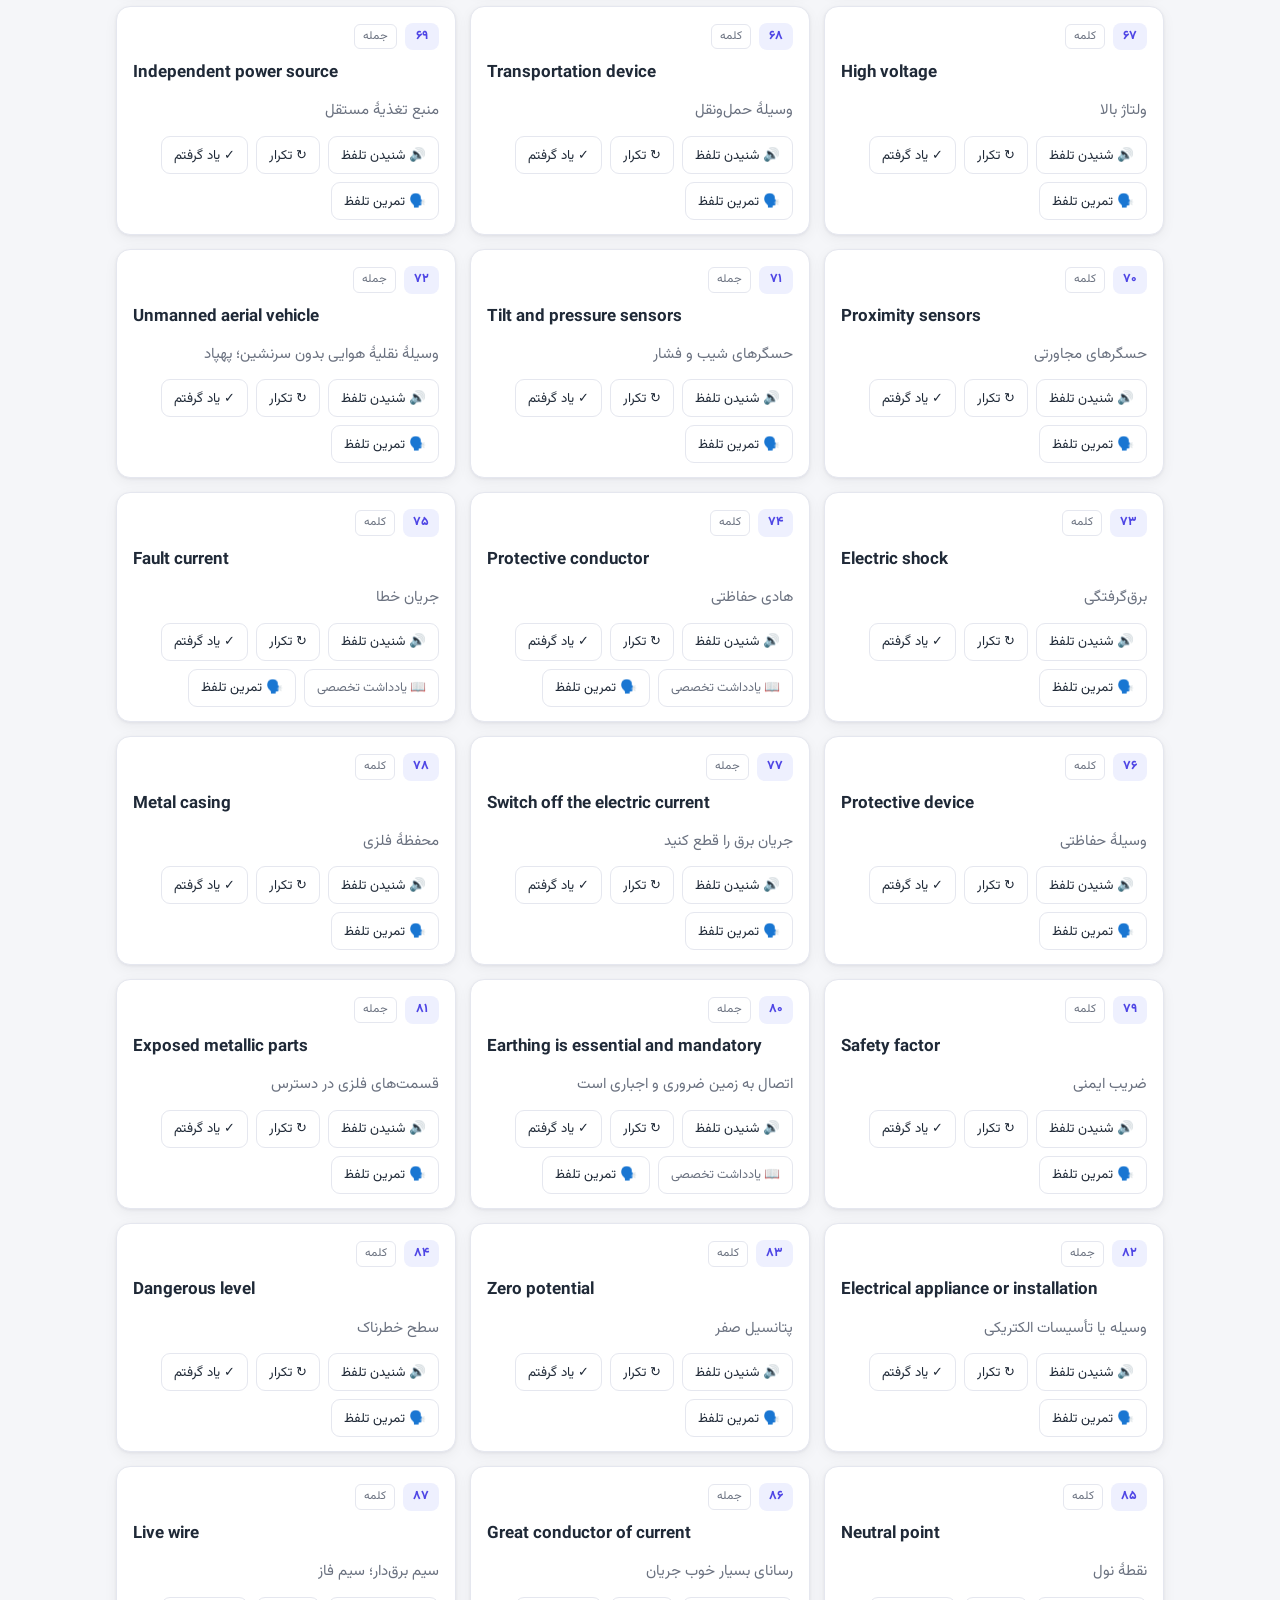
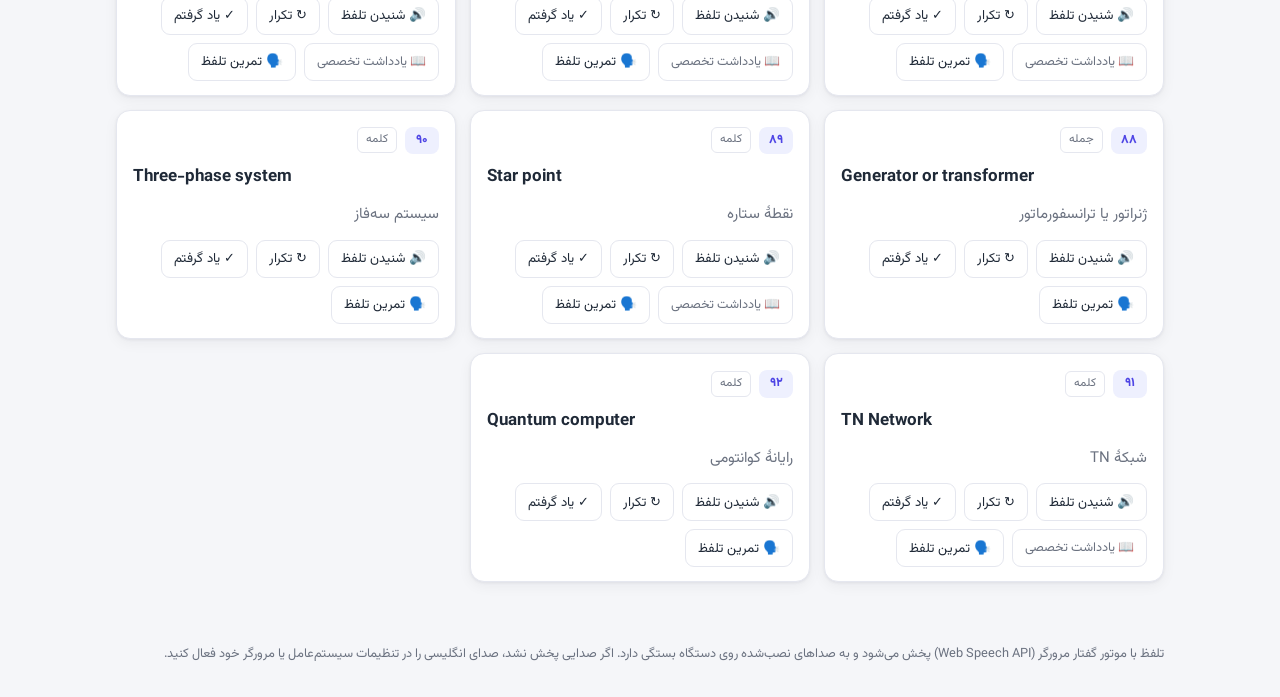
==== commit ced10509: "هدر fixed به‌جای sticky: حذف کامل دستکاری اسکرول و رفع باگ بالا پایین شدن صفحه در موبایل" ====
--- a/index.html
+++ b/index.html
@@ -58,12 +58,15 @@
   :focus-visible{outline:2px solid var(--primary);outline-offset:2px;border-radius:6px}
 
   /* ---------- Header ---------- */
+  /* هدر fixed است (نه sticky): جمع‌شدنش هیچ تغییری در چیدمان سند و اسکرول نمی‌دهد
+     و دیگر نیازی به جبران اسکرول نیست — بدون پرش و بدون فیدبک‌لوپ در موبایل */
   header{
     background:var(--card);
     border-bottom:1px solid var(--border);
     padding:12px 16px 12px;
-    position:sticky;top:0;z-index:50;
-  }
+    position:fixed;top:0;right:0;left:0;z-index:50;
+  }
+  body{padding-top:95px}
   .head-inner{max-width:780px;margin:0 auto}
   .head-row{display:flex;flex-wrap:wrap;align-items:center;gap:4px 14px}
   h1{font-size:1.55rem;font-weight:900;display:inline-flex;align-items:center;gap:10px;line-height:1.5}
@@ -879,22 +882,13 @@
 
 /* ================= رویدادهای عمومی ================= */
 /* هدر جمع‌شونده هنگام اسکرول برای دید بیشتر
-   - بدون ترنزیشن layout (پرهزینه روی موبایل)
-   - جبران فوری اسکرول به اندازه‌ی تغییر ارتفاع هدر تا محتوا نپرد
-   - آستانه‌ی دوگانه (44/12) با اختلاف ارتفاع ~28px تا پس از جبران
-     در ناحیه‌ی امن بمانیم و پد‌پد (فیدبک‌لوپ) رخ ندهد */
+   هدر fixed است، پس تغییر حالتش چیدمان و اسکرول را دستکاری نمی‌کند؛
+   فقط کلاس عوض می‌شود — بدون جبران اسکرول، بدون پرش، بدون حلقه */
 const headerEl = document.querySelector("header");
 let headerCompact = false, headerTick = false;
 function setHeaderCompact(should){
-  const heightBefore = headerEl.offsetHeight;
   headerCompact = should;
   headerEl.classList.toggle("compact", should);
-  const delta = headerEl.offsetHeight - heightBefore;
-  if (delta){
-    // جبران لحظه‌ای (بدون انیمیشن) — scrollTop تحت تأثیر scroll-behavior:smooth نیست
-    const doc = document.scrollingElement || document.documentElement;
-    doc.scrollTop = doc.scrollTop + delta;
-  }
 }
 function updateHeaderCompact(y){
   const should = y > 44 ? true : (y < 12 ? false : headerCompact);
@@ -909,6 +903,17 @@
     });
   }
 }, { passive: true });
+
+/* فضا رزرو شده برای هدر fixed: همیشه برابر ارتفاع هدر در حالت کامل */
+function syncHeaderSpace(){
+  const was = headerCompact;
+  headerEl.classList.remove("compact");
+  headerCompact = false;
+  document.body.style.paddingTop = headerEl.offsetHeight + "px";
+  updateHeaderCompact(window.scrollY);
+}
+window.addEventListener("resize", syncHeaderSpace);
+if (document.fonts && document.fonts.ready) document.fonts.ready.then(syncHeaderSpace);
 
 $("search").addEventListener("input", (e) => {
   state.search = e.target.value;
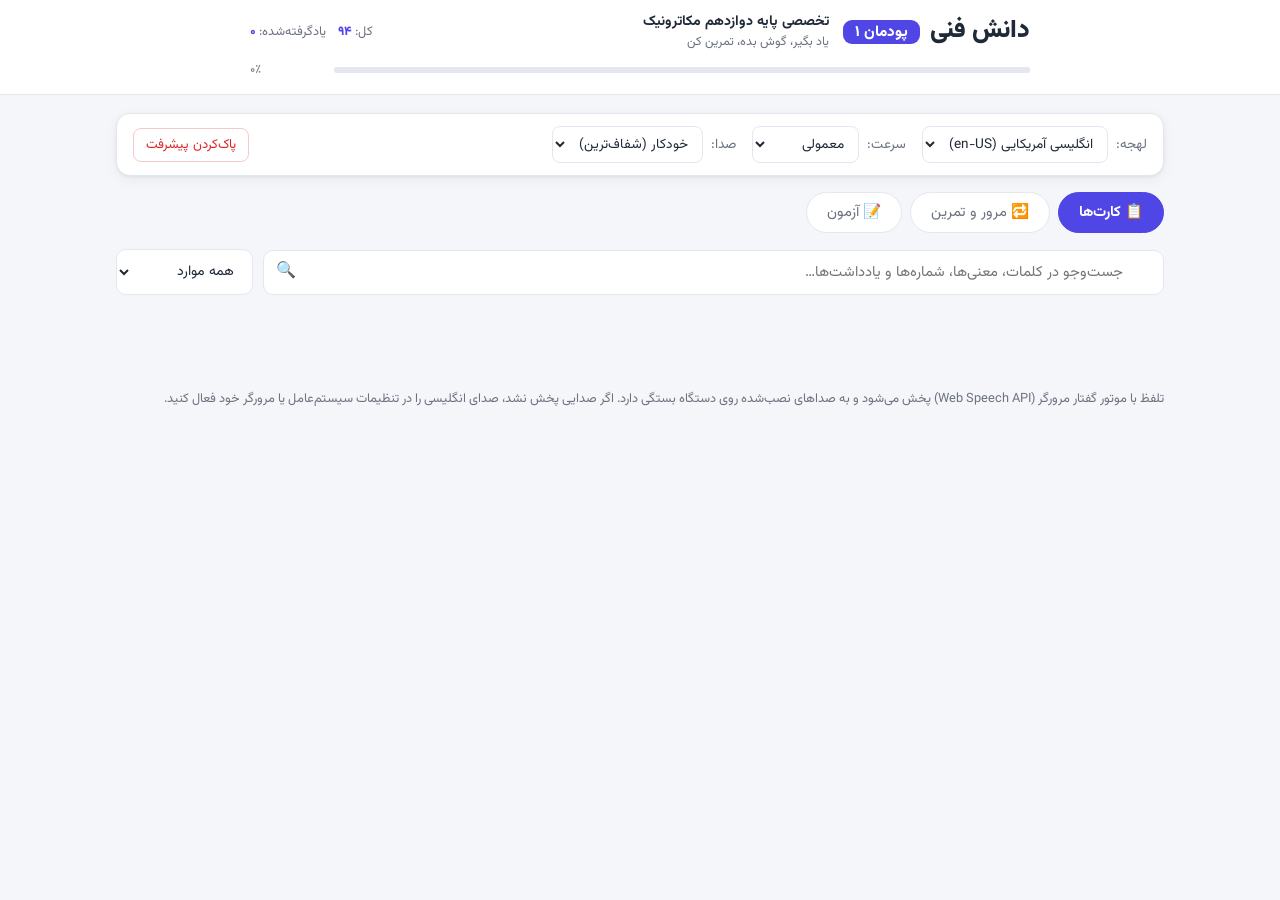
==== commit b2045bed: "جایگزینی کامل ترجمه‌ها با نسخه تأییدشده کاربر + افزودن واژه‌های ۹۳ و ۹۴" ====
--- a/index.html
+++ b/index.html
@@ -239,7 +239,7 @@
         <span class="subtitle">یاد بگیر، گوش بده، تمرین کن</span>
       </div>
       <div class="head-stats">
-        <span>کل: <b id="stat-total">۹۲</b></span>
+        <span>کل: <b id="stat-total">۹۴</b></span>
         <span>یادگرفته‌شده: <b id="stat-learned">۰</b></span>
       </div>
     </div>
@@ -356,98 +356,100 @@
 };
 
 const DATA = [
-  {n:1, cat:"c1", en:"Nameplate", fa:"پلاک مشخصات", note:"Nameplate: پلاکی روی دستگاه که اطلاعات فنی آن — مانند ولتاژ، جریان و توان نامی — روی آن درج شده است."},
-  {n:2, cat:"c1", en:"Understanding nameplate information", fa:"درک اطلاعات پلاک مشخصات"},
-  {n:3, cat:"c1", en:"Requirement for manufacturers", fa:"موردنیاز برای تولیدکنندگان"},
-  {n:4, cat:"c1", en:"Display", fa:"نمایش دادن؛ نمایشگر"},
-  {n:5, cat:"c1", en:"In operation for a long time", fa:"در حال کار برای مدت طولانی"},
-  {n:6, cat:"c1", en:"Not possible to determine", fa:"امکان تعیین آن وجود ندارد"},
-  {n:7, cat:"c1", en:"Are often lost or painted", fa:"اغلب گم می‌شوند یا روی آن‌ها رنگ زده می‌شود"},
-  {n:8, cat:"c1", en:"At which voltage the motor is made to operate", fa:"موتور برای کار با چه ولتاژی ساخته شده است"},
+  {n:1, cat:"c1", en:"Nameplate", fa:"پلاک مشخصات (Nameplate)", note:"Nameplate: پلاکی روی دستگاه که اطلاعات فنی آن — مانند ولتاژ، جریان و توان نامی — روی آن درج شده است."},
+  {n:2, cat:"c1", en:"Understanding nameplate information", fa:"درک اطلاعات روی پلاک مشخصات"},
+  {n:3, cat:"c1", en:"Requirement for manufacturers", fa:"الزامات برای تولیدکنندگان"},
+  {n:4, cat:"c1", en:"Display", fa:"نمایش (نحوه ارائه اطلاعات)"},
+  {n:5, cat:"c1", en:"In operation for a long time", fa:"کارکرد طولانی‌مدت"},
+  {n:6, cat:"c1", en:"Not possible to determine", fa:"غیرقابل تشخیص"},
+  {n:7, cat:"c1", en:"Are often lost or painted", fa:"اغلب گم می‌شوند یا روی آن‌ها رنگ پاشیده می‌شود"},
+  {n:8, cat:"c1", en:"At which voltage the motor is made to operate", fa:"ولتاژی که موتور برای کار با آن طراحی شده است"},
   {n:9, cat:"c1", en:"Power factor, efficiency, torque and current", fa:"ضریب قدرت (ضریب توان)، بازده، گشتاور و جریان", note:"Torque: گشتاور؛ اثر چرخانندهٔ نیرو\nEfficiency: بازده؛ نسبت توان خروجی مفید به توان ورودی\nPower Factor: ضریب قدرت؛ ضریب توان — در حالت متداول سینوسی، نسبت توان اکتیو به توان ظاهری"},
   {n:10, cat:"c1", en:"At rated voltage and frequency", fa:"در ولتاژ و فرکانس نامی", note:"Rated: نامی؛ مقداری که دستگاه برای کار در آن طراحی شده است."},
   {n:11, cat:"c1", en:"Performance will be affected", fa:"عملکرد تحت تأثیر قرار خواهد گرفت"},
-  {n:12, cat:"c1", en:"Represents the number of AC power lines", fa:"نشان‌دهندهٔ تعداد فازهای برق متناوب (AC) است"},
-  {n:13, cat:"c1", en:"Supply the motor", fa:"تغذیه موتور؛ برق‌رسانی به موتور"},
-  {n:14, cat:"c1", en:"Current indicated on the nameplate", fa:"جریان درج‌شده روی پلاک مشخصات"},
-  {n:15, cat:"c1", en:"If the phases are unbalanced", fa:"اگر فازها نامتعادل باشند"},
-  {n:16, cat:"c1", en:"If the voltage turns out to be lower than indicated", fa:"اگر ولتاژ کمتر از مقدار درج‌شده باشد"},
+  {n:12, cat:"c1", en:"Represents the number of AC power lines", fa:"نشان‌دهنده تعداد خطوط برق متناوب (AC)؛ تک‌فاز / سه‌فاز"},
+  {n:13, cat:"c1", en:"Supply the motor", fa:"تغذیه موتور"},
+  {n:14, cat:"c1", en:"Current indicated on the nameplate", fa:"جریان ذکر شده روی پلاک مشخصات"},
+  {n:15, cat:"c1", en:"If the phases are unbalanced", fa:"در صورت عدم تعادل فازها"},
+  {n:16, cat:"c1", en:"If the voltage turns out to be lower than indicated", fa:"اگر ولتاژ کمتر از مقدار ذکر شده باشد"},
   {n:17, cat:"c1", en:"Current may deviate from the nameplate amperes", fa:"جریان ممکن است با مقدار آمپر درج‌شده روی پلاک متفاوت باشد"},
-  {n:18, cat:"c1", en:"Power factor is an expression of the ratio of active power (W) to apparent power (VA), expressed as a percentage", fa:"ضریب توان بیانگر نسبت توان اکتیو (وات) به توان ظاهری (ولت‌آمپر) است که به‌صورت درصد بیان می‌شود"},
-  {n:19, cat:"c2", en:"Ability to deliver the torque needed for the load at rated speed", fa:"توانایی تأمین گشتاور موردنیاز بار در سرعت نامی"},
-  {n:20, cat:"c2", en:"Normally, the full-load speed is given in RPM", fa:"معمولاً سرعت در بار کامل برحسب دور بر دقیقه (RPM) بیان می‌شود"},
-  {n:21, cat:"c2", en:"Slip — speed for actual rotor speed", fa:"لغزش؛ اختلاف سرعت میدان مغناطیسی دوار با سرعت واقعی روتور", note:"عبارت دست‌نویس و مبهم است (نیازمند بررسی). لغزش (Slip): اختلاف بین سرعت میدان مغناطیسی دوار و سرعت واقعی روتور."},
-  {n:22, cat:"c2", en:"Guaranteed minimum efficiencies", fa:"حداقل مقادیر تضمین‌شدهٔ بازده"},
-  {n:23, cat:"c2", en:"Foot hole mounting pattern", fa:"الگوی سوراخ‌های نصب پایه", note:"عبارت دست‌نویس است و احتمالاً به الگوی سوراخ‌های نصب پایهٔ موتور اشاره دارد."},
-  {n:24, cat:"c2", en:"Because special shaft or mounting configurations are used", fa:"زیرا از شفت‌ها یا آرایش‌های نصب خاص استفاده می‌شود"},
-  {n:25, cat:"c2", en:"Inrush current per horsepower", fa:"جریان هجومی به‌ازای هر اسب بخار", note:"از نظر فنی به جریان هجومی موتور هنگام راه‌اندازی اشاره دارد؛ واحد دقیق آن به متن اصلی و مشخصات فنی موردنظر بستگی دارد."},
-  {n:26, cat:"c2", en:"Characteristics", fa:"ویژگی‌ها؛ مشخصات"},
-  {n:27, cat:"c3", en:"Datasheets are instruction manuals for electronic components", fa:"دیتاشیت‌ها راهنماهای فنی قطعات الکترونیکی هستند", note:"Datasheet: دیتاشیت یا برگهٔ اطلاعات فنی\nComponent: قطعه\nFunction: عملکرد\nFeature: ویژگی\nFunctionality: قابلیت‌ها و نحوهٔ عملکرد\nDepending on: بسته به"},
-  {n:28, cat:"c3", en:"They hopefully explain exactly what a component does", fa:"انتظار می‌رود دقیقاً توضیح دهند که یک قطعه چه کاری انجام می‌دهد"},
-  {n:29, cat:"c3", en:"Unfortunately, these documents are usually written by engineers for other engineers", fa:"متأسفانه این اسناد معمولاً توسط مهندسان برای سایر مهندسان نوشته می‌شوند"},
-  {n:30, cat:"c3", en:"A datasheet's content will vary widely depending on the type of part", fa:"محتوای دیتاشیت بسته به نوع قطعه می‌تواند بسیار متفاوت باشد"},
-  {n:31, cat:"c3", en:"The first page is usually a summary of the part's function and features", fa:"صفحهٔ اول معمولاً خلاصه‌ای از عملکرد و ویژگی‌های قطعه است"},
-  {n:32, cat:"c3", en:"This is where you can quickly find a description of the part's functionality", fa:"در این قسمت می‌توانید به‌سرعت توضیحی دربارهٔ عملکرد قطعه پیدا کنید"},
+  {n:18, cat:"c1", en:"Power factor is an expression of the ratio of active power (W) to apparent power (VA), expressed as a percentage", fa:"ضریب توان بیانگر نسبت توان اکتیو (وات) به توان ظاهری (ولت-آمپر) است که به صورت درصد بیان می‌شود"},
+  {n:19, cat:"c2", en:"Ability to deliver the torque needed for the load at rated speed", fa:"توانایی تأمین گشتاور مورد نیاز بار در سرعت نامی"},
+  {n:20, cat:"c2", en:"Normally, the full-load speed is given in RPM", fa:"معمولاً سرعت در بار کامل (Full-load speed) بر حسب دور در دقیقه (RPM) بیان می‌شود"},
+  {n:21, cat:"c2", en:"Slip — speed for actual rotor speed", fa:"لغزش (Slip) — تفاوت سرعت (نسبت به سرعت واقعی روتور)", note:"عبارت دست‌نویس و مبهم است (نیازمند بررسی). لغزش (Slip): اختلاف بین سرعت میدان مغناطیسی دوار و سرعت واقعی روتور."},
+  {n:22, cat:"c2", en:"Guaranteed minimum efficiencies", fa:"حداقل بازده‌های تضمین‌شده"},
+  {n:23, cat:"c2", en:"Foot hole mounting pattern", fa:"الگوی سوراخ‌های پایه برای نصب", note:"عبارت دست‌نویس است و احتمالاً به الگوی سوراخ‌های نصب پایهٔ موتور اشاره دارد."},
+  {n:24, cat:"c2", en:"Because special shaft or mounting configurations are used", fa:"به دلیل استفاده از شفت‌های خاص یا پیکربندی‌های نصب ویژه"},
+  {n:25, cat:"c2", en:"Inrush current per horsepower", fa:"جریان هجومی (Inrush current) به ازای هر اسب بخار", note:"از نظر فنی به جریان هجومی موتور هنگام راه‌اندازی اشاره دارد؛ واحد دقیق آن به متن اصلی و مشخصات فنی موردنظر بستگی دارد."},
+  {n:26, cat:"c2", en:"Characteristics", fa:"مشخصات (ویژگی‌ها)"},
+  {n:27, cat:"c3", en:"Datasheets are instruction manuals for electronic components", fa:"برگه‌های اطلاعات فنی (Datasheets) در واقع دفترچه‌های راهنما برای قطعات الکترونیکی هستند", note:"Datasheet: دیتاشیت یا برگهٔ اطلاعات فنی\nComponent: قطعه\nFunction: عملکرد\nFeature: ویژگی\nFunctionality: قابلیت‌ها و نحوهٔ عملکرد\nDepending on: بسته به"},
+  {n:28, cat:"c3", en:"They hopefully explain exactly what a component does", fa:"این اسناد دقیقاً توضیح می‌دهند که یک قطعه چه کاری انجام می‌دهد"},
+  {n:29, cat:"c3", en:"Unfortunately, these documents are usually written by engineers for other engineers", fa:"متأسفانه، این اسناد معمولاً توسط مهندسان و برای سایر مهندسان نوشته می‌شوند"},
+  {n:30, cat:"c3", en:"A datasheet's content will vary widely depending on the type of part", fa:"محتوای یک برگه اطلاعات فنی بسته به نوع قطعه، بسیار متفاوت خواهد بود"},
+  {n:31, cat:"c3", en:"The first page is usually a summary of the part's function and features", fa:"صفحه اول معمولاً خلاصه‌ای از عملکرد و ویژگی‌های قطعه است"},
+  {n:32, cat:"c3", en:"This is where you can quickly find a description of the part's functionality", fa:"در اینجا می‌توانید به‌سرعت توضیحی درباره نحوه عملکرد قطعه پیدا کنید"},
   {n:33, cat:"c4", en:"Now we describe a general process for designing a control system", fa:"اکنون یک فرایند کلی برای طراحی سیستم کنترل را شرح می‌دهیم"},
   {n:34, cat:"c4", en:"Is designed to achieve a desired purpose", fa:"برای دستیابی به هدفی مطلوب طراحی شده است"},
-  {n:35, cat:"c4", en:"Control design strategies", fa:"راهبردهای طراحی کنترل"},
-  {n:36, cat:"c4", en:"Improving manufacturing processes", fa:"بهبود فرایندهای تولید"},
+  {n:35, cat:"c4", en:"Control design strategies", fa:"راهکارهای طراحی سیستم‌های کنترلی"},
+  {n:36, cat:"c4", en:"Improving manufacturing processes", fa:"بهبود فرآیندهای تولید"},
   {n:37, cat:"c4", en:"Examine", fa:"بررسی کردن"},
-  {n:38, cat:"c4", en:"The input-output relationship", fa:"رابطهٔ ورودی و خروجی"},
-  {n:39, cat:"c4", en:"Cause and effect relationship of the process", fa:"رابطهٔ علت و معلولی فرایند"},
-  {n:40, cat:"c4", en:"Open-loop control system utilizes a controller or control actuator", fa:"سیستم کنترل حلقه‌باز از یک کنترل‌کننده یا عملگر کنترلی استفاده می‌کند", note:"Open-loop control — کنترل حلقه‌باز: سیستم خروجی را برای اصلاح عملکرد به ورودی بازخورد نمی‌دهد.\nController — کنترل‌کننده: بخشی که فرمان کنترلی را تولید می‌کند.\nActuator — عملگر: وسیله‌ای که فرمان را به عمل فیزیکی تبدیل می‌کند."},
+  {n:38, cat:"c4", en:"The input-output relationship", fa:"رابطه ورودی-خروجی"},
+  {n:39, cat:"c4", en:"Cause and effect relationship of the process", fa:"رابطه علت و معلولی در فرآیند"},
+  {n:40, cat:"c4", en:"Open-loop control system utilizes a controller or control actuator", fa:"سیستم کنترل حلقه باز (Open-loop) از یک کنترل‌کننده یا عملگر کنترلی استفاده می‌کند", note:"Open-loop control — کنترل حلقه‌باز: سیستم خروجی را برای اصلاح عملکرد به ورودی بازخورد نمی‌دهد.\nController — کنترل‌کننده: بخشی که فرمان کنترلی را تولید می‌کند.\nActuator — عملگر: وسیله‌ای که فرمان را به عمل فیزیکی تبدیل می‌کند."},
   {n:41, cat:"c4", en:"Obtain the desired response", fa:"دستیابی به پاسخ مطلوب"},
-  {n:42, cat:"c4", en:"Control the process directly without using feedback", fa:"کنترل مستقیم فرایند بدون استفاده از بازخورد", note:"Feedback — بازخورد: اطلاعات برگشتی از خروجی سیستم."},
-  {n:43, cat:"c4", en:"Closed-loop control", fa:"کنترل حلقه‌بسته", note:"Closed-loop control — کنترل حلقه‌بسته: خروجی اندازه‌گیری می‌شود و از بازخورد برای اصلاح عملکرد سیستم استفاده می‌شود."},
-  {n:44, cat:"c4", en:"Control valve", fa:"شیر کنترلی"},
-  {n:45, cat:"c4", en:"Secondary air treatment", fa:"تصفیهٔ ثانویهٔ هوا"},
+  {n:42, cat:"c4", en:"Control the process directly without using feedback", fa:"کنترل مستقیم فرآیند بدون استفاده از بازخورد (فیدبک)", note:"Feedback — بازخورد: اطلاعات برگشتی از خروجی سیستم."},
+  {n:43, cat:"c4", en:"Closed-loop control", fa:"کنترل حلقه بسته (Closed-loop)", note:"Closed-loop control — کنترل حلقه‌بسته: خروجی اندازه‌گیری می‌شود و از بازخورد برای اصلاح عملکرد سیستم استفاده می‌شود."},
+  {n:44, cat:"c4", en:"Control valve", fa:"شیر کنترلی (Control valve)"},
+  {n:45, cat:"c4", en:"Secondary air treatment", fa:"تصفیه هوای ثانویه"},
   {n:46, cat:"c4", en:"Water tank", fa:"مخزن آب"},
-  {n:47, cat:"c4", en:"Foundation for control system analysis and design", fa:"مبانی تحلیل و طراحی سیستم کنترل"},
+  {n:47, cat:"c4", en:"Foundation for control system analysis and design", fa:"مبنایی برای تحلیل و طراحی سیستم‌های کنترلی"},
   {n:48, cat:"c4", en:"Modern engineering design", fa:"طراحی مهندسی مدرن"},
-  {n:49, cat:"c4", en:"Development of the computers", fa:"توسعهٔ رایانه‌ها"},
+  {n:49, cat:"c4", en:"Development of the computers", fa:"توسعه کامپیوترها"},
   {n:50, cat:"c4", en:"Software advances", fa:"پیشرفت‌های نرم‌افزاری"},
-  {n:51, cat:"c4", en:"Manufacturing", fa:"تولید؛ ساخت"},
-  {n:52, cat:"c4", en:"Synergistic integration", fa:"یکپارچه‌سازی هم‌افزا"},
-  {n:53, cat:"c4", en:"Intelligent computer control", fa:"کنترل هوشمند رایانه‌ای"},
+  {n:51, cat:"c4", en:"Manufacturing", fa:"تولید (ساخت)"},
+  {n:52, cat:"c4", en:"Synergistic integration", fa:"یکپارچه‌سازی هم‌افزا (Synergistic integration)"},
+  {n:53, cat:"c4", en:"Intelligent computer control", fa:"کنترل کامپیوتری هوشمند"},
   {n:54, cat:"c4", en:"Industrial products", fa:"محصولات صنعتی"},
   {n:55, cat:"c4", en:"CNC bending", fa:"خم‌کاری با دستگاه CNC"},
   {n:56, cat:"c4", en:"Mechatronics applications", fa:"کاربردهای مکاترونیک"},
-  {n:57, cat:"c5", en:"Reduces space, energy and materials", fa:"فضای موردنیاز، مصرف انرژی و مواد را کاهش می‌دهد"},
-  {n:58, cat:"c5", en:"Carry equipment", fa:"تجهیزات قابل‌حمل", note:"عبارت دست‌نویس است. ترجمهٔ طبیعی با توجه به کاربرد «تجهیزات قابل‌حمل» است؛ اگر منظور جملهٔ امری باشد، معنی آن «تجهیزات را حمل کنید» خواهد بود."},
-  {n:59, cat:"c5", en:"Exploration", fa:"اکتشاف؛ کاوش"},
+  {n:57, cat:"c5", en:"Reduces space, energy and materials", fa:"کاهش فضا، انرژی و مواد"},
+  {n:58, cat:"c5", en:"Carry equipment", fa:"حمل تجهیزات", note:"عبارت دست‌نویس است. ترجمهٔ طبیعی با توجه به کاربرد «تجهیزات قابل‌حمل» است؛ اگر منظور جملهٔ امری باشد، معنی آن «تجهیزات را حمل کنید» خواهد بود."},
+  {n:59, cat:"c5", en:"Exploration", fa:"اکتشاف"},
   {n:60, cat:"c5", en:"Remote location", fa:"مکان دورافتاده"},
-  {n:61, cat:"c5", en:"Automated onboard lab", fa:"آزمایشگاه خودکارِ مستقر روی وسیله"},
+  {n:61, cat:"c5", en:"Automated onboard lab", fa:"آزمایشگاه خودکارِ مستقر در وسیله"},
   {n:62, cat:"c5", en:"Testing specimens", fa:"آزمایش نمونه‌ها"},
   {n:63, cat:"c5", en:"Advantage", fa:"مزیت"},
-  {n:64, cat:"c5", en:"Take measurements", fa:"اندازه‌گیری کردن"},
+  {n:64, cat:"c5", en:"Take measurements", fa:"انجام اندازه‌گیری‌ها"},
   {n:65, cat:"c5", en:"Medical applications", fa:"کاربردهای پزشکی"},
   {n:66, cat:"c5", en:"Irregular heart rhythm", fa:"ریتم نامنظم قلب"},
   {n:67, cat:"c5", en:"High voltage", fa:"ولتاژ بالا"},
-  {n:68, cat:"c5", en:"Transportation device", fa:"وسیلهٔ حمل‌ونقل"},
-  {n:69, cat:"c5", en:"Independent power source", fa:"منبع تغذیهٔ مستقل"},
+  {n:68, cat:"c5", en:"Transportation device", fa:"وسیله حمل‌ونقل"},
+  {n:69, cat:"c5", en:"Independent power source", fa:"منبع تغذیه مستقل"},
   {n:70, cat:"c5", en:"Proximity sensors", fa:"حسگرهای مجاورتی"},
   {n:71, cat:"c5", en:"Tilt and pressure sensors", fa:"حسگرهای شیب و فشار"},
-  {n:72, cat:"c5", en:"Unmanned aerial vehicle", fa:"وسیلهٔ نقلیهٔ هوایی بدون سرنشین؛ پهپاد"},
-  {n:73, cat:"c6", en:"Electric shock", fa:"برق‌گرفتگی"},
+  {n:72, cat:"c5", en:"Unmanned aerial vehicle", fa:"وسیله پروازی بدون سرنشین (پهپاد)"},
+  {n:73, cat:"c6", en:"Electric shock", fa:"شوک الکتریکی"},
   {n:74, cat:"c6", en:"Protective conductor", fa:"هادی حفاظتی", note:"Protective conductor (PE): هادی حفاظتی که برای حفاظت در برابر برق‌گرفتگی به کار می‌رود."},
   {n:75, cat:"c6", en:"Fault current", fa:"جریان خطا", note:"Fault current: جریانی که در اثر وقوع خطا — مانند اتصال کوتاه یا اتصال بدنه — برقرار می‌شود."},
-  {n:76, cat:"c6", en:"Protective device", fa:"وسیلهٔ حفاظتی"},
-  {n:77, cat:"c6", en:"Switch off the electric current", fa:"جریان برق را قطع کنید"},
-  {n:78, cat:"c6", en:"Metal casing", fa:"محفظهٔ فلزی"},
+  {n:76, cat:"c6", en:"Protective device", fa:"وسیله حفاظتی"},
+  {n:77, cat:"c6", en:"Switch off the electric current", fa:"قطع جریان الکتریکی"},
+  {n:78, cat:"c6", en:"Metal casing", fa:"بدنه فلزی"},
   {n:79, cat:"c6", en:"Safety factor", fa:"ضریب ایمنی"},
-  {n:80, cat:"c6", en:"Earthing is essential and mandatory", fa:"اتصال به زمین ضروری و اجباری است", note:"Earthing: اتصال الکتریکی مناسب به زمین برای اهداف حفاظتی یا عملکردی."},
-  {n:81, cat:"c6", en:"Exposed metallic parts", fa:"قسمت‌های فلزی در دسترس"},
-  {n:82, cat:"c6", en:"Electrical appliance or installation", fa:"وسیله یا تأسیسات الکتریکی"},
+  {n:80, cat:"c6", en:"Earthing is essential and mandatory", fa:"اتصال به زمین (ارتینگ) ضروری و الزامی است", note:"Earthing: اتصال الکتریکی مناسب به زمین برای اهداف حفاظتی یا عملکردی."},
+  {n:81, cat:"c6", en:"Exposed metallic parts", fa:"بخش‌های فلزی در دسترس"},
+  {n:82, cat:"c6", en:"Electrical appliance or installation", fa:"دستگاه یا تأسیسات الکتریکی"},
   {n:83, cat:"c6", en:"Zero potential", fa:"پتانسیل صفر"},
   {n:84, cat:"c6", en:"Dangerous level", fa:"سطح خطرناک"},
-  {n:85, cat:"c6", en:"Neutral point", fa:"نقطهٔ نول", note:"Neutral point: نقطهٔ نول؛ با نقطهٔ ستاره همیشه مترادف نیست."},
+  {n:85, cat:"c6", en:"Neutral point", fa:"نقطه خنثی (نول)", note:"Neutral point: نقطهٔ نول؛ با نقطهٔ ستاره همیشه مترادف نیست."},
   {n:86, cat:"c6", en:"Great conductor of current", fa:"رسانای بسیار خوب جریان", note:"عبارت انگلیسی دست‌نویس و نامعمول است. ترجمهٔ لفظی «رسانای بسیار خوب جریان» است؛ اگر منظور ویژگی یک ماده باشد، معادل طبیعی‌تر «رسانای خوب جریان الکتریکی» است."},
-  {n:87, cat:"c6", en:"Live wire", fa:"سیم برق‌دار؛ سیم فاز", note:"Live wire: سیم برق‌دار؛ در شبکهٔ معمول تک‌فاز غالباً به سیم فاز گفته می‌شود."},
+  {n:87, cat:"c6", en:"Live wire", fa:"سیم برق‌دار (فاز)", note:"Live wire: سیم برق‌دار؛ در شبکهٔ معمول تک‌فاز غالباً به سیم فاز گفته می‌شود."},
   {n:88, cat:"c6", en:"Generator or transformer", fa:"ژنراتور یا ترانسفورماتور"},
-  {n:89, cat:"c6", en:"Star point", fa:"نقطهٔ ستاره", note:"Star point: نقطهٔ مشترک اتصال ستاره‌ای سیم‌پیچ‌ها؛ بسته به مدار ممکن است با نقطهٔ نول مرتبط باشد اما همیشه مترادف نیست."},
+  {n:89, cat:"c6", en:"Star point", fa:"نقطه ستاره", note:"Star point: نقطهٔ مشترک اتصال ستاره‌ای سیم‌پیچ‌ها؛ بسته به مدار ممکن است با نقطهٔ نول مرتبط باشد اما همیشه مترادف نیست."},
   {n:90, cat:"c6", en:"Three-phase system", fa:"سیستم سه‌فاز"},
-  {n:91, cat:"c6", en:"TN Network", fa:"شبکهٔ TN", note:"TN Network: نوعی آرایش سیستم اتصال زمین در تأسیسات الکتریکی است."},
-  {n:92, cat:"c6", en:"Quantum computer", fa:"رایانهٔ کوانتومی"}
+  {n:91, cat:"c6", en:"TN Network", fa:"شبکه TN", note:"TN Network: نوعی آرایش سیستم اتصال زمین در تأسیسات الکتریکی است."},
+  {n:92, cat:"c6", en:"Quantum computer", fa:"رایانه کوانتومی"}
+  {n:93, cat:"c4", en:"Control system", fa:"سیستم کنترل"},
+  {n:94, cat:"c4", en:"Mechatronics", fa:"مکاترونیک"},
 ];
 
 /* ================= ابزارهای عمومی ================= */
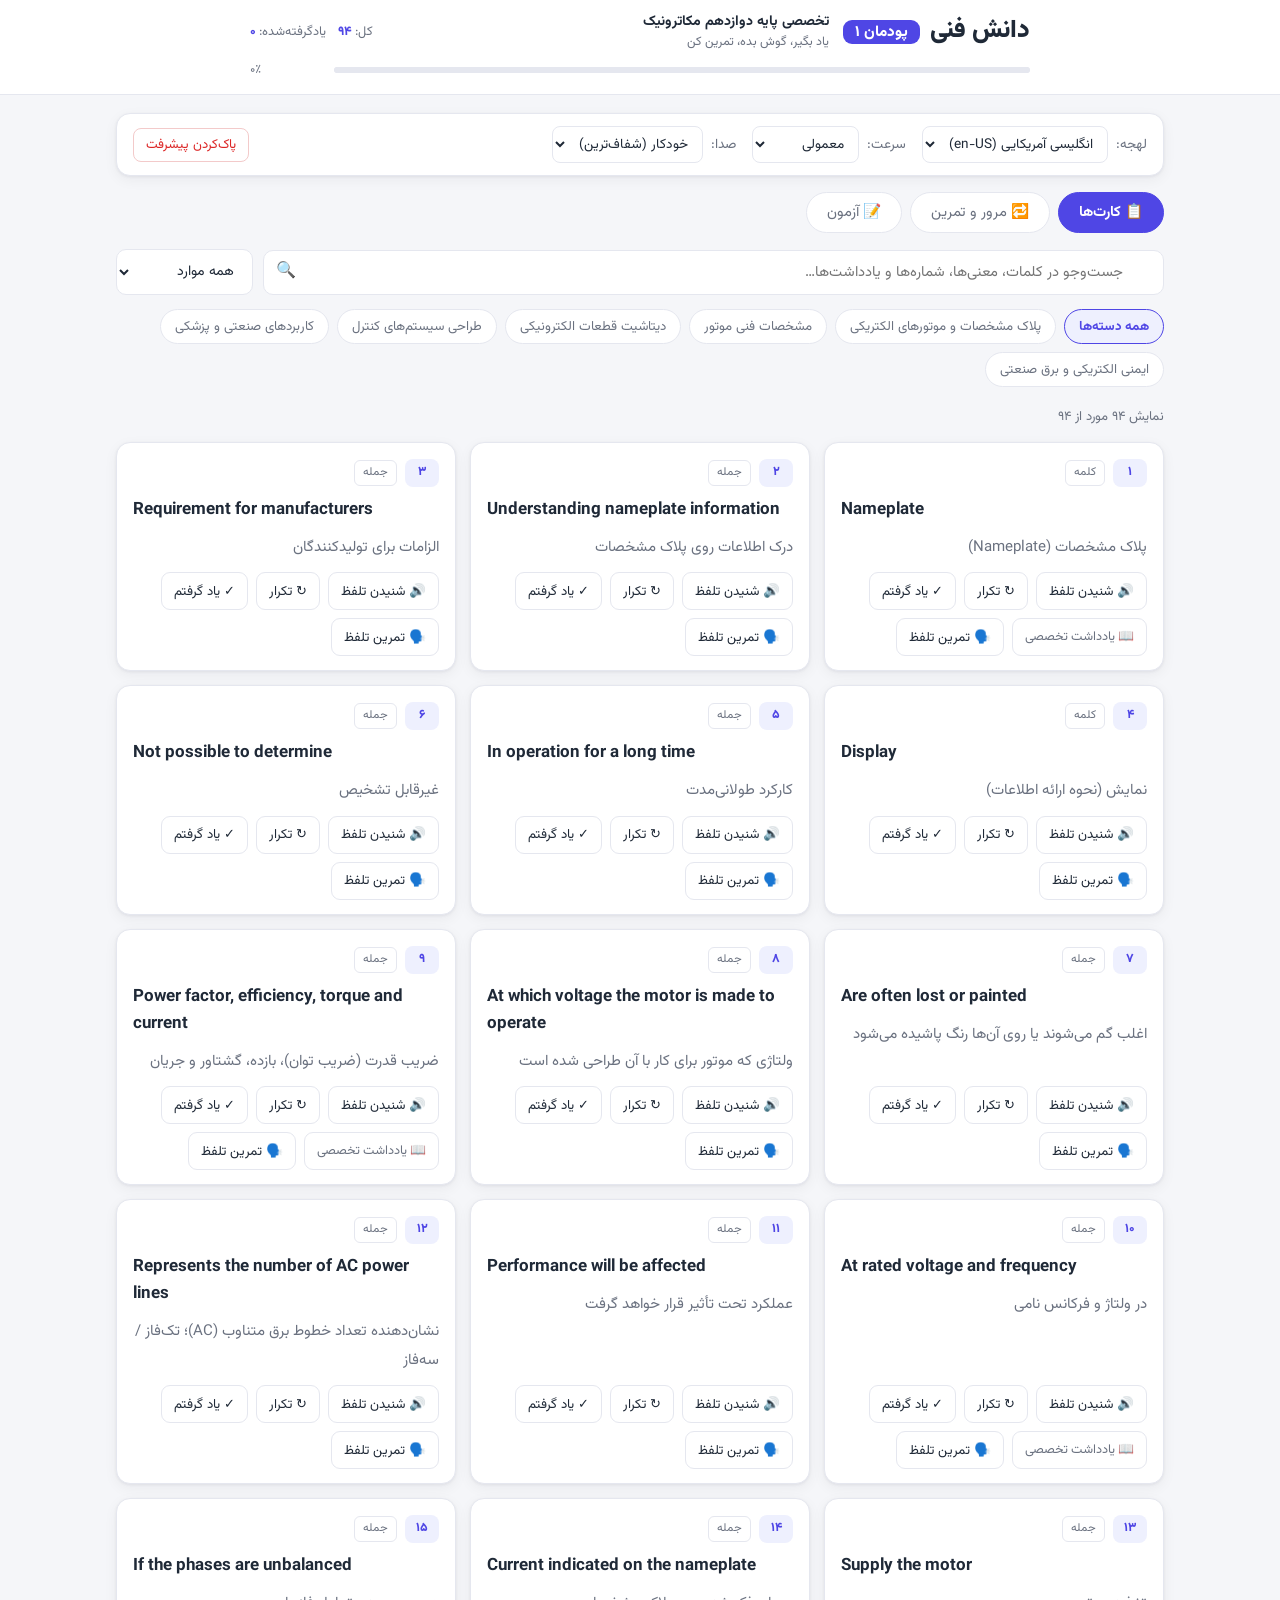
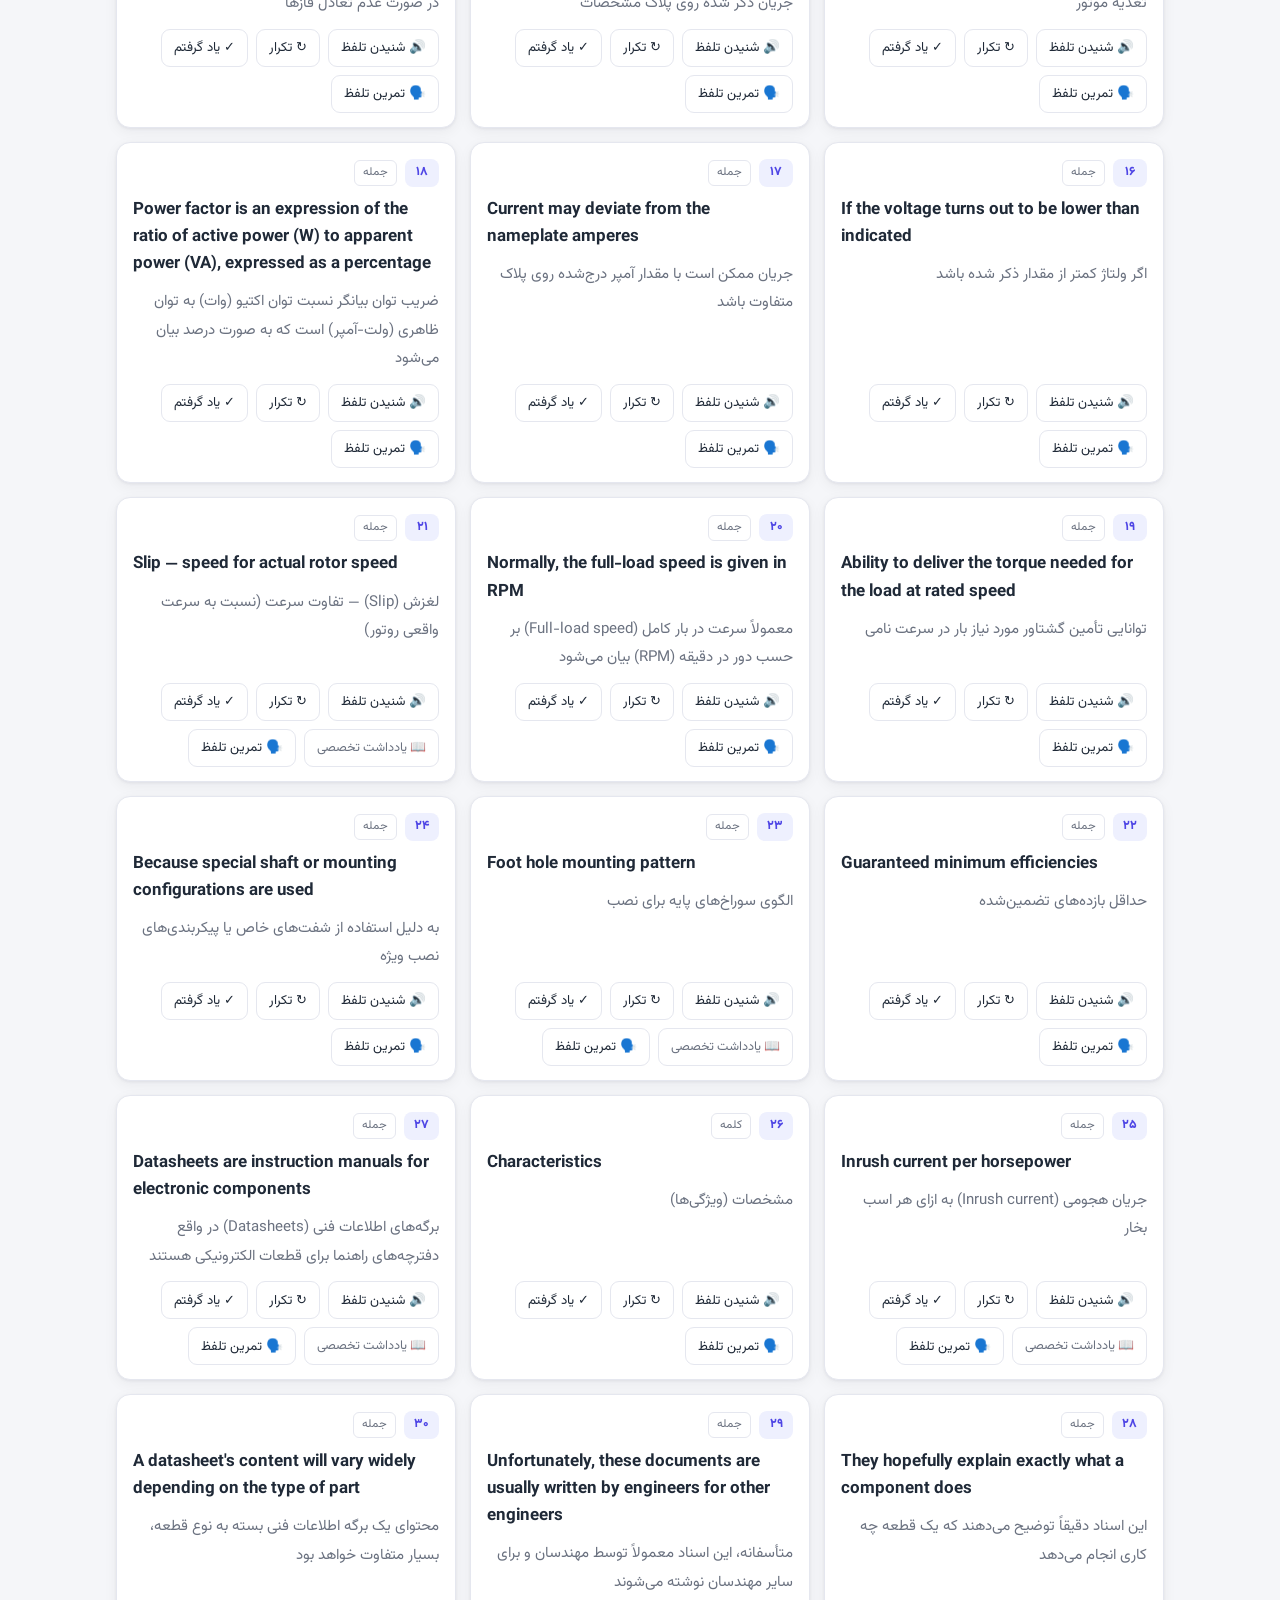
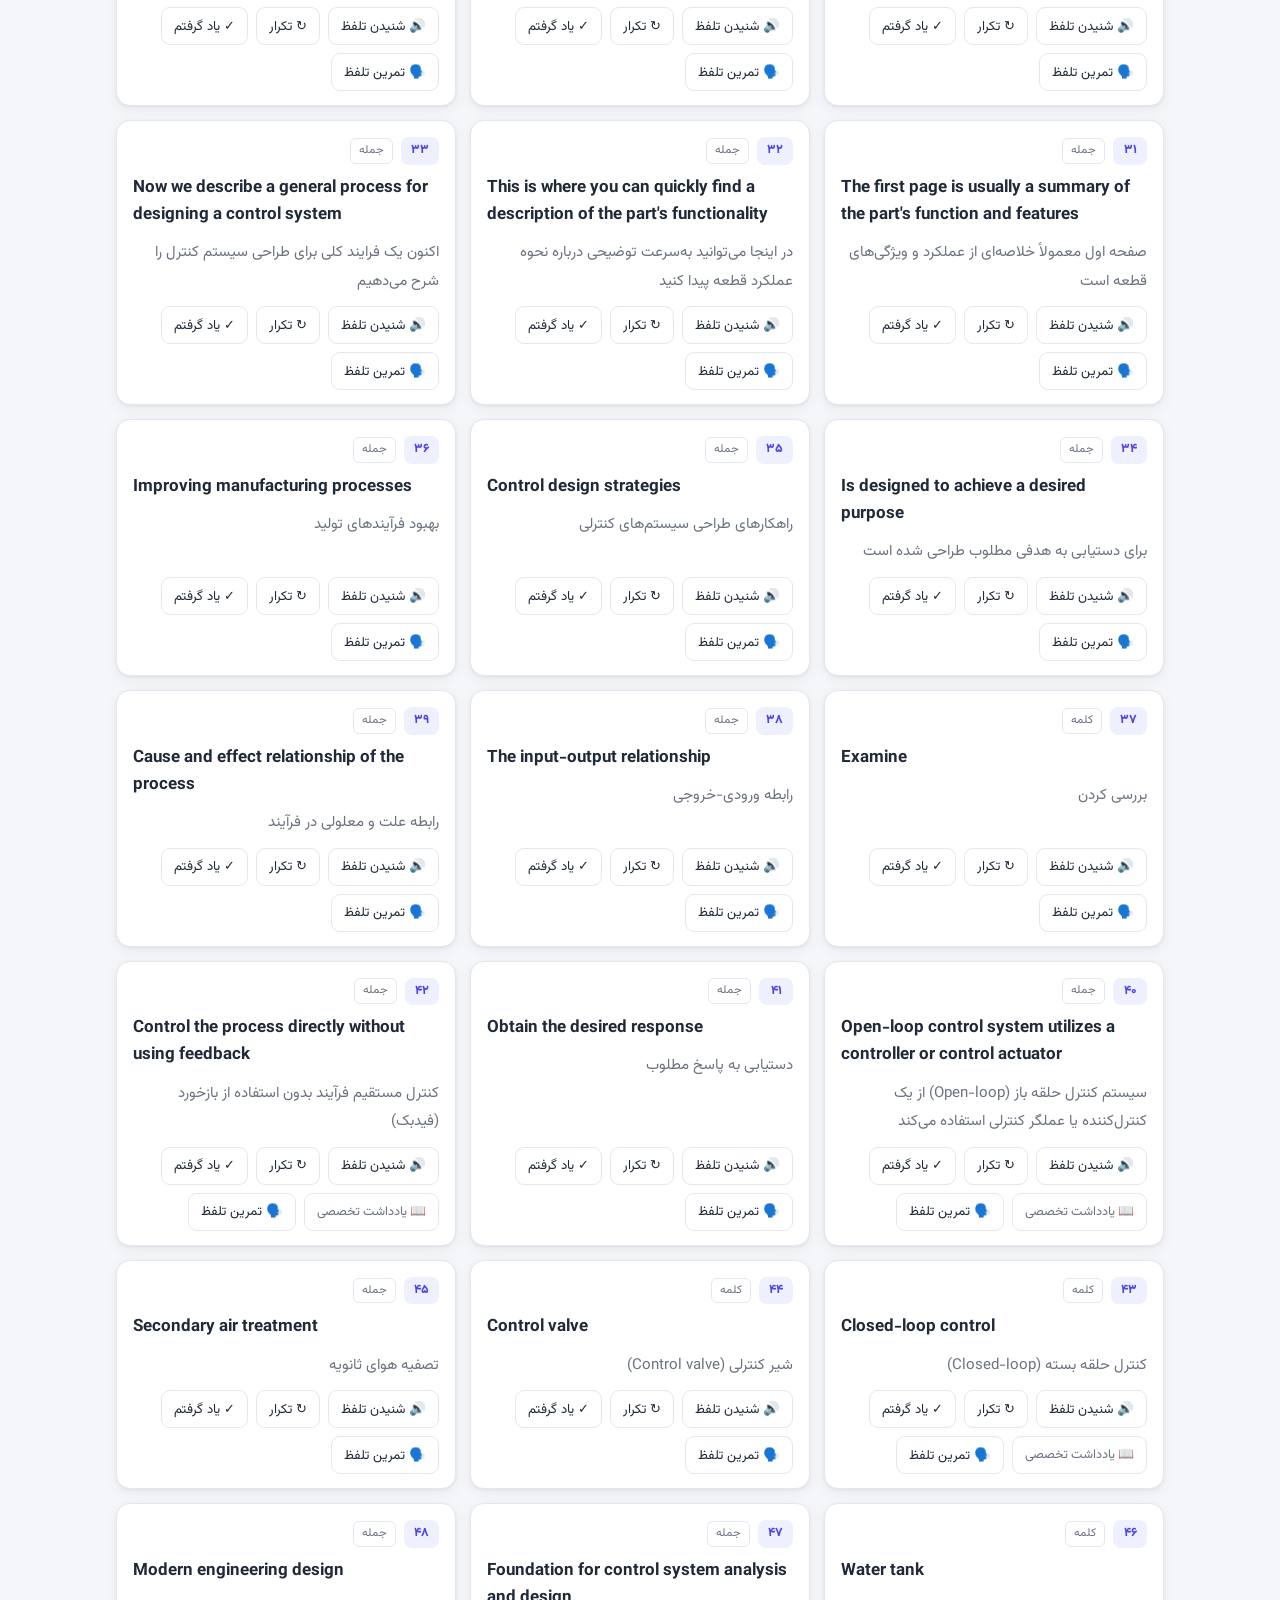
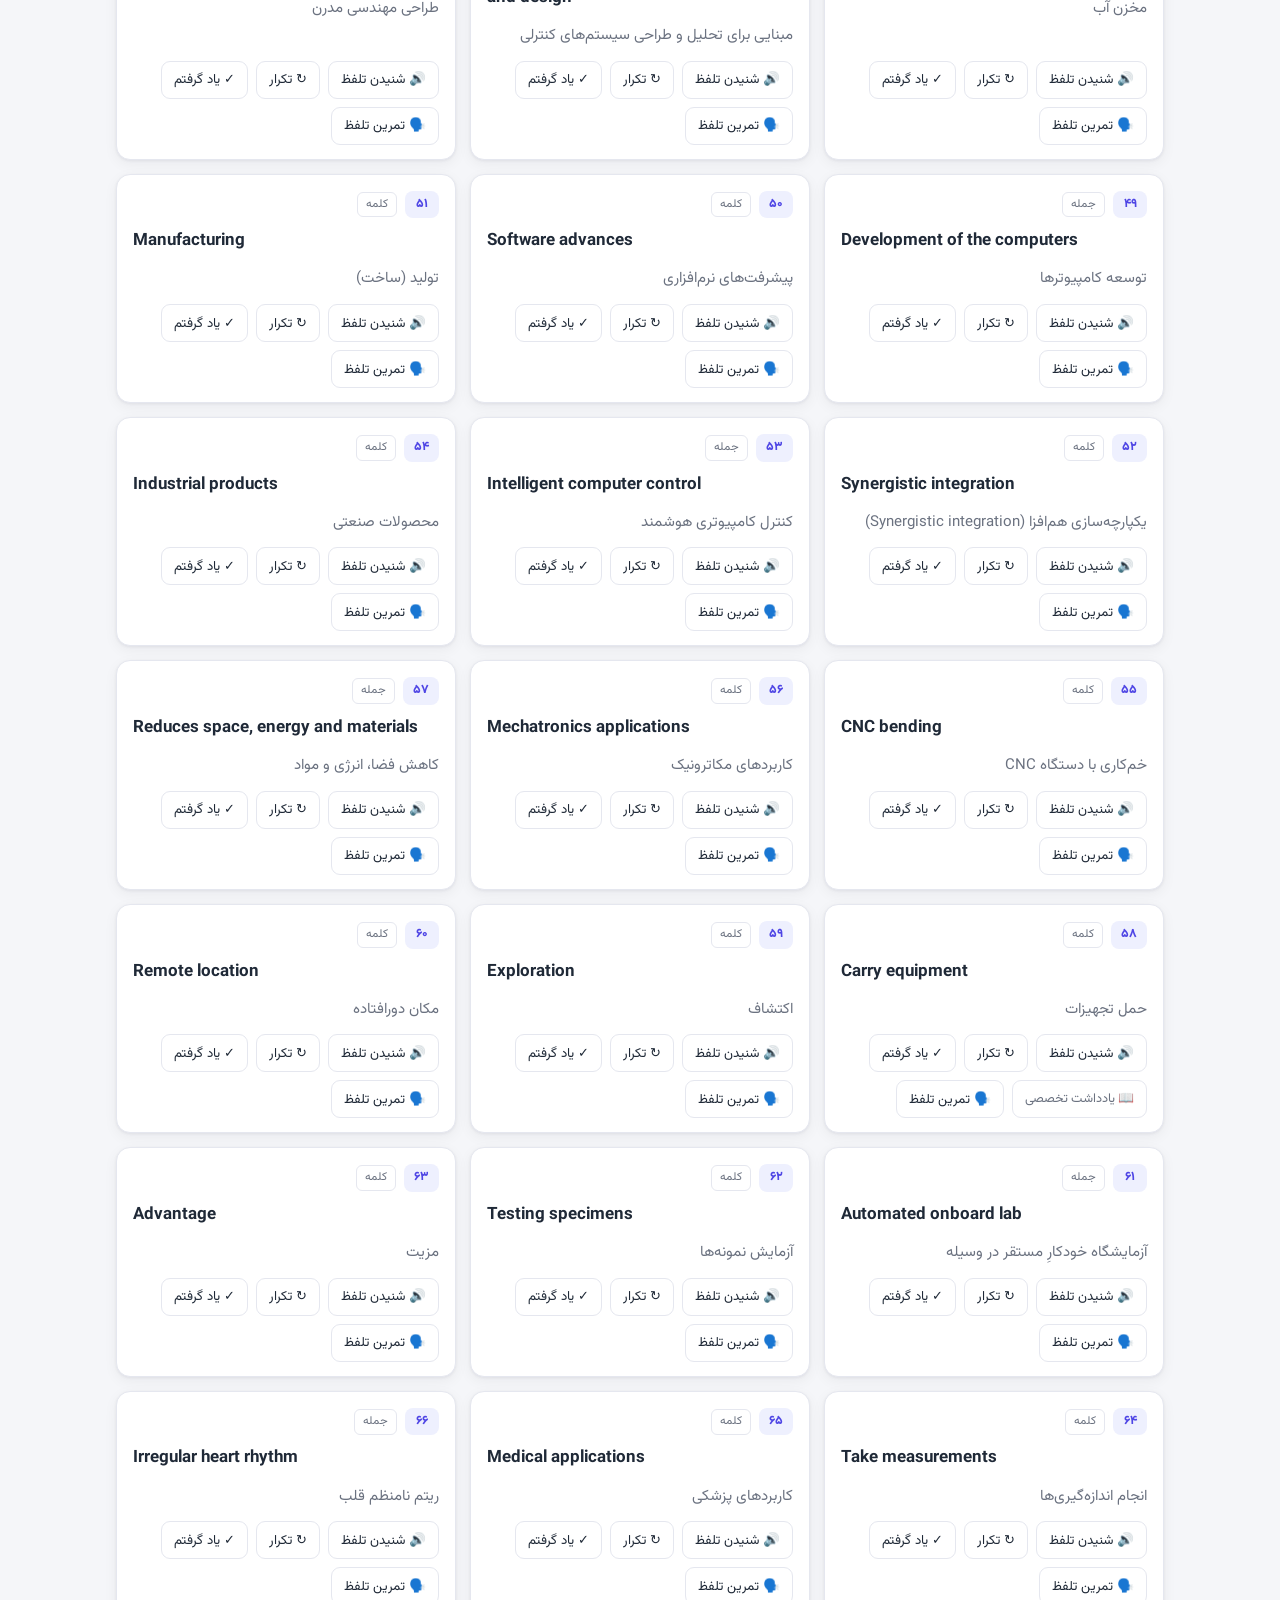
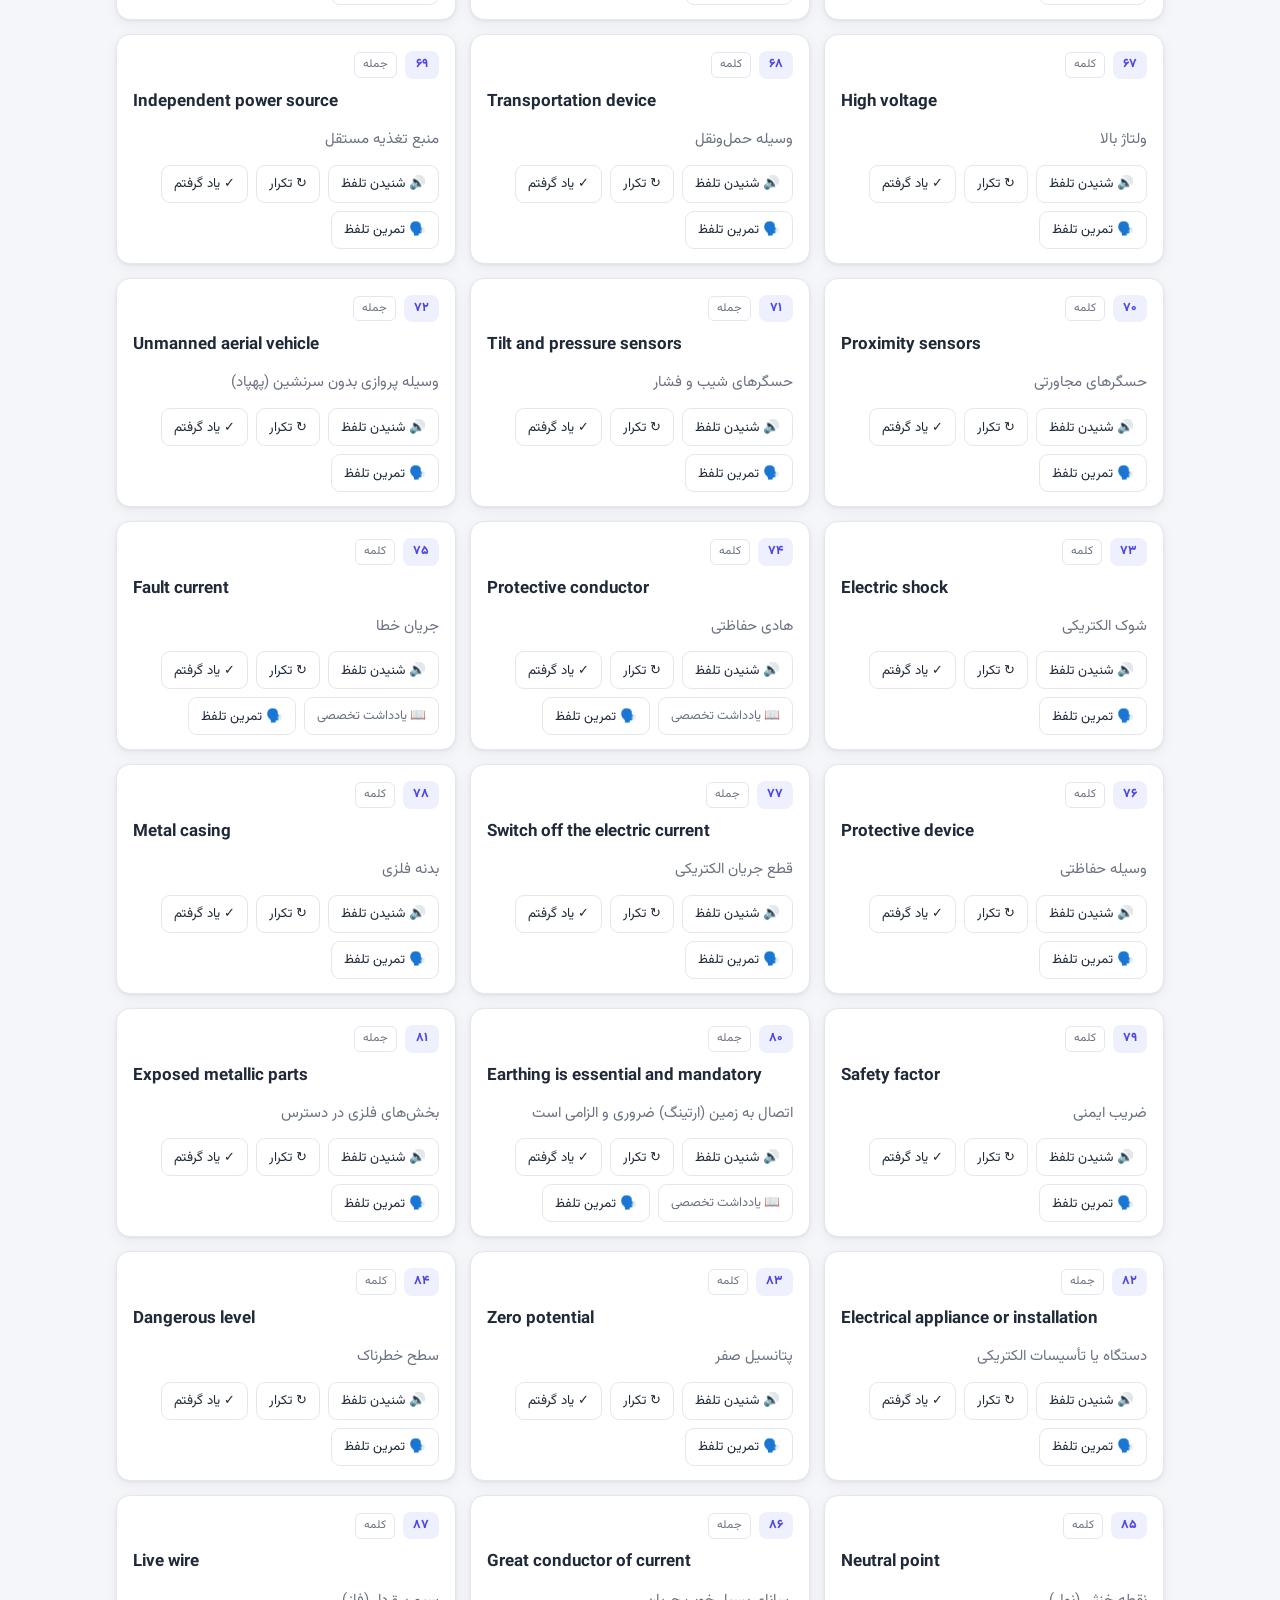
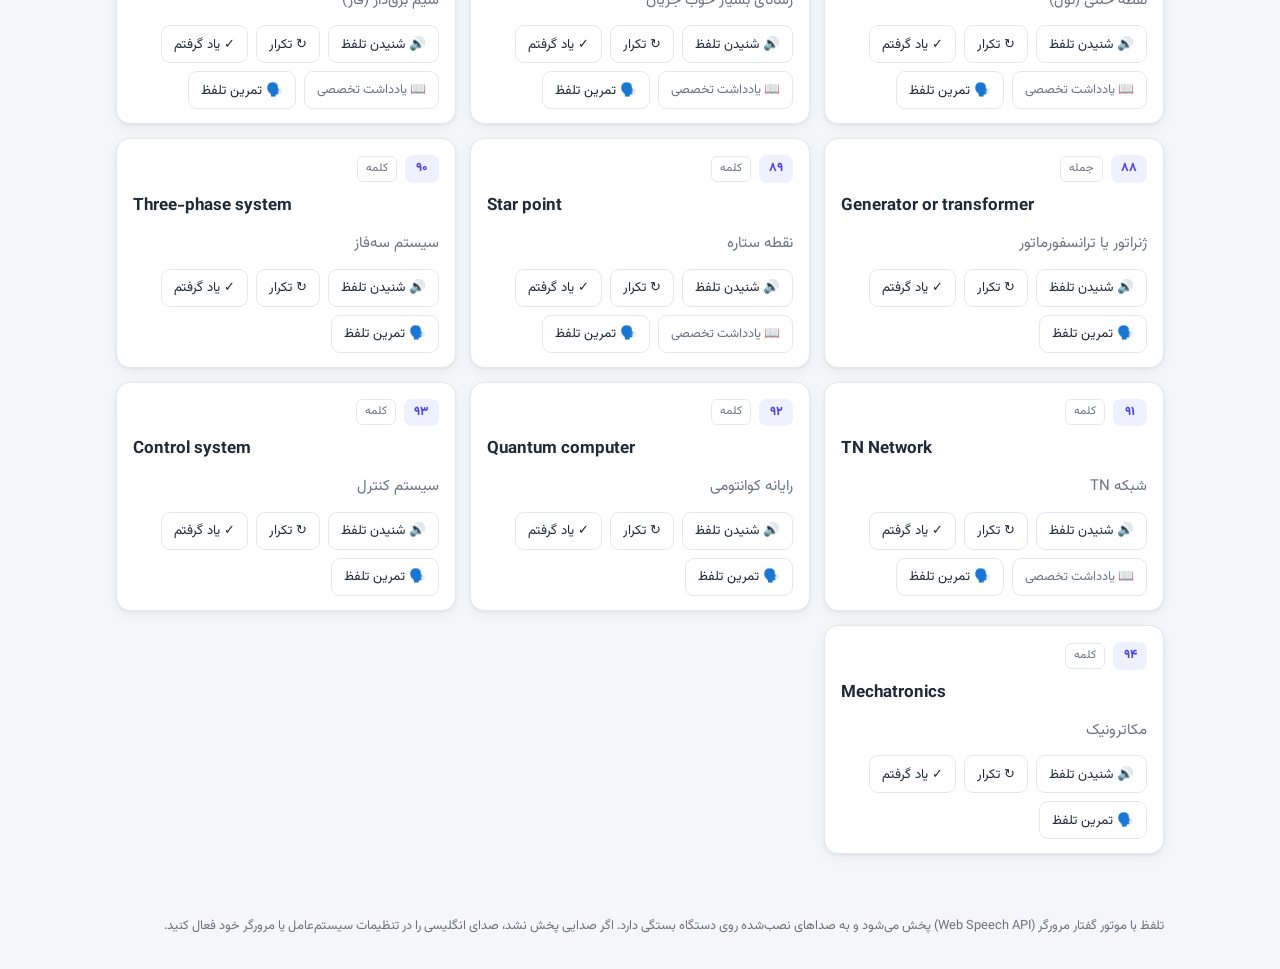
==== commit 07e6f3ae: "رفع خطای سینتکس: کامای جاافتاده پس از آیتم ۹۲" ====
--- a/index.html
+++ b/index.html
@@ -447,7 +447,7 @@
   {n:89, cat:"c6", en:"Star point", fa:"نقطه ستاره", note:"Star point: نقطهٔ مشترک اتصال ستاره‌ای سیم‌پیچ‌ها؛ بسته به مدار ممکن است با نقطهٔ نول مرتبط باشد اما همیشه مترادف نیست."},
   {n:90, cat:"c6", en:"Three-phase system", fa:"سیستم سه‌فاز"},
   {n:91, cat:"c6", en:"TN Network", fa:"شبکه TN", note:"TN Network: نوعی آرایش سیستم اتصال زمین در تأسیسات الکتریکی است."},
-  {n:92, cat:"c6", en:"Quantum computer", fa:"رایانه کوانتومی"}
+  {n:92, cat:"c6", en:"Quantum computer", fa:"رایانه کوانتومی"},
   {n:93, cat:"c4", en:"Control system", fa:"سیستم کنترل"},
   {n:94, cat:"c4", en:"Mechatronics", fa:"مکاترونیک"},
 ];
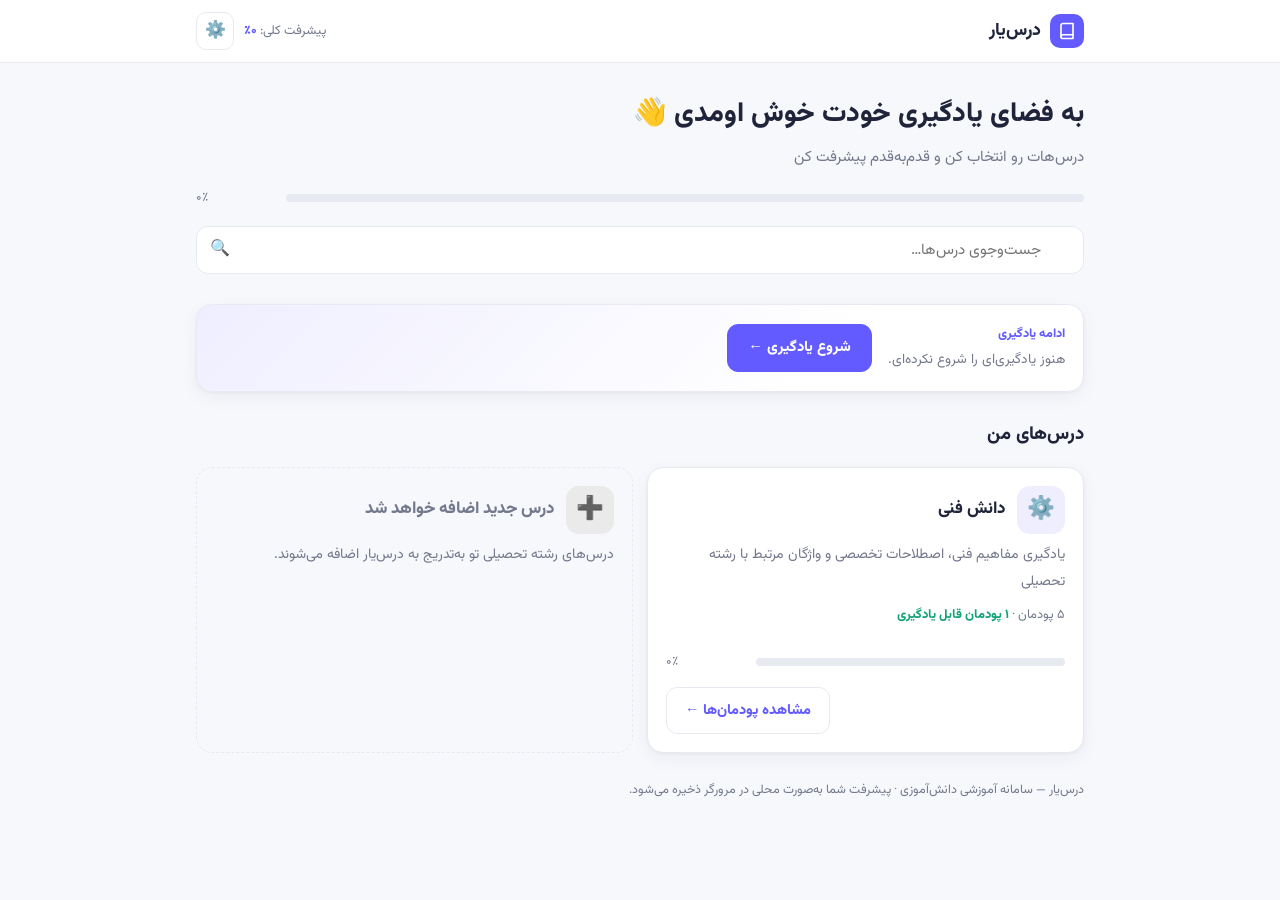
==== commit fe09b408: "تبدیل به سامانه آموزشی درس‌یار: صفحه اصلی، صفحه پودمان‌ها، اتصال پودمان اول و پالت جدید" ====
--- a/index.html
+++ b/index.html
@@ -3,10 +3,11 @@
 <head>
 <meta charset="UTF-8">
 <meta name="viewport" content="width=device-width, initial-scale=1.0">
-<meta name="description" content="آموزش تعاملی واژگان و جملات تخصصی انگلیسی دانش فنی پایه دوازدهم مکاترونیک — پودمان ۱؛ با تلفظ صوتی، تمرین، مرور و آزمون.">
-<title>دانش فنی — پودمان ۱ | پایه دوازدهم مکاترونیک</title>
+<meta name="description" content="درس‌یار — سامانه آموزشی دانش‌آموزی: درس‌های خود را انتخاب کنید، وارد پودمان‌ها شوید و قدم‌به‌قدم پیشرفت کنید.">
+<title>درس‌یار — فضای یادگیری تو</title>
 <link rel="preload" href="fonts/Vazirmatn-Regular.woff2" as="font" type="font/woff2" crossorigin>
 <link rel="preload" href="fonts/Vazirmatn-ExtraBold.woff2" as="font" type="font/woff2" crossorigin>
+<link rel="stylesheet" href="darsyar.css">
 <style>
   @font-face{
     font-family:"Vazirmatn";
@@ -15,984 +16,212 @@
   }
   @font-face{
     font-family:"Vazirmatn";
-    src:url("fonts/Vazirmatn-Bold.woff2") format("woff2-variations");
-    font-weight:700;font-style:normal;font-display:swap;
-  }
-  @font-face{
-    font-family:"Vazirmatn";
     src:url("fonts/Vazirmatn-ExtraBold.woff2") format("woff2-variations");
     font-weight:800;font-style:normal;font-display:swap;
-  }
-  @font-face{
-    font-family:"Vazirmatn";
-    src:url("fonts/Vazirmatn-Black.woff2") format("woff2-variations");
-    font-weight:900;font-style:normal;font-display:swap;
-  }
-  :root{
-    --bg:#f5f6f9;
-    --card:#ffffff;
-    --border:#e5e7ef;
-    --text:#1f2937;
-    --muted:#6b7280;
-    --primary:#4f46e5;
-    --primary-soft:#eef0fe;
-    --primary-dark:#3f38c9;
-    --success:#0e9f6e;
-    --success-soft:#e6f7f0;
-    --danger:#dc2626;
-    --radius:14px;
-    --shadow:0 1px 3px rgba(17,24,39,.06),0 4px 14px rgba(17,24,39,.05);
-  }
-  *{box-sizing:border-box;margin:0;padding:0}
-  html{scroll-behavior:smooth;overflow-anchor:none}
-  body{
-    font-family:"Vazirmatn","Noto Sans Arabic",Tahoma,"Segoe UI",sans-serif;
-    background:var(--bg);
-    color:var(--text);
-    line-height:1.9;
-    font-size:16px;
-    min-height:100vh;
-  }
-  .en{direction:ltr;unicode-bidi:isolate;font-family:"Segoe UI","Vazirmatn",Tahoma,sans-serif;text-align:start}
-  button{font-family:inherit;cursor:pointer}
-  :focus-visible{outline:2px solid var(--primary);outline-offset:2px;border-radius:6px}
-
-  /* ---------- Header ---------- */
-  /* هدر fixed است (نه sticky): جمع‌شدنش هیچ تغییری در چیدمان سند و اسکرول نمی‌دهد
-     و دیگر نیازی به جبران اسکرول نیست — بدون پرش و بدون فیدبک‌لوپ در موبایل */
-  header{
-    background:var(--card);
-    border-bottom:1px solid var(--border);
-    padding:12px 16px 12px;
-    position:fixed;top:0;right:0;left:0;z-index:50;
-  }
-  body{padding-top:95px}
-  .head-inner{max-width:780px;margin:0 auto}
-  .head-row{display:flex;flex-wrap:wrap;align-items:center;gap:4px 14px}
-  h1{font-size:1.55rem;font-weight:900;display:inline-flex;align-items:center;gap:10px;line-height:1.5}
-  .title-main{color:var(--text)}
-  .title-badge{
-    background:var(--primary);color:#fff;border-radius:9px;
-    padding:1px 12px;font-size:.95rem;font-weight:800;letter-spacing:0;
-  }
-  .title-side{display:flex;flex-direction:column;line-height:1.5}
-  .title-sub{font-size:.88rem;font-weight:700;color:var(--text)}
-  .subtitle{color:var(--muted);font-size:.78rem}
-  .head-stats{margin-inline-start:auto;display:flex;gap:12px;font-size:.8rem;color:var(--muted)}
-  .head-stats b{color:var(--primary);font-weight:800}
-  .progress-wrap{margin-top:6px;display:flex;align-items:center;gap:10px}
-  header.compact{padding:6px 16px 7px}
-  header.compact h1{font-size:1.08rem;gap:8px}
-  header.compact .title-badge{font-size:.8rem}
-  header.compact .title-side{display:none}
-  header.compact .head-stats{font-size:.72rem}
-  header.compact .progress-wrap{margin-top:3px}
-  progress{flex:1;appearance:none;height:6px;border-radius:99px;overflow:hidden;background:var(--border)}
-  progress::-webkit-progress-bar{background:var(--border);border-radius:99px}
-  progress::-webkit-progress-value{background:var(--primary);border-radius:99px;transition:width .3s}
-  .progress-label{font-size:.8rem;color:var(--muted);min-width:74px;text-align:end}
-
-  main{max-width:1080px;margin:0 auto;padding:18px 16px 60px}
-
-  /* ---------- Settings ---------- */
-  .settings{
-    display:flex;flex-wrap:wrap;gap:10px 16px;align-items:center;
-    background:var(--card);border:1px solid var(--border);border-radius:var(--radius);
-    padding:12px 16px;margin-bottom:16px;box-shadow:var(--shadow);
-  }
-  .settings label{font-size:.85rem;color:var(--muted);display:flex;align-items:center;gap:8px}
-  select{
-    font-family:inherit;font-size:.85rem;padding:6px 10px;border:1px solid var(--border);
-    border-radius:8px;background:var(--card);color:var(--text);max-width:100%;
-  }
-  #voice{max-width:min(230px,58vw)}
-  .btn-reset{
-    margin-inline-start:auto;font-size:.82rem;color:var(--danger);background:none;
-    border:1px solid #f3caca;border-radius:8px;padding:6px 12px;transition:background .15s;
-  }
-  .btn-reset:hover{background:#fdf1f1}
-
-  /* ---------- Tabs ---------- */
-  .tabs{display:flex;gap:8px;margin-bottom:16px;flex-wrap:wrap}
-  .tab-btn{
-    border:1px solid var(--border);background:var(--card);border-radius:99px;
-    padding:8px 20px;font-size:.92rem;font-weight:500;color:var(--muted);transition:all .15s;
-  }
-  .tab-btn[aria-selected="true"]{background:var(--primary);border-color:var(--primary);color:#fff;font-weight:700}
-  .tab-panel{display:none}
-  .tab-panel.active{display:block}
-
-  /* ---------- Toolbar ---------- */
-  .toolbar{display:flex;flex-wrap:wrap;gap:10px;margin-bottom:14px;align-items:center}
-  .search-wrap{position:relative;flex:1;min-width:230px}
-  .search-wrap input{
-    width:100%;font-family:inherit;font-size:.92rem;padding:10px 40px 10px 14px;
-    border:1px solid var(--border);border-radius:10px;background:var(--card);
-  }
-  .search-wrap .icon{position:absolute;inset-inline-end:13px;top:50%;transform:translateY(-50%);color:var(--muted);pointer-events:none}
-  select.filter{padding:10px 14px;border-radius:10px;font-size:.88rem}
-  .chips{display:flex;flex-wrap:wrap;gap:8px;margin-bottom:18px}
-  .chip{
-    border:1px solid var(--border);background:var(--card);border-radius:99px;
-    padding:6px 14px;font-size:.83rem;color:var(--muted);transition:all .15s;
-  }
-  .chip[aria-pressed="true"]{background:var(--primary-soft);border-color:var(--primary);color:var(--primary);font-weight:700}
-  .result-count{font-size:.82rem;color:var(--muted);margin-bottom:12px}
-
-  /* ---------- Cards ---------- */
-  .grid{display:grid;grid-template-columns:repeat(auto-fill,minmax(310px,1fr));gap:14px}
-  .card{
-    background:var(--card);border:1px solid var(--border);border-radius:var(--radius);
-    padding:16px 16px 14px;box-shadow:var(--shadow);display:flex;flex-direction:column;gap:10px;
-    transition:box-shadow .15s;
-  }
-  .card:hover{box-shadow:0 2px 6px rgba(17,24,39,.08),0 8px 22px rgba(17,24,39,.07)}
-  .card.learned{border-color:#bfe8d6;background:linear-gradient(0deg,var(--success-soft),#fff 60%)}
-  .card-top{display:flex;align-items:center;gap:8px}
-  .num{
-    background:var(--primary-soft);color:var(--primary);font-weight:800;font-size:.78rem;
-    border-radius:8px;padding:2px 10px;min-width:34px;text-align:center;
-  }
-  .kind{font-size:.72rem;color:var(--muted);border:1px solid var(--border);border-radius:6px;padding:1px 8px}
-  .learned-badge{
-    margin-inline-start:auto;font-size:.75rem;color:var(--success);font-weight:700;display:none;align-items:center;gap:4px;
-  }
-  .card.learned .learned-badge{display:inline-flex}
-  .en-text{font-size:1.06rem;font-weight:600;line-height:1.6}
-  .fa-text{font-size:.94rem;color:var(--muted)}
-  .actions{display:flex;flex-wrap:wrap;gap:8px;margin-top:auto}
-  .btn{
-    border:1px solid var(--border);background:var(--card);border-radius:9px;
-    padding:7px 12px;font-size:.83rem;color:var(--text);display:inline-flex;align-items:center;gap:6px;
-    transition:all .15s;min-height:38px;
-  }
-  .btn:hover{border-color:var(--primary);color:var(--primary)}
-  .btn.playing{background:var(--primary);border-color:var(--primary);color:#fff}
-  .btn-learn.learned{background:var(--success);border-color:var(--success);color:#fff}
-  .btn-note{font-size:.8rem;color:var(--muted)}
-  .note{
-    display:none;background:#f8f9fc;border:1px dashed var(--border);border-radius:10px;
-    padding:10px 12px;font-size:.84rem;color:var(--muted);white-space:pre-line;
-  }
-  .note.open{display:block}
-
-  /* ---------- Practice panel ---------- */
-  .practice{display:none;border-top:1px solid var(--border);padding-top:12px;margin-top:2px}
-  .practice.open{display:block}
-  .practice .hint{font-size:.8rem;color:var(--muted);margin-bottom:8px}
-  .practice .row{display:flex;flex-wrap:wrap;gap:8px;align-items:center}
-  .mic-result{margin-top:8px;font-size:.86rem;display:none}
-  .mic-result.show{display:block}
-  .score-bar{height:6px;background:var(--border);border-radius:99px;overflow:hidden;margin-top:6px}
-  .score-bar>span{display:block;height:100%;background:var(--primary);border-radius:99px;transition:width .4s}
-  .score-good{background:var(--success)!important}
-
-  /* ---------- Review / Quiz ---------- */
-  .stage{
-    max-width:640px;margin:0 auto;background:var(--card);border:1px solid var(--border);
-    border-radius:18px;box-shadow:var(--shadow);padding:30px 24px;text-align:center;
-  }
-  .stage .num{font-size:.85rem}
-  .stage .en-big{font-size:1.5rem;font-weight:700;line-height:1.7;margin:18px 0 6px}
-  .stage .fa-big{font-size:1.15rem;color:var(--text);min-height:56px;display:flex;align-items:center;justify-content:center}
-  .fa-big.hidden-fa .fa-value{visibility:hidden}
-  .counter{color:var(--muted);font-size:.85rem;margin-top:18px}
-  .stage-actions{display:flex;flex-wrap:wrap;justify-content:center;gap:10px;margin-top:18px}
-  .btn-primary{
-    background:var(--primary);border-color:var(--primary);color:#fff;font-weight:700;
-  }
-  .btn-primary:hover{background:var(--primary-dark);color:#fff}
-  .empty{
-    text-align:center;color:var(--muted);padding:50px 10px;font-size:.95rem;
-  }
-  .toast{
-    position:fixed;bottom:20px;inset-inline:0;margin:0 auto;width:max-content;max-width:90vw;
-    background:#1f2937;color:#fff;border-radius:10px;padding:11px 20px;font-size:.88rem;
-    z-index:100;opacity:0;pointer-events:none;transition:opacity .25s;
-  }
-  .toast.show{opacity:1}
-
-  footer{
-    max-width:1080px;margin:0 auto;padding:0 16px 30px;color:var(--muted);font-size:.8rem;
-  }
-
-  @media (max-width:600px){
-    h1{font-size:1.3rem;gap:8px}
-    .title-badge{font-size:.85rem}
-    .head-stats{width:100%;margin-inline-start:0}
-    .stage{padding:22px 16px}
-    .stage .en-big{font-size:1.25rem}
-  }
-  @media (prefers-reduced-motion:reduce){
-    *{transition:none!important;animation:none!important;scroll-behavior:auto}
   }
 </style>
 </head>
 <body>
 
-<header>
-  <div class="head-inner">
-    <div class="head-row">
-      <h1><span class="title-main">دانش فنی</span><span class="title-badge">پودمان ۱</span></h1>
-      <div class="title-side">
-        <span class="title-sub">تخصصی پایه دوازدهم مکاترونیک</span>
-        <span class="subtitle">یاد بگیر، گوش بده، تمرین کن</span>
-      </div>
-      <div class="head-stats">
-        <span>کل: <b id="stat-total">۹۴</b></span>
-        <span>یادگرفته‌شده: <b id="stat-learned">۰</b></span>
-      </div>
-    </div>
-    <div class="progress-wrap">
-      <progress id="progress" value="0" max="100" aria-label="پیشرفت کلی یادگیری"></progress>
-      <span class="progress-label" id="progress-label">۰٪</span>
+<header class="site-header">
+  <div class="wrap head-row">
+    <a class="brand" href="index.html">
+      <span class="logo" aria-hidden="true">
+        <svg width="18" height="18" viewBox="0 0 24 24" fill="none" stroke="currentColor" stroke-width="2.2" stroke-linecap="round" stroke-linejoin="round"><path d="M4 19.5A2.5 2.5 0 0 1 6.5 17H20"/><path d="M6.5 2H20v20H6.5A2.5 2.5 0 0 1 4 19.5v-15A2.5 2.5 0 0 1 6.5 2z"/></svg>
+      </span>
+      درس‌یار
+    </a>
+    <div class="head-tools">
+      <span class="overall-chip" id="head-progress"></span>
+      <button class="icon-btn" id="btn-settings" aria-label="تنظیمات" title="تنظیمات">⚙️</button>
     </div>
   </div>
 </header>
 
-<main>
-  <section class="settings" aria-label="تنظیمات تلفظ">
-    <label>لهجه:
-      <select id="accent">
-        <option value="en-US">انگلیسی آمریکایی (en-US)</option>
-        <option value="en-GB">انگلیسی بریتیش (en-GB)</option>
-      </select>
-    </label>
-    <label>سرعت:
-      <select id="rate">
-        <option value="0.7">آهسته</option>
-        <option value="1" selected>معمولی</option>
-        <option value="1.25">کمی سریع‌تر</option>
-      </select>
-    </label>
-    <label>صدا:
-      <select id="voice">
-        <option value="auto">خودکار (شفاف‌ترین)</option>
-      </select>
-    </label>
-    <button class="btn-reset" id="btn-reset">پاک‌کردن پیشرفت</button>
+<main class="wrap">
+  <section class="hero">
+    <h1>به فضای یادگیری خودت خوش اومدی 👋</h1>
+    <p class="sub">درس‌هات رو انتخاب کن و قدم‌به‌قدم پیشرفت کن</p>
+    <div class="overall-wrap">
+      <progress id="overall-progress" value="0" max="100" aria-label="پیشرفت کلی"></progress>
+      <span class="progress-label" id="overall-label">۰٪</span>
+    </div>
+    <div class="search-wrap">
+      <input type="search" id="course-search" placeholder="جست‌وجوی درس‌ها…" aria-label="جست‌وجوی درس‌ها">
+      <span class="icon" aria-hidden="true">🔍</span>
+    </div>
   </section>
 
-  <div class="tabs" role="tablist" aria-label="بخش‌های آموزش">
-    <button class="tab-btn" role="tab" aria-selected="true" data-tab="cards">📋 کارت‌ها</button>
-    <button class="tab-btn" role="tab" aria-selected="false" data-tab="review">🔁 مرور و تمرین</button>
-    <button class="tab-btn" role="tab" aria-selected="false" data-tab="quiz">📝 آزمون</button>
-  </div>
-
-  <!-- ================= کارت‌ها ================= -->
-  <section class="tab-panel active" id="panel-cards" role="tabpanel">
-    <div class="toolbar">
-      <div class="search-wrap">
-        <input type="search" id="search" placeholder="جست‌وجو در کلمات، معنی‌ها، شماره‌ها و یادداشت‌ها…" aria-label="جست‌وجو">
-        <span class="icon" aria-hidden="true">🔍</span>
-      </div>
-      <select class="filter" id="filter" aria-label="فیلتر وضعیت">
-        <option value="all">همه موارد</option>
-        <option value="learned">یادگرفته‌شده‌ها</option>
-        <option value="unlearned">یادنگرفته‌شده‌ها</option>
-        <option value="word">فقط کلمات</option>
-        <option value="sentence">فقط جمله‌ها</option>
-      </select>
-    </div>
-    <div class="chips" id="chips" role="group" aria-label="فیلتر دسته‌بندی"></div>
-    <div class="result-count" id="result-count" aria-live="polite"></div>
-    <div class="grid" id="grid"></div>
-    <div class="empty" id="cards-empty" hidden>موردی مطابق جست‌وجو و فیلترهای انتخابی پیدا نشد.</div>
-  </section>
-
-  <!-- ================= مرور و تمرین ================= -->
-  <section class="tab-panel" id="panel-review" role="tabpanel">
-    <div class="stage">
-      <span class="num" id="rv-num"></span>
-      <div class="en-big en" id="rv-en" dir="ltr"></div>
-      <div class="fa-big" id="rv-fa-wrap"><span class="fa-value" id="rv-fa"></span></div>
-      <div class="stage-actions">
-        <button class="btn" id="rv-play">🔊 شنیدن تلفظ</button>
-        <button class="btn" id="rv-reveal">👁️ نمایش ترجمه</button>
-        <button class="btn btn-learn" id="rv-learn">✓ یاد گرفتم</button>
-      </div>
-      <div class="stage-actions">
-        <button class="btn" id="rv-prev">→ قبلی</button>
-        <button class="btn btn-primary" id="rv-next">بعدی ←</button>
-      </div>
-      <div class="counter" id="rv-counter"></div>
-    </div>
-  </section>
-
-  <!-- ================= آزمون ================= -->
-  <section class="tab-panel" id="panel-quiz" role="tabpanel">
-    <div class="stage">
-      <span class="num" id="qz-num"></span>
-      <div class="en-big en" id="qz-en" dir="ltr"></div>
-      <div class="fa-big" id="qz-fa-wrap"><span class="fa-value" id="qz-fa"></span></div>
-      <div class="stage-actions">
-        <button class="btn" id="qz-play">🔊 شنیدن تلفظ</button>
-        <button class="btn btn-primary" id="qz-reveal">نمایش پاسخ</button>
-        <button class="btn btn-primary" id="qz-next" hidden>سؤال بعدی ←</button>
-      </div>
-      <div class="counter" id="qz-counter"></div>
-    </div>
+  <section class="continue" id="continue-card" aria-live="polite"></section>
+
+  <section>
+    <div class="sec-head">
+      <h2>درس‌های من</h2>
+    </div>
+    <div class="courses" id="courses"></div>
+    <div class="empty" id="courses-empty" hidden>درسی مطابق جست‌وجو پیدا نشد.</div>
   </section>
 </main>
 
+<dialog id="settings-dialog">
+  <h3>تنظیمات</h3>
+  <p id="settings-progress"></p>
+  <p>پیشرفت تو فقط در همین مرورگر (localStorage) ذخیره می‌شود؛ پاک‌کردن داده‌های مرورگر، پیشرفت را هم حذف می‌کند.</p>
+  <div class="actions">
+    <button class="btn-danger" id="btn-reset-all">پاک‌کردن کل پیشرفت</button>
+    <button class="btn-plain" id="btn-close-settings">بستن</button>
+  </div>
+</dialog>
+
 <footer>
-  تلفظ با موتور گفتار مرورگر (Web Speech API) پخش می‌شود و به صداهای نصب‌شده روی دستگاه بستگی دارد.
-  اگر صدایی پخش نشد، صدای انگلیسی را در تنظیمات سیستم‌عامل یا مرورگر خود فعال کنید.
+  درس‌یار — سامانه آموزشی دانش‌آموزی · پیشرفت شما به‌صورت محلی در مرورگر ذخیره می‌شود.
 </footer>
 
-<div class="toast" id="toast" role="status" aria-live="polite"></div>
-
+<script src="darsyar-data.js"></script>
 <script>
 "use strict";
-
-/* ================= داده‌های آموزشی (استخراج‌شده از منبع اصلی) ================= */
-const CATEGORIES = {
-  c1:"پلاک مشخصات و موتورهای الکتریکی",
-  c2:"مشخصات فنی موتور",
-  c3:"دیتاشیت قطعات الکترونیکی",
-  c4:"طراحی سیستم‌های کنترل",
-  c5:"کاربردهای صنعتی و پزشکی",
-  c6:"ایمنی الکتریکی و برق صنعتی"
-};
-
-const DATA = [
-  {n:1, cat:"c1", en:"Nameplate", fa:"پلاک مشخصات (Nameplate)", note:"Nameplate: پلاکی روی دستگاه که اطلاعات فنی آن — مانند ولتاژ، جریان و توان نامی — روی آن درج شده است."},
-  {n:2, cat:"c1", en:"Understanding nameplate information", fa:"درک اطلاعات روی پلاک مشخصات"},
-  {n:3, cat:"c1", en:"Requirement for manufacturers", fa:"الزامات برای تولیدکنندگان"},
-  {n:4, cat:"c1", en:"Display", fa:"نمایش (نحوه ارائه اطلاعات)"},
-  {n:5, cat:"c1", en:"In operation for a long time", fa:"کارکرد طولانی‌مدت"},
-  {n:6, cat:"c1", en:"Not possible to determine", fa:"غیرقابل تشخیص"},
-  {n:7, cat:"c1", en:"Are often lost or painted", fa:"اغلب گم می‌شوند یا روی آن‌ها رنگ پاشیده می‌شود"},
-  {n:8, cat:"c1", en:"At which voltage the motor is made to operate", fa:"ولتاژی که موتور برای کار با آن طراحی شده است"},
-  {n:9, cat:"c1", en:"Power factor, efficiency, torque and current", fa:"ضریب قدرت (ضریب توان)، بازده، گشتاور و جریان", note:"Torque: گشتاور؛ اثر چرخانندهٔ نیرو\nEfficiency: بازده؛ نسبت توان خروجی مفید به توان ورودی\nPower Factor: ضریب قدرت؛ ضریب توان — در حالت متداول سینوسی، نسبت توان اکتیو به توان ظاهری"},
-  {n:10, cat:"c1", en:"At rated voltage and frequency", fa:"در ولتاژ و فرکانس نامی", note:"Rated: نامی؛ مقداری که دستگاه برای کار در آن طراحی شده است."},
-  {n:11, cat:"c1", en:"Performance will be affected", fa:"عملکرد تحت تأثیر قرار خواهد گرفت"},
-  {n:12, cat:"c1", en:"Represents the number of AC power lines", fa:"نشان‌دهنده تعداد خطوط برق متناوب (AC)؛ تک‌فاز / سه‌فاز"},
-  {n:13, cat:"c1", en:"Supply the motor", fa:"تغذیه موتور"},
-  {n:14, cat:"c1", en:"Current indicated on the nameplate", fa:"جریان ذکر شده روی پلاک مشخصات"},
-  {n:15, cat:"c1", en:"If the phases are unbalanced", fa:"در صورت عدم تعادل فازها"},
-  {n:16, cat:"c1", en:"If the voltage turns out to be lower than indicated", fa:"اگر ولتاژ کمتر از مقدار ذکر شده باشد"},
-  {n:17, cat:"c1", en:"Current may deviate from the nameplate amperes", fa:"جریان ممکن است با مقدار آمپر درج‌شده روی پلاک متفاوت باشد"},
-  {n:18, cat:"c1", en:"Power factor is an expression of the ratio of active power (W) to apparent power (VA), expressed as a percentage", fa:"ضریب توان بیانگر نسبت توان اکتیو (وات) به توان ظاهری (ولت-آمپر) است که به صورت درصد بیان می‌شود"},
-  {n:19, cat:"c2", en:"Ability to deliver the torque needed for the load at rated speed", fa:"توانایی تأمین گشتاور مورد نیاز بار در سرعت نامی"},
-  {n:20, cat:"c2", en:"Normally, the full-load speed is given in RPM", fa:"معمولاً سرعت در بار کامل (Full-load speed) بر حسب دور در دقیقه (RPM) بیان می‌شود"},
-  {n:21, cat:"c2", en:"Slip — speed for actual rotor speed", fa:"لغزش (Slip) — تفاوت سرعت (نسبت به سرعت واقعی روتور)", note:"عبارت دست‌نویس و مبهم است (نیازمند بررسی). لغزش (Slip): اختلاف بین سرعت میدان مغناطیسی دوار و سرعت واقعی روتور."},
-  {n:22, cat:"c2", en:"Guaranteed minimum efficiencies", fa:"حداقل بازده‌های تضمین‌شده"},
-  {n:23, cat:"c2", en:"Foot hole mounting pattern", fa:"الگوی سوراخ‌های پایه برای نصب", note:"عبارت دست‌نویس است و احتمالاً به الگوی سوراخ‌های نصب پایهٔ موتور اشاره دارد."},
-  {n:24, cat:"c2", en:"Because special shaft or mounting configurations are used", fa:"به دلیل استفاده از شفت‌های خاص یا پیکربندی‌های نصب ویژه"},
-  {n:25, cat:"c2", en:"Inrush current per horsepower", fa:"جریان هجومی (Inrush current) به ازای هر اسب بخار", note:"از نظر فنی به جریان هجومی موتور هنگام راه‌اندازی اشاره دارد؛ واحد دقیق آن به متن اصلی و مشخصات فنی موردنظر بستگی دارد."},
-  {n:26, cat:"c2", en:"Characteristics", fa:"مشخصات (ویژگی‌ها)"},
-  {n:27, cat:"c3", en:"Datasheets are instruction manuals for electronic components", fa:"برگه‌های اطلاعات فنی (Datasheets) در واقع دفترچه‌های راهنما برای قطعات الکترونیکی هستند", note:"Datasheet: دیتاشیت یا برگهٔ اطلاعات فنی\nComponent: قطعه\nFunction: عملکرد\nFeature: ویژگی\nFunctionality: قابلیت‌ها و نحوهٔ عملکرد\nDepending on: بسته به"},
-  {n:28, cat:"c3", en:"They hopefully explain exactly what a component does", fa:"این اسناد دقیقاً توضیح می‌دهند که یک قطعه چه کاری انجام می‌دهد"},
-  {n:29, cat:"c3", en:"Unfortunately, these documents are usually written by engineers for other engineers", fa:"متأسفانه، این اسناد معمولاً توسط مهندسان و برای سایر مهندسان نوشته می‌شوند"},
-  {n:30, cat:"c3", en:"A datasheet's content will vary widely depending on the type of part", fa:"محتوای یک برگه اطلاعات فنی بسته به نوع قطعه، بسیار متفاوت خواهد بود"},
-  {n:31, cat:"c3", en:"The first page is usually a summary of the part's function and features", fa:"صفحه اول معمولاً خلاصه‌ای از عملکرد و ویژگی‌های قطعه است"},
-  {n:32, cat:"c3", en:"This is where you can quickly find a description of the part's functionality", fa:"در اینجا می‌توانید به‌سرعت توضیحی درباره نحوه عملکرد قطعه پیدا کنید"},
-  {n:33, cat:"c4", en:"Now we describe a general process for designing a control system", fa:"اکنون یک فرایند کلی برای طراحی سیستم کنترل را شرح می‌دهیم"},
-  {n:34, cat:"c4", en:"Is designed to achieve a desired purpose", fa:"برای دستیابی به هدفی مطلوب طراحی شده است"},
-  {n:35, cat:"c4", en:"Control design strategies", fa:"راهکارهای طراحی سیستم‌های کنترلی"},
-  {n:36, cat:"c4", en:"Improving manufacturing processes", fa:"بهبود فرآیندهای تولید"},
-  {n:37, cat:"c4", en:"Examine", fa:"بررسی کردن"},
-  {n:38, cat:"c4", en:"The input-output relationship", fa:"رابطه ورودی-خروجی"},
-  {n:39, cat:"c4", en:"Cause and effect relationship of the process", fa:"رابطه علت و معلولی در فرآیند"},
-  {n:40, cat:"c4", en:"Open-loop control system utilizes a controller or control actuator", fa:"سیستم کنترل حلقه باز (Open-loop) از یک کنترل‌کننده یا عملگر کنترلی استفاده می‌کند", note:"Open-loop control — کنترل حلقه‌باز: سیستم خروجی را برای اصلاح عملکرد به ورودی بازخورد نمی‌دهد.\nController — کنترل‌کننده: بخشی که فرمان کنترلی را تولید می‌کند.\nActuator — عملگر: وسیله‌ای که فرمان را به عمل فیزیکی تبدیل می‌کند."},
-  {n:41, cat:"c4", en:"Obtain the desired response", fa:"دستیابی به پاسخ مطلوب"},
-  {n:42, cat:"c4", en:"Control the process directly without using feedback", fa:"کنترل مستقیم فرآیند بدون استفاده از بازخورد (فیدبک)", note:"Feedback — بازخورد: اطلاعات برگشتی از خروجی سیستم."},
-  {n:43, cat:"c4", en:"Closed-loop control", fa:"کنترل حلقه بسته (Closed-loop)", note:"Closed-loop control — کنترل حلقه‌بسته: خروجی اندازه‌گیری می‌شود و از بازخورد برای اصلاح عملکرد سیستم استفاده می‌شود."},
-  {n:44, cat:"c4", en:"Control valve", fa:"شیر کنترلی (Control valve)"},
-  {n:45, cat:"c4", en:"Secondary air treatment", fa:"تصفیه هوای ثانویه"},
-  {n:46, cat:"c4", en:"Water tank", fa:"مخزن آب"},
-  {n:47, cat:"c4", en:"Foundation for control system analysis and design", fa:"مبنایی برای تحلیل و طراحی سیستم‌های کنترلی"},
-  {n:48, cat:"c4", en:"Modern engineering design", fa:"طراحی مهندسی مدرن"},
-  {n:49, cat:"c4", en:"Development of the computers", fa:"توسعه کامپیوترها"},
-  {n:50, cat:"c4", en:"Software advances", fa:"پیشرفت‌های نرم‌افزاری"},
-  {n:51, cat:"c4", en:"Manufacturing", fa:"تولید (ساخت)"},
-  {n:52, cat:"c4", en:"Synergistic integration", fa:"یکپارچه‌سازی هم‌افزا (Synergistic integration)"},
-  {n:53, cat:"c4", en:"Intelligent computer control", fa:"کنترل کامپیوتری هوشمند"},
-  {n:54, cat:"c4", en:"Industrial products", fa:"محصولات صنعتی"},
-  {n:55, cat:"c4", en:"CNC bending", fa:"خم‌کاری با دستگاه CNC"},
-  {n:56, cat:"c4", en:"Mechatronics applications", fa:"کاربردهای مکاترونیک"},
-  {n:57, cat:"c5", en:"Reduces space, energy and materials", fa:"کاهش فضا، انرژی و مواد"},
-  {n:58, cat:"c5", en:"Carry equipment", fa:"حمل تجهیزات", note:"عبارت دست‌نویس است. ترجمهٔ طبیعی با توجه به کاربرد «تجهیزات قابل‌حمل» است؛ اگر منظور جملهٔ امری باشد، معنی آن «تجهیزات را حمل کنید» خواهد بود."},
-  {n:59, cat:"c5", en:"Exploration", fa:"اکتشاف"},
-  {n:60, cat:"c5", en:"Remote location", fa:"مکان دورافتاده"},
-  {n:61, cat:"c5", en:"Automated onboard lab", fa:"آزمایشگاه خودکارِ مستقر در وسیله"},
-  {n:62, cat:"c5", en:"Testing specimens", fa:"آزمایش نمونه‌ها"},
-  {n:63, cat:"c5", en:"Advantage", fa:"مزیت"},
-  {n:64, cat:"c5", en:"Take measurements", fa:"انجام اندازه‌گیری‌ها"},
-  {n:65, cat:"c5", en:"Medical applications", fa:"کاربردهای پزشکی"},
-  {n:66, cat:"c5", en:"Irregular heart rhythm", fa:"ریتم نامنظم قلب"},
-  {n:67, cat:"c5", en:"High voltage", fa:"ولتاژ بالا"},
-  {n:68, cat:"c5", en:"Transportation device", fa:"وسیله حمل‌ونقل"},
-  {n:69, cat:"c5", en:"Independent power source", fa:"منبع تغذیه مستقل"},
-  {n:70, cat:"c5", en:"Proximity sensors", fa:"حسگرهای مجاورتی"},
-  {n:71, cat:"c5", en:"Tilt and pressure sensors", fa:"حسگرهای شیب و فشار"},
-  {n:72, cat:"c5", en:"Unmanned aerial vehicle", fa:"وسیله پروازی بدون سرنشین (پهپاد)"},
-  {n:73, cat:"c6", en:"Electric shock", fa:"شوک الکتریکی"},
-  {n:74, cat:"c6", en:"Protective conductor", fa:"هادی حفاظتی", note:"Protective conductor (PE): هادی حفاظتی که برای حفاظت در برابر برق‌گرفتگی به کار می‌رود."},
-  {n:75, cat:"c6", en:"Fault current", fa:"جریان خطا", note:"Fault current: جریانی که در اثر وقوع خطا — مانند اتصال کوتاه یا اتصال بدنه — برقرار می‌شود."},
-  {n:76, cat:"c6", en:"Protective device", fa:"وسیله حفاظتی"},
-  {n:77, cat:"c6", en:"Switch off the electric current", fa:"قطع جریان الکتریکی"},
-  {n:78, cat:"c6", en:"Metal casing", fa:"بدنه فلزی"},
-  {n:79, cat:"c6", en:"Safety factor", fa:"ضریب ایمنی"},
-  {n:80, cat:"c6", en:"Earthing is essential and mandatory", fa:"اتصال به زمین (ارتینگ) ضروری و الزامی است", note:"Earthing: اتصال الکتریکی مناسب به زمین برای اهداف حفاظتی یا عملکردی."},
-  {n:81, cat:"c6", en:"Exposed metallic parts", fa:"بخش‌های فلزی در دسترس"},
-  {n:82, cat:"c6", en:"Electrical appliance or installation", fa:"دستگاه یا تأسیسات الکتریکی"},
-  {n:83, cat:"c6", en:"Zero potential", fa:"پتانسیل صفر"},
-  {n:84, cat:"c6", en:"Dangerous level", fa:"سطح خطرناک"},
-  {n:85, cat:"c6", en:"Neutral point", fa:"نقطه خنثی (نول)", note:"Neutral point: نقطهٔ نول؛ با نقطهٔ ستاره همیشه مترادف نیست."},
-  {n:86, cat:"c6", en:"Great conductor of current", fa:"رسانای بسیار خوب جریان", note:"عبارت انگلیسی دست‌نویس و نامعمول است. ترجمهٔ لفظی «رسانای بسیار خوب جریان» است؛ اگر منظور ویژگی یک ماده باشد، معادل طبیعی‌تر «رسانای خوب جریان الکتریکی» است."},
-  {n:87, cat:"c6", en:"Live wire", fa:"سیم برق‌دار (فاز)", note:"Live wire: سیم برق‌دار؛ در شبکهٔ معمول تک‌فاز غالباً به سیم فاز گفته می‌شود."},
-  {n:88, cat:"c6", en:"Generator or transformer", fa:"ژنراتور یا ترانسفورماتور"},
-  {n:89, cat:"c6", en:"Star point", fa:"نقطه ستاره", note:"Star point: نقطهٔ مشترک اتصال ستاره‌ای سیم‌پیچ‌ها؛ بسته به مدار ممکن است با نقطهٔ نول مرتبط باشد اما همیشه مترادف نیست."},
-  {n:90, cat:"c6", en:"Three-phase system", fa:"سیستم سه‌فاز"},
-  {n:91, cat:"c6", en:"TN Network", fa:"شبکه TN", note:"TN Network: نوعی آرایش سیستم اتصال زمین در تأسیسات الکتریکی است."},
-  {n:92, cat:"c6", en:"Quantum computer", fa:"رایانه کوانتومی"},
-  {n:93, cat:"c4", en:"Control system", fa:"سیستم کنترل"},
-  {n:94, cat:"c4", en:"Mechatronics", fa:"مکاترونیک"},
-];
-
-/* ================= ابزارهای عمومی ================= */
-const $ = (id) => document.getElementById(id);
-const FA_DIGITS = "۰۱۲۳۴۵۶۷۸۹";
-const faNum = (v) => String(v).replace(/\d/g, (d) => FA_DIGITS[+d]);
-const isWord = (item) => item.en.trim().split(/\s+/).length <= 2;
-const itemId = (item) => "w" + item.n;
-
-function showToast(msg){
-  const t = $("toast");
-  t.textContent = msg;
-  t.classList.add("show");
-  clearTimeout(showToast._tm);
-  showToast._tm = setTimeout(() => t.classList.remove("show"), 4000);
-}
-
-function el(tag, cls, text){
-  const e = document.createElement(tag);
-  if (cls) e.className = cls;
-  if (text !== undefined) e.textContent = text;
-  return e;
-}
-
-/* ================= وضعیت و ذخیره‌سازی ================= */
-const LS_LEARNED = "elq_learned", LS_RATE = "elq_rate", LS_ACCENT = "elq_accent", LS_VOICE = "elq_voice";
-let learned = {};
-try { learned = JSON.parse(localStorage.getItem(LS_LEARNED) || "{}") || {}; } catch (_) { learned = {}; }
-
-function saveLearned(){ localStorage.setItem(LS_LEARNED, JSON.stringify(learned)); }
-
-const state = {
-  search:"", filter:"all", cat:"all",
-  reviewIdx:0, reviewOrder:[], reviewRevealed:false,
-  quizIdx:0, quizOrder:[], quizRevealed:false
-};
-
-/* ================= تلفظ (Web Speech API) ================= */
-const synth = window.speechSynthesis;
-let voices = [], warnedNoVoice = false;
-
-function loadVoices(){
-  if (!synth) return;
-  voices = synth.getVoices();
-  populateVoices();
-}
-
-/* انتخاب صدا: در حالت خودکار، صداهای طبیعی و باکیفیت انگلیسی (به‌ویژه en-US) اولویت دارند */
-const PREFERRED_VOICE_PATTERNS = [
-  /natural|online|premium|enhanced/i,
-  /aria|zira|jenny|emma|ava|samantha|libby/i,
-  /david|guy|mark/i,
-  /google/i
-];
-function pickVoice(accent){
-  if (!voices.length) loadVoices();
-  const chosen = $("voice").value;
-  if (chosen && chosen !== "auto"){
-    const exact = voices.find(v => v.voiceURI === chosen);
-    if (exact) return exact;
+const $id = (id) => document.getElementById(id);
+const FA_D = "۰۱۲۳۴۵۶۷۸۹";
+const faNum = (v) => String(v).replace(/\d/g, (d) => FA_D[+d]);
+
+function overall(){
+  let learned = 0, total = 0;
+  DARSYAR.courses.forEach(c => {
+    const p = darsyarOverallProgress(c);
+    learned += p.learned; total += p.total;
+  });
+  return { learned, total, pct: total ? Math.round((learned / total) * 100) : 0 };
+}
+
+function renderOverall(){
+  const o = overall();
+  $id("overall-progress").value = o.pct;
+  $id("overall-label").textContent = faNum(o.pct) + "٪";
+  $id("head-progress").innerHTML = "پیشرفت کلی: <b>" + faNum(o.pct) + "٪</b>";
+  $id("settings-progress").textContent =
+    "تا این لحظه " + faNum(o.learned) + " مورد از " + faNum(o.total) + " مورد را یاد گرفته‌ای.";
+}
+
+/* ---------- ادامه یادگیری ---------- */
+function renderContinue(){
+  const box = $id("continue-card");
+  let last = null;
+  try { last = JSON.parse(localStorage.getItem("darsyar_last") || "null"); } catch(e){ last = null; }
+  box.textContent = "";
+  if (last && last.url){
+    const info = document.createElement("div");
+    info.className = "info";
+    info.append(Object.assign(document.createElement("div"), { className:"label", textContent:"ادامه یادگیری" }));
+    info.append(Object.assign(document.createElement("div"), { className:"title", textContent:last.title }));
+    const status = document.createElement("span");
+    status.className = "status";
+    status.textContent = "در حال یادگیری";
+    const btn = document.createElement("a");
+    btn.className = "btn-primary";
+    btn.href = last.url;
+    btn.textContent = "ادامه بده ←";
+    box.append(info, status, btn);
+  } else {
+    const info = document.createElement("div");
+    info.className = "info";
+    info.append(Object.assign(document.createElement("div"), { className:"label", textContent:"ادامه یادگیری" }));
+    info.append(Object.assign(document.createElement("div"), { className:"hint", textContent:"هنوز یادگیری‌ای را شروع نکرده‌ای." }));
+    const btn = document.createElement("a");
+    btn.className = "btn-primary";
+    btn.href = "danesh-fani.html";
+    btn.textContent = "شروع یادگیری ←";
+    box.append(info, btn);
   }
-  const matchingAccent = voices.filter(v => v.lang && v.lang.replace("_", "-").toLowerCase().startsWith(accent.toLowerCase()));
-  const pool = matchingAccent.length ? matchingAccent : voices.filter(v => v.lang && v.lang.toLowerCase().startsWith("en"));
-  for (const re of PREFERRED_VOICE_PATTERNS){
-    const hit = pool.find(v => re.test(v.name));
-    if (hit) return hit;
-  }
-  return pool[0] || null;
-}
-
-function populateVoices(){
-  const sel = $("voice");
-  if (!sel) return;
-  const current = sel.value || localStorage.getItem(LS_VOICE) || "auto";
-  sel.textContent = "";
-  sel.append(new Option("خودکار (شفاف‌ترین)", "auto"));
-  voices.filter(v => v.lang && v.lang.toLowerCase().startsWith("en")).forEach(v => {
-    const shortName = v.name.replace(/\s*-\s*English.*$/i, "");
-    sel.append(new Option(shortName + " (" + v.lang + ")", v.voiceURI));
+}
+
+/* ---------- کارت‌های درس ---------- */
+function courseCard(course){
+  const card = document.createElement("article");
+  card.className = "course-card";
+  card.dataset.search = (course.title + " " + course.desc).toLowerCase();
+
+  const top = document.createElement("div");
+  top.className = "top";
+  top.append(Object.assign(document.createElement("span"), { className:"icon", textContent:course.icon, ariaHidden:"true" }));
+  const h3 = document.createElement("h3");
+  h3.textContent = course.title;
+  top.append(h3);
+  card.append(top);
+
+  card.append(Object.assign(document.createElement("p"), { className:"desc", textContent:course.desc }));
+
+  const ready = course.modules.filter(m => m.status === "ready").length;
+  const p = darsyarOverallProgress(course);
+  const meta = document.createElement("div");
+  meta.className = "meta";
+  meta.innerHTML = faNum(course.modules.length) + " پودمان · <b>" + faNum(ready) + " پودمان قابل یادگیری</b>";
+  card.append(meta);
+
+  const pw = document.createElement("div");
+  pw.className = "overall-wrap";
+  const bar = document.createElement("progress");
+  bar.value = p.pct; bar.max = 100;
+  bar.setAttribute("aria-label", "پیشرفت درس " + course.title);
+  const lbl = document.createElement("span");
+  lbl.className = "progress-label";
+  lbl.textContent = faNum(p.pct) + "٪";
+  pw.append(bar, lbl);
+  card.append(pw);
+
+  const foot = document.createElement("div");
+  foot.className = "foot";
+  const link = document.createElement("a");
+  link.className = "btn-ghost";
+  link.href = course.page;
+  link.textContent = "مشاهده پودمان‌ها ←";
+  foot.append(link);
+  card.append(foot);
+  return card;
+}
+
+function comingCourseCard(){
+  const card = document.createElement("article");
+  card.className = "course-card card-coming";
+  const top = document.createElement("div");
+  top.className = "top";
+  top.append(Object.assign(document.createElement("span"), { className:"icon", textContent:"➕", ariaHidden:"true" }));
+  top.append(Object.assign(document.createElement("h3"), { textContent:"درس جدید اضافه خواهد شد" }));
+  card.append(top);
+  card.append(Object.assign(document.createElement("p"), { className:"desc",
+    textContent:"درس‌های رشته تحصیلی تو به‌تدریج به درس‌یار اضافه می‌شوند." }));
+  return card;
+}
+
+function renderCourses(filter){
+  const wrap = $id("courses");
+  wrap.textContent = "";
+  const q = (filter || "").trim().toLowerCase();
+  let shown = 0;
+  DARSYAR.courses.forEach(course => {
+    const card = courseCard(course);
+    if (!q || card.dataset.search.includes(q)){ wrap.append(card); shown++; }
   });
-  if ([...sel.options].some(o => o.value === current)) sel.value = current;
-}
-if (synth){
-  loadVoices();
-  synth.addEventListener ? synth.addEventListener("voiceschanged", loadVoices) : (synth.onvoiceschanged = loadVoices);
-}
-
-function stopSpeech(){
-  if (synth) synth.cancel();
-  document.querySelectorAll(".btn.playing").forEach(b => {
-    b.classList.remove("playing");
-    b.innerHTML = b.dataset.label || b.innerHTML;
-  });
-}
-
-function speak(text, btn){
-  if (!synth){
-    showToast("مرورگر شما از پخش تلفظ (Web Speech API) پشتیبانی نمی‌کند.");
-    return;
-  }
-  stopSpeech();
-  const accent = $("accent").value;
-  const rate = parseFloat($("rate").value) || 1;
-  const voice = pickVoice(accent);
-  if (!voice && !warnedNoVoice){
-    warnedNoVoice = true;
-    showToast("صدای انگلیسی در دستگاه شما پیدا نشد. لطفاً صدای انگلیسی را در تنظیمات سیستم‌عامل یا مرورگر نصب و فعال کنید.");
-  }
-  const u = new SpeechSynthesisUtterance(text);
-  u.lang = accent;
-  u.rate = rate;
-  if (voice) u.voice = voice;
-  if (btn){
-    btn.dataset.label = btn.innerHTML;
-    btn.classList.add("playing");
-    btn.textContent = "در حال پخش…";
-    u.onend = () => { btn.classList.remove("playing"); btn.innerHTML = btn.dataset.label; };
-    u.onerror = () => {
-      btn.classList.remove("playing");
-      btn.innerHTML = btn.dataset.label;
-      showToast("پخش تلفظ ممکن نشد. لطفاً صدای انگلیسی دستگاه خود را بررسی کنید.");
-    };
-  } else {
-    u.onerror = () => showToast("پخش تلفظ ممکن نشد. لطفاً صدای انگلیسی دستگاه خود را بررسی کنید.");
-  }
-  synth.speak(u);
-}
-
-/* ================= تمرین تلفظ (تشخیص گفتار) ================= */
-const SR = window.SpeechRecognition || window.webkitSpeechRecognition || null;
-
-function levenshtein(a, b){
-  const m = a.length, n = b.length;
-  if (!m) return n;
-  if (!n) return m;
-  let prev = Array.from({length: n + 1}, (_, i) => i);
-  for (let i = 1; i <= m; i++){
-    const cur = [i];
-    for (let j = 1; j <= n; j++){
-      cur[j] = Math.min(prev[j] + 1, cur[j-1] + 1, prev[j-1] + (a[i-1] === b[j-1] ? 0 : 1));
-    }
-    prev = cur;
-  }
-  return prev[n];
-}
-function similarity(said, target){
-  const norm = s => s.toLowerCase().replace(/[^a-z0-9\s]/g, " ").replace(/\s+/g, " ").trim();
-  const a = norm(said), b = norm(target);
-  if (!a || !b) return 0;
-  const dist = levenshtein(a, b);
-  return Math.max(0, Math.round((1 - dist / Math.max(a.length, b.length)) * 100));
-}
-
-/* ================= ساخت کارت‌ها ================= */
-function buildCard(item){
-  const card = el("article", "card");
-  card.dataset.id = itemId(item);
-
-  const top = el("div", "card-top");
-  top.append(el("span", "num", faNum(item.n)));
-  top.append(el("span", "kind", isWord(item) ? "کلمه" : "جمله"));
-  top.append(el("span", "learned-badge", "✓ یادگرفته‌شده"));
-  card.append(top);
-
-  card.append(el("div", "en-text en", item.en));
-  card.append(el("div", "fa-text", item.fa));
-
-  const actions = el("div", "actions");
-
-  const bPlay = el("button", "btn btn-play", "🔊 شنیدن تلفظ");
-  bPlay.type = "button";
-  bPlay.addEventListener("click", () => speak(item.en, bPlay));
-
-  const bRepeat = el("button", "btn btn-repeat", "↻ تکرار");
-  bRepeat.type = "button";
-  bRepeat.addEventListener("click", () => speak(item.en, bPlay));
-
-  const bLearn = el("button", "btn btn-learn", "✓ یاد گرفتم");
-  bLearn.type = "button";
-  bLearn.setAttribute("aria-pressed", "false");
-  bLearn.addEventListener("click", () => {
-    const id = itemId(item);
-    if (learned[id]){ delete learned[id]; } else { learned[id] = true; }
-    saveLearned();
-    updateLearnedUI(card, item, bLearn);
-    updateStats();
-    applyFilters();
-  });
-
-  actions.append(bPlay, bRepeat, bLearn);
-
-  if (item.note){
-    const bNote = el("button", "btn btn-note", "📖 یادداشت تخصصی");
-    bNote.type = "button";
-    bNote.setAttribute("aria-expanded", "false");
-    const noteBox = el("div", "note", item.note);
-    bNote.addEventListener("click", () => {
-      const open = noteBox.classList.toggle("open");
-      bNote.setAttribute("aria-expanded", String(open));
-    });
-    actions.append(bNote);
-    card.append(actions);
-    card.append(noteBox);
-  } else {
-    card.append(actions);
-  }
-
-  const practice = buildPractice(item, bPlay);
-  const bPractice = el("button", "btn btn-practice", "🗣️ تمرین تلفظ");
-  bPractice.type = "button";
-  bPractice.setAttribute("aria-expanded", "false");
-  bPractice.addEventListener("click", () => {
-    const open = practice.classList.toggle("open");
-    bPractice.setAttribute("aria-expanded", String(open));
-    if (open) speak(item.en, bPlay);
-  });
-  actions.append(bPractice);
-  card.append(practice);
-
-  updateLearnedUI(card, item, bLearn);
-  return card;
-}
-
-function buildPractice(item, bPlay){
-  const p = el("div", "practice");
-  p.append(el("div", "hint",
-    SR
-      ? "ابتدا گوش دهید، سپس دکمهٔ ضبط را بزنید و عبارت را بلند تکرار کنید. نتیجه به‌صورت تقریبی مقایسه می‌شود."
-      : "مرورگر شما از تشخیص گفتار پشتیبانی نمی‌کند؛ حالت تمرین شنیداری فعال است: چند بار گوش دهید و بلند تکرار کنید."
-  ));
-  const row = el("div", "row");
-
-  const bAgain = el("button", "btn", "🔊 دوباره گوش کن");
-  bAgain.type = "button";
-  bAgain.addEventListener("click", () => speak(item.en, bPlay));
-  row.append(bAgain);
-
-  if (SR){
-    const bMic = el("button", "btn", "🎤 ضبط تلفظ من");
-    bMic.type = "button";
-    const res = el("div", "mic-result");
-    const msg = el("div");
-    const bar = el("div", "score-bar");
-    const fill = el("span");
-    bar.append(fill);
-    res.append(msg, bar);
-    let rec = null;
-    bMic.addEventListener("click", () => {
-      if (rec){ rec.stop(); return; }
-      rec = new SR();
-      rec.lang = $("accent").value;
-      rec.interimResults = false;
-      rec.maxAlternatives = 3;
-      res.classList.add("show");
-      msg.textContent = "در حال شنیدن… عبارت را بگویید.";
-      fill.style.width = "0";
-      bMic.textContent = "⏹ پایان ضبط";
-      rec.onresult = (ev) => {
-        const said = Array.from(ev.results[0]).map(r => r.transcript).join(" / ");
-        const score = Math.max(...Array.from(ev.results[0]).map(r => similarity(r.transcript, item.en)));
-        msg.textContent = "شنیده شد: «" + said + "» — شباهت تقریبی: " + faNum(score) + "٪";
-        fill.style.width = score + "%";
-        fill.classList.toggle("score-good", score >= 75);
-      };
-      rec.onerror = (ev) => {
-        msg.textContent = ev.error === "not-allowed"
-          ? "دسترسی به میکروفون داده نشد. لطفاً اجازهٔ دسترسی بدهید."
-          : "تشخیص گفتار ممکن نشد. فقط از حالت تمرین شنیداری استفاده کنید.";
-      };
-      rec.onend = () => { bMic.textContent = "🎤 ضبط تلفظ من"; rec = null; };
-      try { rec.start(); } catch (_) { rec = null; bMic.textContent = "🎤 ضبط تلفظ من"; }
-    });
-    row.append(bMic);
-    p.append(row, res);
-  } else {
-    p.append(row);
-  }
-  return p;
-}
-
-function updateLearnedUI(card, item, bLearn){
-  const isLearned = !!learned[itemId(item)];
-  card.classList.toggle("learned", isLearned);
-  bLearn.classList.toggle("learned", isLearned);
-  bLearn.textContent = isLearned ? "✗ یادنگرفتم" : "✓ یاد گرفتم";
-  bLearn.setAttribute("aria-pressed", String(isLearned));
-}
-
-/* ================= فیلتر و جست‌وجو ================= */
-function filteredItems(){
-  const q = state.search.trim().toLowerCase();
-  return DATA.filter(item => {
-    if (state.cat !== "all" && item.cat !== state.cat) return false;
-    const learnedFlag = !!learned[itemId(item)];
-    if (state.filter === "learned" && !learnedFlag) return false;
-    if (state.filter === "unlearned" && learnedFlag) return false;
-    if (state.filter === "word" && !isWord(item)) return false;
-    if (state.filter === "sentence" && isWord(item)) return false;
-    if (q){
-      const hay = [
-        item.en, item.fa, String(item.n), faNum(item.n), item.note || "", CATEGORIES[item.cat]
-      ].join(" ").toLowerCase();
-      if (!hay.includes(q)) return false;
-    }
-    return true;
-  });
-}
-
-function applyFilters(){
-  const grid = $("grid");
-  grid.textContent = "";
-  const items = filteredItems();
-  items.forEach(item => grid.append(buildCard(item)));
-  $("cards-empty").hidden = items.length > 0;
-  $("result-count").textContent = "نمایش " + faNum(items.length) + " مورد از " + faNum(DATA.length);
-  state.reviewOrder = items.map(i => DATA.indexOf(i));
-  state.reviewIdx = Math.min(state.reviewIdx, Math.max(0, items.length - 1));
-  state.quizOrder = state.reviewOrder.slice();
-  state.quizIdx = Math.min(state.quizIdx, Math.max(0, items.length - 1));
-  renderReview();
-  renderQuiz();
-}
-
-/* ================= آمار و پیشرفت ================= */
-function updateStats(){
-  const total = DATA.length;
-  const count = DATA.filter(i => learned[itemId(i)]).length;
-  const pct = total ? Math.round((count / total) * 100) : 0;
-  $("stat-total").textContent = faNum(total);
-  $("stat-learned").textContent = faNum(count);
-  $("progress").value = pct;
-  $("progress-label").textContent = faNum(pct) + "٪";
-}
-
-/* ================= مرور و تمرین ================= */
-function renderReview(){
-  const list = filteredItems();
-  const wrap = $("rv-fa-wrap");
-  if (!list.length){
-    $("rv-num").textContent = "";
-    $("rv-en").textContent = "موردی برای مرور وجود ندارد.";
-    $("rv-fa").textContent = "";
-    $("rv-counter").textContent = "";
-    wrap.classList.remove("hidden-fa");
-    return;
-  }
-  if (state.reviewIdx >= list.length) state.reviewIdx = list.length - 1;
-  const item = list[state.reviewIdx];
-  $("rv-num").textContent = "شمارهٔ " + faNum(item.n);
-  $("rv-en").textContent = item.en;
-  $("rv-fa").textContent = item.fa;
-  wrap.classList.toggle("hidden-fa", !state.reviewRevealed);
-  $("rv-counter").textContent = "کارت " + faNum(state.reviewIdx + 1) + " از " + faNum(list.length);
-  const isLearned = !!learned[itemId(item)];
-  const b = $("rv-learn");
-  b.textContent = isLearned ? "✗ یادنگرفتم" : "✓ یاد گرفتم";
-  b.classList.toggle("btn-learn", true);
-  b.classList.toggle("learned", isLearned);
-}
-
-function reviewStep(delta){
-  const len = filteredItems().length;
-  if (!len) return;
-  state.reviewIdx = (state.reviewIdx + delta + len) % len;
-  state.reviewRevealed = false;
-  renderReview();
-}
-
-$("rv-reveal").addEventListener("click", () => { state.reviewRevealed = true; renderReview(); });
-$("rv-next").addEventListener("click", () => reviewStep(1));
-$("rv-prev").addEventListener("click", () => reviewStep(-1));
-$("rv-play").addEventListener("click", () => {
-  const item = filteredItems()[state.reviewIdx];
-  if (item) speak(item.en, $("rv-play"));
+  if (!q){ wrap.append(comingCourseCard()); shown++; }
+  $id("courses-empty").hidden = shown > 0;
+}
+
+/* ---------- تنظیمات ---------- */
+$id("btn-settings").addEventListener("click", () => $id("settings-dialog").showModal());
+$id("btn-close-settings").addEventListener("click", () => $id("settings-dialog").close());
+$id("btn-reset-all").addEventListener("click", () => {
+  if (!confirm("همهٔ پیشرفت یادگیری در همهٔ درس‌ها و پودمان‌ها پاک شود؟ این عمل قابل بازگشت نیست.")) return;
+  ["elq_learned","elq_rate","elq_accent","elq_voice","darsyar_last"].forEach(k => localStorage.removeItem(k));
+  renderOverall();
+  renderContinue();
+  renderCourses($id("course-search").value);
+  $id("settings-dialog").close();
 });
-$("rv-learn").addEventListener("click", () => {
-  const item = filteredItems()[state.reviewIdx];
-  if (!item) return;
-  const id = itemId(item);
-  if (learned[id]) delete learned[id]; else learned[id] = true;
-  saveLearned();
-  updateStats();
-  renderReview();
-});
-
-/* ================= آزمون ================= */
-function renderQuiz(){
-  const list = filteredItems();
-  const wrap = $("qz-fa-wrap");
-  if (!list.length){
-    $("qz-num").textContent = "";
-    $("qz-en").textContent = "موردی برای آزمون وجود ندارد.";
-    $("qz-fa").textContent = "";
-    $("qz-counter").textContent = "";
-    wrap.classList.remove("hidden-fa");
-    return;
-  }
-  if (state.quizIdx >= list.length) state.quizIdx = list.length - 1;
-  const item = list[state.quizIdx];
-  $("qz-num").textContent = "شمارهٔ " + faNum(item.n);
-  $("qz-en").textContent = item.en;
-  $("qz-fa").textContent = item.fa;
-  wrap.classList.toggle("hidden-fa", !state.quizRevealed);
-  $("qz-counter").textContent = "سؤال " + faNum(state.quizIdx + 1) + " از " + faNum(list.length);
-  $("qz-reveal").hidden = state.quizRevealed;
-  $("qz-next").hidden = !state.quizRevealed;
-}
-
-$("qz-reveal").addEventListener("click", () => { state.quizRevealed = true; renderQuiz(); });
-$("qz-next").addEventListener("click", () => {
-  const len = filteredItems().length;
-  if (!len) return;
-  state.quizIdx = (state.quizIdx + 1) % len;
-  state.quizRevealed = false;
-  renderQuiz();
-});
-$("qz-play").addEventListener("click", () => {
-  const item = filteredItems()[state.quizIdx];
-  if (item) speak(item.en, $("qz-play"));
-});
-
-/* ================= تب‌ها ================= */
-document.querySelectorAll(".tab-btn").forEach(btn => {
-  btn.addEventListener("click", () => {
-    document.querySelectorAll(".tab-btn").forEach(b => b.setAttribute("aria-selected", "false"));
-    btn.setAttribute("aria-selected", "true");
-    document.querySelectorAll(".tab-panel").forEach(p => p.classList.remove("active"));
-    $("panel-" + btn.dataset.tab).classList.add("active");
-    stopSpeech();
-  });
-});
-
-/* ================= رویدادهای عمومی ================= */
-/* هدر جمع‌شونده هنگام اسکرول برای دید بیشتر
-   هدر fixed است، پس تغییر حالتش چیدمان و اسکرول را دستکاری نمی‌کند؛
-   فقط کلاس عوض می‌شود — بدون جبران اسکرول، بدون پرش، بدون حلقه */
-const headerEl = document.querySelector("header");
-let headerCompact = false, headerTick = false;
-function setHeaderCompact(should){
-  headerCompact = should;
-  headerEl.classList.toggle("compact", should);
-}
-function updateHeaderCompact(y){
-  const should = y > 44 ? true : (y < 12 ? false : headerCompact);
-  if (should !== headerCompact) setHeaderCompact(should);
-}
-window.addEventListener("scroll", () => {
-  if (!headerTick){
-    headerTick = true;
-    requestAnimationFrame(() => {
-      updateHeaderCompact(window.scrollY);
-      headerTick = false;
-    });
-  }
-}, { passive: true });
-
-/* فضا رزرو شده برای هدر fixed: همیشه برابر ارتفاع هدر در حالت کامل */
-function syncHeaderSpace(){
-  const was = headerCompact;
-  headerEl.classList.remove("compact");
-  headerCompact = false;
-  document.body.style.paddingTop = headerEl.offsetHeight + "px";
-  updateHeaderCompact(window.scrollY);
-}
-window.addEventListener("resize", syncHeaderSpace);
-if (document.fonts && document.fonts.ready) document.fonts.ready.then(syncHeaderSpace);
-
-$("search").addEventListener("input", (e) => {
-  state.search = e.target.value;
-  state.reviewIdx = 0; state.quizIdx = 0;
-  state.reviewRevealed = false; state.quizRevealed = false;
-  applyFilters();
-});
-$("filter").addEventListener("change", (e) => {
-  state.filter = e.target.value;
-  state.reviewIdx = 0; state.quizIdx = 0;
-  state.reviewRevealed = false; state.quizRevealed = false;
-  applyFilters();
-});
-$("accent").addEventListener("change", (e) => {
-  localStorage.setItem(LS_ACCENT, e.target.value);
-  warnedNoVoice = false;
-});
-$("rate").addEventListener("change", (e) => {
-  localStorage.setItem(LS_RATE, e.target.value);
-});
-$("voice").addEventListener("change", (e) => {
-  localStorage.setItem(LS_VOICE, e.target.value);
-  warnedNoVoice = false;
-});
-
-$("btn-reset").addEventListener("click", () => {
-  if (!confirm("همهٔ پیشرفت یادگیری شما پاک شود؟ این عمل قابل بازگشت نیست.")) return;
-  learned = {};
-  saveLearned();
-  updateStats();
-  applyFilters();
-  showToast("پیشرفت شما پاک شد.");
-});
-
-document.addEventListener("keydown", (e) => {
-  const tag = (e.target.tagName || "").toLowerCase();
-  if (tag === "input" || tag === "select" || tag === "textarea") return;
-  const active = document.querySelector(".tab-btn[aria-selected=\"true\"]").dataset.tab;
-  if (e.key === "ArrowLeft" && (active === "review")) reviewStep(1);
-  if (e.key === "ArrowRight" && (active === "review")) reviewStep(-1);
-  if (e.key === " " && active === "review"){ e.preventDefault(); state.reviewRevealed = true; renderReview(); }
-  if (e.key === " " && active === "quiz"){ e.preventDefault(); state.quizRevealed = true; renderQuiz(); }
-});
-
-/* ================= دسته‌بندی‌ها ================= */
-function buildChips(){
-  const chips = $("chips");
-  const mk = (val, label) => {
-    const c = el("button", "chip", label);
-    c.type = "button";
-    c.setAttribute("aria-pressed", String(state.cat === val));
-    c.addEventListener("click", () => {
-      state.cat = val;
-      state.reviewIdx = 0; state.quizIdx = 0;
-      state.reviewRevealed = false; state.quizRevealed = false;
-      chips.querySelectorAll(".chip").forEach(x => x.setAttribute("aria-pressed", "false"));
-      c.setAttribute("aria-pressed", "true");
-      applyFilters();
-    });
-    return c;
-  };
-  chips.append(mk("all", "همه دسته‌ها"));
-  Object.keys(CATEGORIES).forEach(k => chips.append(mk(k, CATEGORIES[k])));
-}
-
-/* ================= راه‌اندازی ================= */
-(function init(){
-  const savedRate = localStorage.getItem(LS_RATE);
-  if (savedRate) $("rate").value = savedRate;
-  const savedAccent = localStorage.getItem(LS_ACCENT);
-  if (savedAccent) $("accent").value = savedAccent;
-  const savedVoice = localStorage.getItem(LS_VOICE);
-  if (savedVoice) $("voice").value = savedVoice;
-  buildChips();
-  updateStats();
-  applyFilters();
-})();
+
+$id("course-search").addEventListener("input", (e) => renderCourses(e.target.value));
+
+renderOverall();
+renderContinue();
+renderCourses("");
 </script>
 </body>
 </html>
--- a/darsyar.css
+++ b/darsyar.css
@@ -0,0 +1,196 @@
+/* استایل مشترک سامانه درس‌یار (صفحه اصلی و صفحه درس) */
+:root{
+  --bg:#F7F8FC;
+  --card:#FFFFFF;
+  --primary:#635BFF;
+  --primary-soft:#EFEEFF;
+  --primary-dark:#4A42E0;
+  --text:#20243A;
+  --muted:#73788C;
+  --border:#E8EAF2;
+  --success:#16A37A;
+  --success-soft:#E6F5EF;
+  --danger:#DC2626;
+  --radius:16px;
+  --shadow:0 1px 3px rgba(32,36,58,.05),0 6px 18px rgba(32,36,58,.05);
+}
+*{box-sizing:border-box;margin:0;padding:0}
+body{
+  font-family:"Vazirmatn","Noto Sans Arabic",Tahoma,"Segoe UI",sans-serif;
+  background:var(--bg);color:var(--text);
+  font-size:16px;line-height:1.9;min-height:100vh;
+}
+a{color:inherit}
+button{font-family:inherit;cursor:pointer}
+:focus-visible{outline:2px solid var(--primary);outline-offset:2px;border-radius:8px}
+.wrap{max-width:920px;margin:0 auto;padding:0 16px}
+
+/* ---------- سربرگ ---------- */
+.site-header{
+  background:var(--card);border-bottom:1px solid var(--border);
+  padding:12px 0;position:sticky;top:0;z-index:40;
+}
+.head-row{display:flex;align-items:center;gap:12px}
+.brand{
+  display:inline-flex;align-items:center;gap:9px;font-weight:800;font-size:1.1rem;
+  text-decoration:none;color:var(--text);
+}
+.brand .logo{
+  width:34px;height:34px;border-radius:10px;background:var(--primary);
+  display:inline-flex;align-items:center;justify-content:center;color:#fff;
+  font-size:1rem;flex:none;
+}
+.head-tools{margin-inline-start:auto;display:flex;align-items:center;gap:10px}
+.overall-chip{font-size:.8rem;color:var(--muted)}
+.overall-chip b{color:var(--primary)}
+.icon-btn{
+  width:38px;height:38px;border:1px solid var(--border);border-radius:10px;
+  background:var(--card);font-size:1.05rem;display:inline-flex;
+  align-items:center;justify-content:center;transition:border-color .15s;
+}
+.icon-btn:hover{border-color:var(--primary)}
+.btn-back{
+  display:inline-flex;align-items:center;justify-content:center;width:38px;height:38px;
+  border:1px solid var(--border);border-radius:10px;background:var(--card);
+  color:var(--muted);text-decoration:none;font-size:1.1rem;transition:all .15s;
+}
+.btn-back:hover{border-color:var(--primary);color:var(--primary)}
+
+/* ---------- هیرو ---------- */
+.hero{padding:26px 0 8px}
+.hero h1{font-size:1.45rem;font-weight:800}
+.hero .sub{color:var(--muted);font-size:.95rem;margin-top:2px}
+.overall-wrap{display:flex;align-items:center;gap:10px;margin-top:14px}
+progress{
+  flex:1;appearance:none;height:8px;border-radius:99px;overflow:hidden;
+  background:var(--border);
+}
+progress::-webkit-progress-bar{background:var(--border);border-radius:99px}
+progress::-webkit-progress-value{background:var(--primary);border-radius:99px;transition:width .3s}
+.progress-label{font-size:.82rem;color:var(--muted);min-width:80px;text-align:end}
+
+/* ---------- جست‌وجو ---------- */
+.search-wrap{position:relative;margin:16px 0 4px}
+.search-wrap input{
+  width:100%;font-family:inherit;font-size:.95rem;padding:11px 42px 11px 14px;
+  border:1px solid var(--border);border-radius:12px;background:var(--card);
+}
+.search-wrap .icon{
+  position:absolute;inset-inline-end:14px;top:50%;transform:translateY(-50%);
+  color:var(--muted);pointer-events:none;
+}
+
+/* ---------- کارت ادامه یادگیری ---------- */
+.continue{
+  margin-top:18px;background:linear-gradient(135deg,var(--primary-soft),var(--card) 70%);
+  border:1px solid var(--border);border-radius:var(--radius);box-shadow:var(--shadow);
+  padding:18px;display:flex;flex-wrap:wrap;align-items:center;gap:12px 16px;
+}
+.continue .label{font-size:.78rem;font-weight:700;color:var(--primary)}
+.continue .title{font-weight:800;font-size:1.05rem}
+.continue .status{
+  font-size:.75rem;color:var(--success);background:var(--success-soft);
+  border-radius:99px;padding:2px 10px;font-weight:700;
+}
+.btn-primary{
+  display:inline-flex;align-items:center;justify-content:center;gap:6px;
+  background:var(--primary);color:#fff;border:1px solid var(--primary);
+  border-radius:11px;padding:9px 20px;font-weight:700;font-size:.92rem;
+  text-decoration:none;min-height:42px;transition:background .15s;
+}
+.btn-primary:hover{background:var(--primary-dark)}
+.btn-ghost{
+  display:inline-flex;align-items:center;justify-content:center;
+  background:var(--card);color:var(--primary);border:1px solid var(--border);
+  border-radius:11px;padding:9px 18px;font-weight:700;font-size:.9rem;
+  text-decoration:none;min-height:42px;transition:border-color .15s;
+}
+.btn-ghost:hover{border-color:var(--primary)}
+.continue .hint{font-size:.85rem;color:var(--muted)}
+
+/* ---------- بخش درس‌ها ---------- */
+.sec-head{
+  display:flex;flex-wrap:wrap;align-items:baseline;gap:6px 14px;
+  margin:26px 0 14px;
+}
+.sec-head h2{font-size:1.15rem;font-weight:800}
+.courses{display:grid;grid-template-columns:1fr;gap:14px}
+.course-card{
+  background:var(--card);border:1px solid var(--border);border-radius:var(--radius);
+  box-shadow:var(--shadow);padding:18px;display:flex;flex-direction:column;gap:8px;
+}
+.course-card .top{display:flex;align-items:center;gap:12px}
+.course-card .icon{
+  width:48px;height:48px;border-radius:13px;background:var(--primary-soft);
+  display:inline-flex;align-items:center;justify-content:center;font-size:1.4rem;flex:none;
+}
+.course-card h3{font-size:1.05rem;font-weight:800}
+.course-card .desc{font-size:.88rem;color:var(--muted)}
+.course-card .meta{font-size:.8rem;color:var(--muted)}
+.course-card .meta b{color:var(--success)}
+.course-card .foot{
+  display:flex;align-items:center;gap:12px;margin-top:4px;flex-wrap:wrap;
+}
+.course-card .foot .btn-ghost{margin-inline-start:auto}
+.card-coming{
+  border-style:dashed;box-shadow:none;background:transparent;color:var(--muted);
+}
+.card-coming .icon{background:var(--border);filter:grayscale(1)}
+.card-coming h3{color:var(--muted)}
+.empty{color:var(--muted);text-align:center;padding:30px 0}
+
+/* ---------- پودمان‌ها ---------- */
+.modules{display:grid;grid-template-columns:1fr;gap:12px}
+.module-card{
+  background:var(--card);border:1px solid var(--border);border-radius:var(--radius);
+  box-shadow:var(--shadow);padding:16px 18px;display:flex;flex-wrap:wrap;
+  align-items:center;gap:8px 14px;
+}
+.module-card .num{
+  width:44px;height:44px;border-radius:12px;background:var(--primary-soft);
+  color:var(--primary);font-weight:800;display:inline-flex;
+  align-items:center;justify-content:center;font-size:.95rem;flex:none;
+}
+.module-card .info{flex:1;min-width:200px}
+.module-card h3{font-size:1rem;font-weight:800}
+.module-card .desc{font-size:.85rem;color:var(--muted)}
+.badge{
+  font-size:.74rem;font-weight:700;border-radius:99px;padding:3px 11px;
+}
+.badge.ready{color:var(--success);background:var(--success-soft)}
+.badge.coming{color:var(--muted);background:var(--border)}
+.module-card .progress-wrap{width:100%;display:flex;align-items:center;gap:10px}
+.module-card.locked{opacity:.85}
+.module-card.locked .num{background:var(--border);color:var(--muted)}
+
+/* ---------- دیالوگ ---------- */
+dialog{
+  border:1px solid var(--border);border-radius:var(--radius);box-shadow:var(--shadow);
+  padding:22px;max-width:340px;width:calc(100% - 40px);
+  color:var(--text);
+}
+dialog::backdrop{background:rgba(32,36,58,.35)}
+dialog h3{font-size:1rem;font-weight:800;margin-bottom:8px}
+dialog p{font-size:.9rem;color:var(--muted)}
+dialog .actions{display:flex;gap:10px;margin-top:16px;justify-content:flex-start}
+.btn-danger{
+  background:none;color:var(--danger);border:1px solid #F3CACA;border-radius:10px;
+  padding:8px 14px;font-size:.88rem;font-weight:700;
+}
+.btn-danger:hover{background:#FDF1F1}
+.btn-plain{
+  background:none;border:none;color:var(--muted);font-size:.88rem;padding:8px 10px;
+}
+
+footer{
+  max-width:920px;margin:0 auto;padding:26px 16px 30px;
+  color:var(--muted);font-size:.78rem;
+}
+
+@media (min-width:640px){
+  .courses{grid-template-columns:repeat(2,1fr)}
+  .hero h1{font-size:1.7rem}
+}
+@media (prefers-reduced-motion:reduce){
+  *{transition:none!important;animation:none!important}
+}
